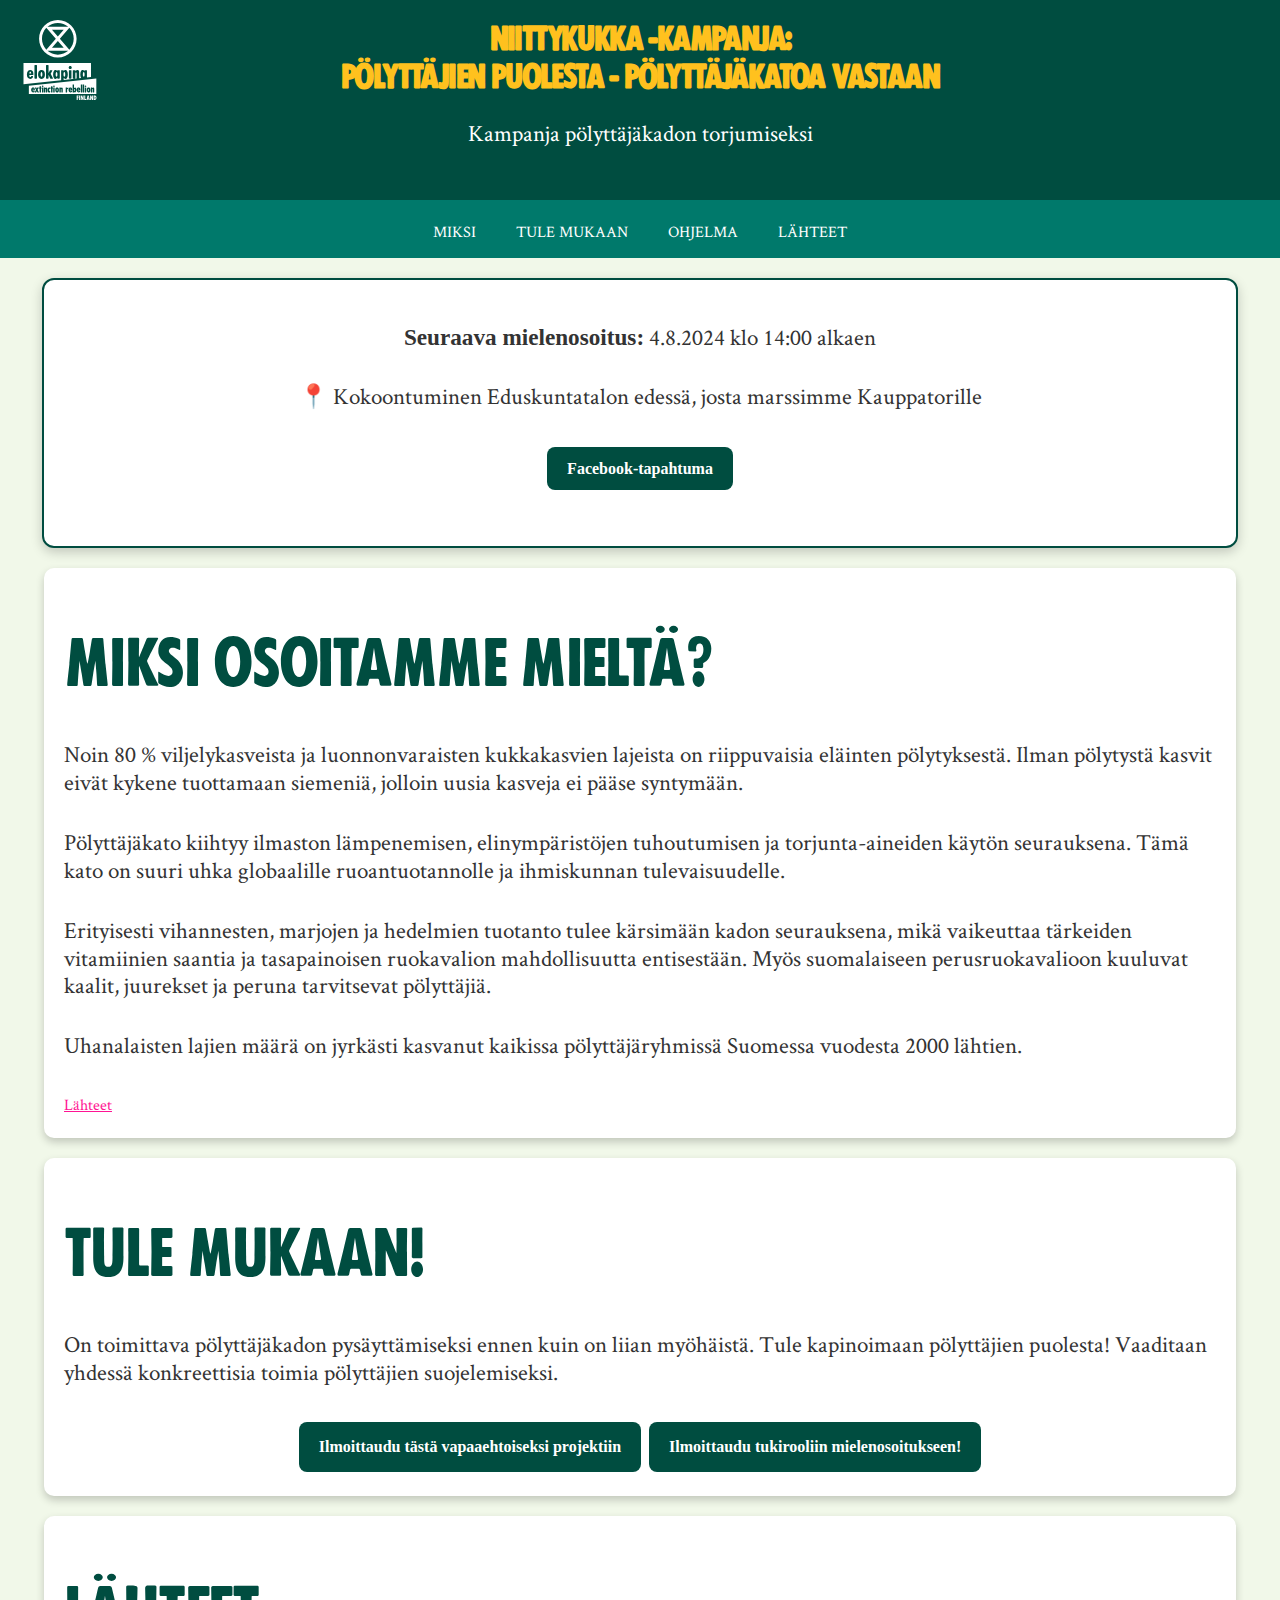
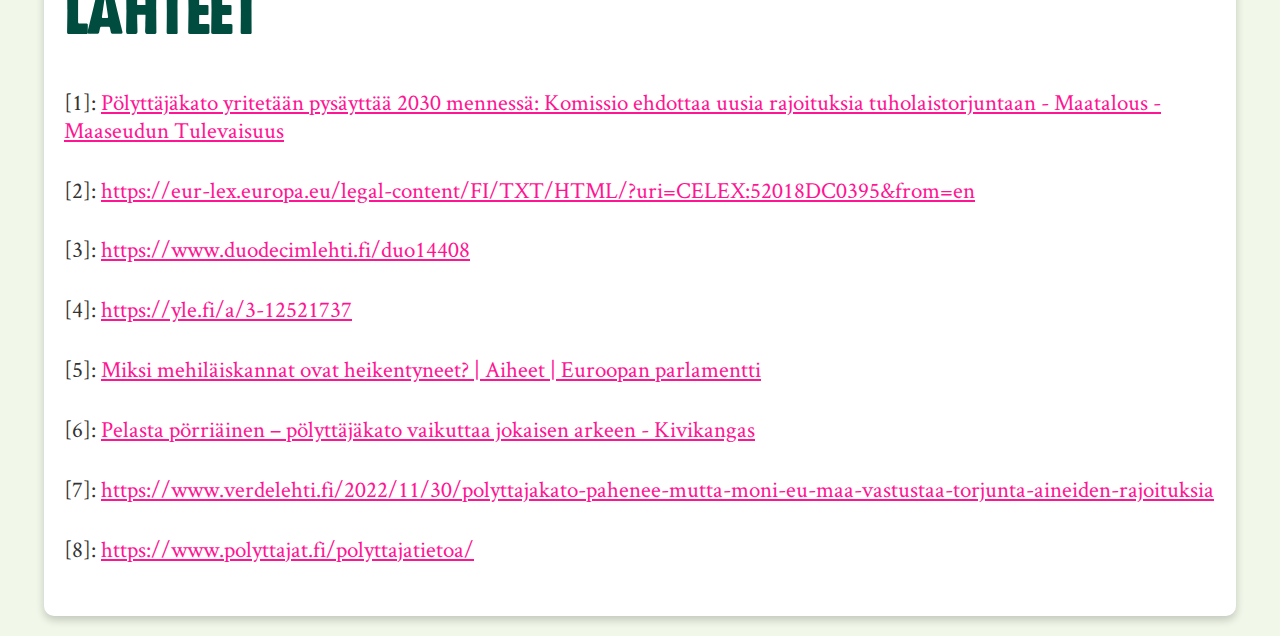
==== index.html @ 529b3253 "fixed stuff" ====
<!DOCTYPE html>
<html lang="fi">

<head>
    <meta charset="UTF-8">
    <meta name="viewport" content="width=device-width, initial-scale=1.0">
    <title>Pölyttäjien puolesta!</title>
    <link rel="stylesheet" href="static/css/xr_fi.css">
    <link rel="stylesheet" href="static/css/styles.css">
    <link rel="stylesheet" href="static/css/index.css">
</head>

<body>
    <header>
        <h1 class="title">Niittykukka -kampanja: <br>Pölyttäjien puolesta - Pölyttäjäkatoa vastaan</h1>
        <p>Kampanja pölyttäjäkadon torjumiseksi</p>
        <img src="logo.svg" alt="Elokapina Logo" style="max-width: 150px; margin-top: 10px;">
    </header>

    <nav id="main-nav">
        <button class="mobile-menu-button" aria-label="Open menu">VALIKKO</button>
        <div class="nav-links">
            <a href="#miksi">Miksi</a>
            <a href="#tule-mukaan">Tule mukaan</a>
            <a href="program.html">Ohjelma</a>
            <!--<a href="events.html">Tulevat tapahtumat</a>-->
            <a href="#lähteet">Lähteet</a>
        </div>
    </nav>

    <div class="info-box">
        <p><strong>Seuraava mielenosoitus:</strong> 4.8.2024 klo 14:00 alkaen</p>
        <p><strong>📍</strong> Kokoontuminen Eduskuntatalon edessä, josta marssimme Kauppatorille</p>
        <p><a href="https://www.facebook.com/events/1026913088777507/" class="button"
                target="_blank">Facebook-tapahtuma</a></p>
    </div>


    <div class="container" id="miksi">
        <h1>Miksi osoitamme mieltä?</h1>
        <p>Noin 80 % viljelykasveista ja luonnonvaraisten kukkakasvien lajeista on riippuvaisia eläinten pölytyksestä.
            Ilman pölytystä kasvit eivät kykene tuottamaan siemeniä, jolloin uusia kasveja ei pääse syntymään.

        </p>
        <p>Pölyttäjäkato kiihtyy ilmaston lämpenemisen, elinympäristöjen tuhoutumisen ja torjunta-aineiden käytön
            seurauksena. Tämä kato on suuri uhka globaalille ruoantuotannolle ja ihmiskunnan tulevaisuudelle.

        </p>
        <p>Erityisesti vihannesten, marjojen ja hedelmien tuotanto tulee kärsimään kadon seurauksena, mikä vaikeuttaa
            tärkeiden vitamiinien saantia ja tasapainoisen ruokavalion mahdollisuutta entisestään. <bold>Myös suomalaiseen
            perusruokavalioon kuuluvat kaalit, juurekset ja peruna tarvitsevat pölyttäjiä.</bold>
        </p>
        <p>Uhanalaisten lajien määrä on jyrkästi kasvanut kaikissa pölyttäjäryhmissä Suomessa vuodesta 2000 lähtien.        </p>
        <a href="#lähteet">Lähteet</a>
        <!--<div class="cta">
            <p>On toimittava pölyttäjäkadon pysäyttämiseksi ennen kuin on liian myöhäistä. Tule kapinoimaan pölyttäjien
                puolesta! Vaaditaan yhdessä konkreettisia toimia pölyttäjien suojelemiseksi.</p>
        </div>-->
    </div>

    <div class="container" id="tule-mukaan">
        <h1>Tule mukaan!</h1>
        <p>On toimittava pölyttäjäkadon pysäyttämiseksi ennen kuin on liian myöhäistä. Tule kapinoimaan pölyttäjien puolesta! Vaaditaan yhdessä konkreettisia toimia pölyttäjien suojelemiseksi.</p>
        <div class="button-container">
            <a href="https://cryptpad.fr/form/#/2/form/view/T2LfsuYgv-rFDtEoONYAJqMlZ+TbiD-S0On0rpoR5kQ/" class="button"
                target="_blank">Ilmoittaudu tästä vapaaehtoiseksi projektiin</a>
            <a href="https://cryptpad.fr/form/#/2/form/view/xm3dBlzlwMWshB7IDu69U4LKX34ivSQHao00Y707oK0/" class="button"
                target="_blank">Ilmoittaudu tukirooliin mielenosoitukseen!</a>
        </div>
    </div>

    <div class="container" id="lähteet">
        <h1>Lähteet</h1>
        <div class="sources">
            <p>[1]: <a href="https://www.maaseuduntulevaisuus.fi/maatalous/60350714-9802-481c-be0f-94666becd2fb"
                    target="_blank">Pölyttäjäkato yritetään pysäyttää 2030 mennessä: Komissio ehdottaa uusia rajoituksia
                    tuholaistorjuntaan - Maatalous - Maaseudun Tulevaisuus</a></p>
            <p>[2]: <a href="https://eur-lex.europa.eu/legal-content/FI/TXT/HTML/?uri=CELEX:52018DC0395&from=en"
                    target="_blank">https://eur-lex.europa.eu/legal-content/FI/TXT/HTML/?uri=CELEX:52018DC0395&from=en</a>
            </p>
            <p>[3]: <a href="https://www.duodecimlehti.fi/duo14408"
                    target="_blank">https://www.duodecimlehti.fi/duo14408</a></p>
            <p>[4]: <a href="https://yle.fi/a/3-12521737" target="_blank">https://yle.fi/a/3-12521737</a></p>
            <p>[5]: <a
                    href="https://www.europarl.europa.eu/topics/fi/article/20191129STO67758/miksi-mehilaiskannat-ovat-heikentyneet"
                    target="_blank">Miksi mehiläiskannat ovat heikentyneet? | Aiheet | Euroopan parlamentti</a></p>
            <p>[6]: <a href="https://www.kivikangas.fi/pelasta-porriainen--polyttajakato-vaikuttaa-jokaisen-arkeen"
                    target="_blank">Pelasta pörriäinen – pölyttäjäkato vaikuttaa jokaisen arkeen - Kivikangas</a></p>
            <p>[7]: <a
                    href="https://www.verdelehti.fi/2022/11/30/polyttajakato-pahenee-mutta-moni-eu-maa-vastustaa-torjunta-aineiden-rajoituksia"
                    target="_blank">https://www.verdelehti.fi/2022/11/30/polyttajakato-pahenee-mutta-moni-eu-maa-vastustaa-torjunta-aineiden-rajoituksia</a>
            </p>
            <p>[8]: <a href="https://www.polyttajat.fi/polyttajatietoa/" target="_blank">https://www.polyttajat.fi/polyttajatietoa/</a></p>
        </div>
    </div>



    <script>
        document.addEventListener('DOMContentLoaded', function () {
            const menuButton = document.querySelector('.mobile-menu-button');
            const navLinks = document.querySelector('.nav-links');

            menuButton.addEventListener('click', function () {
                navLinks.classList.toggle('open');
            });
        });
    </script>

</body>

</html>
---- static/css/xr_fi.css ----
@charset "UTF-8";
@font-face {
  font-family: "jiangkrik-regular";
  src: url("/assets/fonts/JIANGKRIK/JIANGKRIK.woff") format("woff"),
    url("/assets/fonts/JIANGKRIK/JIANGKRIK.otf") format("opentype");
  font-weight: normal;
  font-style: normal;
  font-display: swap;
}
@font-face {
  font-family: "FucXedLatin";
  src: url("/assets/fonts/FucXedLatin/FUCXEDCAPSLatin-Regular.woff")
      format("woff"),
    url("/assets/fonts/FucXedLatin/FUCXEDCAPSLatin-Regular.otf") format("otf");
  font-weight: normal;
  font-style: normal;
  font-display: swap;
}
@font-face {
  font-family: "Crimson Text";
  src: url("/assets/fonts/Crimson/CrimsonText-Regular.woff") format("woff"),
    url("/assets/fonts/Crimson/CrimsonText-Regular.otf") format("otf");
  font-display: swap;
}
@font-face {
  font-family: "Crimson Text";
  src: url("/assets/fonts/Crimson/Crimson-Semibold.woff") format("woff"),
    url("/assets/fonts/Crimson/Crimson-Semibold.otf") format("otf");
  font-weight: bold;
  font-display: swap;
}
@font-face {
  font-family: "Crimson Bold";
  src: url("/assets/fonts/Crimson/CrimsonText-Bold.woff") format("woff"),
    url("/assets/fonts/Crimson/CrimsonText-Bold.otf") format("otf");
  font-display: swap;
}
body {
  font-family: "Crimson Text", serif;
  overflow-x: hidden;
  line-height: 1em;
  webkit-tap-highlight-color: #caff11;
}
@media screen and (max-width: 575px) {
  body {
    margin-top: 100px;
  }
}

.text-muted {
  color: #888888;
}

.text-primary {
  color: #caff11;
}

ul,
ol,
p {
  font-size: 1.45rem;
  line-height: 1.2;
  margin-bottom: 2rem;
}

.tiny {
  font-size: 1.1rem;
}

@media screen and (max-width: 575px) {
  body > a,
  p,
  h1,
  h2,
  h3,
  h4 {
    /* These are technically the same, but use both */
    overflow-wrap: break-word;
    word-wrap: break-word;
    -ms-word-break: break-all;
    /* This is the dangerous one in WebKit, as it breaks things wherever */
    word-break: break-all;
    /* Instead use this non-standard one: */
    word-break: break-word;
    /* Adds a hyphen where the word breaks, if supported (No Blink) */
    -ms-hyphens: auto;
    -moz-hyphens: auto;
    -webkit-hyphens: auto;
    hyphens: auto;
  }
}

p.large {
  font-size: 1.35rem;
}

p.huge {
  font-size: 2em;
  letter-spacing: -0.06rem;
  line-height: 0.85;
  margin-bottom: 2.5rem;
}

a,
a:hover,
a:focus,
a:active,
a.active {
  outline: none;
}

a {
  color: #ff1493;
}

a:hover,
a:focus,
a:active,
a.active {
  color: #e00079;
}

h1,
h2,
h3,
h4,
h5,
h6 {
  line-height: 1.05;
  font-family: "FucXedLatin", sans-serif;
  text-transform: uppercase;
  font-weight: normal;
}
h1 a,
h2 a,
h3 a,
h4 a,
h5 a,
h6 a {
  color: #111;
}

h1,
h2 {
  letter-spacing: -0.1rem;
}

h1 {
  font-size: 4em;
}

h2 {
  font-size: 3.3em;
}

h3 {
  font-size: 3em;
}

h4 {
  font-size: 2.5em;
}

h5 {
  font-size: 1.5em;
}

h6 {
  font-size: 1em;
}

@media screen and (max-width: 767px) {
  h1 {
    font-size: 3.5em;
  }

  h2 {
    font-size: 2.5em;
  }

  h3 {
    font-size: 2em;
  }

  h4 {
    font-size: 1.5em;
  }

  h5 {
    font-size: 1.2em;
  }

  h6 {
    font-size: 1em;
  }
}
@media screen and (max-width: 575px) {
  h1 {
    font-size: 3em;
  }

  h2 {
    font-size: 2.5em;
  }

  h3 {
    font-size: 2em;
  }

  h4 {
    font-size: 1.5em;
  }

  h5 {
    font-size: 1.2em;
  }

  h6 {
    font-size: 1em;
  }
}
.text-darken {
  text-shadow: 0px 0px 0px rgba(0, 0, 0, 0.5);
}
.text-darken:hover {
  text-shadow: 0px 0px 0px rgba(0, 0, 0, 0.9);
}

.small-space {
  font-size: 20%;
  font-family: "Crimson Text", serif;
}

.text-lowercase {
  font-family: "Crimson Text", serif;
  font-family: "Crimson Text", serif !important;
}

.fucx {
  font-family: "FucXedLatin", sans-serif;
  text-transform: uppercase;
  font-weight: normal;
  font-size: 25px;
  letter-spacing: -0.04em;
  color: #caff11;
}

.fucx :before {
  letter-spacing: -0.04rem;
}

.title-link {
  font-family: "FucXedLatin", serif;
  font-size: 3rem;
  color: black;
  padding-top: 1rem;
  letter-spacing: -0.04em;
  line-height: 1;
  margin-bottom: 0rem;
  margin-top: 1rem;
}
.title-link:hover {
  color: #ff1493;
  text-decoration: none;
}
@media (max-width: 480px) {
  .title-link {
    font-size: 2.3rem;
  }
}

blockquote {
  margin: 1rem 0rem;
  padding: 0.5rem 2.5rem 0.5rem 2.5rem;
  border-left: 0.2rem solid rgba(0, 0, 0, 0.1);
  opacity: 0.8;
}
blockquote p {
  margin-top: 8px;
  margin-bottom: 8px;
}

.footnotes p {
  font-size: 0.9em;
}

.img-centered {
  margin: 0 auto;
}

.bg-angry {
  background-color: #c80082 !important;
}

.bg-black {
  background-color: #111 !important;
}

.bg-light-gray {
  background-color: white !important;
}

.bg-darkest-gray {
  background-color: #333333 !important;
}

.bg-pink {
  background-color: #cf6297 !important;
}

.bg-lemon {
  background-color: #f4f07a !important;
}

.bg-purple {
  background-color: #985c9b !important;
}

.bg-orange {
  background-color: #ffc11e !important;
}

.bg-yellow {
  background-color: #ffc11e !important;
}

.bg-fin-yellow {
  background-color: #fcc300 !important;
}

.bg-green-nature {
  background-color: #e94b00 !important;
}

.bg-green-moss {
  background-color: #bed276 !important;
}

.bg-green-may {
  background-color: #43a047 !important;
}

.bg-blue-baby {
  background-color: #75d0f1 !important;
}

.bg-blue-lazuli {
  background-color: #3860aa !important;
}

.bg-red {
  background-color: #dc4f00 !important;
}

.bg-red {
  background-color: #dc4f00 !important;
}

.bg-rebellion-green {
  background-color: #caff11 !important;
}

.bg-rebellion-pink {
  background-color: #ff1493 !important;
}

.bg-pink-opaque {
  background-color: #cf629745 !important;
}

.bg-lemon-opaque {
  background-color: #f4f07a45 !important;
}

.bg-purple-opaque {
  background-color: #985c9b45 !important;
}

.bg-orange-opaque {
  background-color: #ffc11e45 !important;
}

.bg-yellow-opaque {
  background-color: #ffc11e45 !important;
}

.bg-green-moss-opaque {
  background-color: #bed27645 !important;
}

.bg-green-may-opaque {
  background-color: #43a04745 !important;
}

.bg-blue-baby-opaque {
  background-color: #75d0f145 !important;
}

.bg-blue-lazuli-opaque {
  background-color: #3860aa45 !important;
}

.bg-red-opaque {
  background-color: #dc4f0045 !important;
}

.underline-angry {
  box-shadow: inset 0 0px 0 white, inset 0 -2px 0 black;
}

.underline-angry {
  box-shadow: inset 0 0px 0 white, inset 0 -2px 0 #c80082 !important;
}

.underline-black {
  box-shadow: inset 0 0px 0 white, inset 0 -2px 0 #111 !important;
}

.underline-light-gray {
  box-shadow: inset 0 0px 0 white, inset 0 -2px 0 white !important;
}

.underline-darkest-gray {
  box-shadow: inset 0 0px 0 white, inset 0 -2px 0 #333333 !important;
}

.underline-pink {
  box-shadow: inset 0 0px 0 white, inset 0 -2px 0 #cf6297 !important;
}

.underline-lemon {
  box-shadow: inset 0 0px 0 white, inset 0 -2px 0 #f4f07a !important;
}

.underline-purple {
  box-shadow: inset 0 0px 0 white, inset 0 -2px 0 #985c9b !important;
}

.underline-orange {
  box-shadow: inset 0 0px 0 white, inset 0 -2px 0 #ffc11e !important;
}

.underline-yellow {
  box-shadow: inset 0 0px 0 white, inset 0 -2px 0 #ffc11e !important;
}

.underline-fin-yellow {
  box-shadow: inset 0 0px 0 white, inset 0 -2px 0 #fcc300 !important;
}

.underline-green-moss {
  box-shadow: inset 0 0px 0 white, inset 0 -2px 0 #bed276 !important;
}

.underline-green-may {
  box-shadow: inset 0 0px 0 white, inset 0 -2px 0 #43a047 !important;
}

.underline-blue-baby {
  box-shadow: inset 0 0px 0 white, inset 0 -2px 0 #75d0f1 !important;
}

.underline-blue-lazuli {
  box-shadow: inset 0 0px 0 white, inset 0 -2px 0 #3860aa !important;
}

.underline-red {
  box-shadow: inset 0 0px 0 white, inset 0 -2px 0 #dc4f00 !important;
}

.hover-angry:hover {
  color: #c80082 !important;
}

.hover-black:hover {
  color: #111 !important;
}

.hover-light-gray:hover {
  color: white !important;
}

.hover-darkest-gray:hover {
  color: #333333 !important;
}

.hover-pink:hover {
  color: #cf6297 !important;
}

.hover-lemon:hover {
  color: #f4f07a !important;
}

.hover-purple:hover {
  color: #985c9b !important;
}

.hover-orange:hover {
  color: #ffc11e !important;
}

.hover-yellow:hover {
  color: #ffc11e !important;
}

.hover-fin-yellow:hover {
  color: #fcc300 !important;
}

.hover-green-moss:hover {
  color: #bed276 !important;
}

.hover-green-may:hover {
  color: #43a047 !important;
}

.hover-blue-baby:hover {
  color: #75d0f1 !important;
}

.hover-blue-lazuli:hover {
  color: #3860aa !important;
}

.hover-red:hover {
  color: #dc4f00 !important;
}

.bg-black-lingrad {
  background: linear-gradient(
    105deg,
    #111111 0%,
    #111111 15%,
    rgba(17, 17, 17, 0.25) 45%,
    rgba(17, 17, 17, 0) 55%
  );
}

.bg-angry-lingrad {
  background: linear-gradient(
    105deg,
    #111111 0%,
    rgba(17, 17, 17, 0.5) 15%,
    rgba(200, 0, 130, 0.7) 45%,
    #c80082 90%
  );
}

.bg-pink-lingrad {
  background: linear-gradient(
    105deg,
    rgba(207, 98, 151, 0) 0%,
    rgba(207, 98, 151, 0) 15%,
    rgba(207, 98, 151, 0.2) 45%,
    #cf6297 90%
  );
}

.bg-lemon-lingrad {
  background: linear-gradient(
    105deg,
    rgba(244, 240, 122, 0) 0%,
    rgba(244, 240, 122, 0) 15%,
    rgba(244, 240, 122, 0.2) 45%,
    #f4f07a 90%
  );
}

.bg-purple-lingrad {
  background: linear-gradient(
    105deg,
    rgba(152, 92, 155, 0) 0%,
    rgba(152, 92, 155, 0) 15%,
    rgba(152, 92, 155, 0.2) 45%,
    #985c9b 90%
  );
}

.bg-orange-lingrad {
  background: linear-gradient(
    105deg,
    rgba(255, 193, 30, 0) 0%,
    rgba(255, 193, 30, 0) 15%,
    rgba(255, 193, 30, 0.2) 45%,
    #ffc11e 90%
  );
}

.bg-yellow-lingrad {
  background: linear-gradient(
    105deg,
    rgba(255, 193, 30, 0) 0%,
    rgba(255, 193, 30, 0) 15%,
    rgba(255, 193, 30, 0.2) 25%,
    #ffc11e 90%
  );
}

.bg-fin-yellow-lingrad {
  background: linear-gradient(
    105deg,
    rgba(252, 195, 0, 0) 0%,
    rgba(252, 195, 0, 0) 15%,
    rgba(252, 195, 0, 0.2) 45%,
    #fcc300 90%
  );
}

.bg-green-moss-lingrad {
  background: linear-gradient(
    105deg,
    rgba(190, 210, 118, 0) 0%,
    rgba(190, 210, 118, 0) 15%,
    rgba(190, 210, 118, 0.2) 45%,
    #bed276 90%
  );
}

.bg-green-may-lingrad {
  background: linear-gradient(
    105deg,
    rgba(67, 160, 71, 0) 0%,
    rgba(67, 160, 71, 0) 15%,
    rgba(67, 160, 71, 0.2) 45%,
    #43a047 90%
  );
}

.bg-blue-baby-lingrad {
  background: linear-gradient(
    105deg,
    rgba(117, 208, 241, 0) 0%,
    rgba(117, 208, 241, 0) 15%,
    rgba(117, 208, 241, 0.2) 45%,
    #75d0f1 90%
  );
}

.bg-blue-lazuli-lingrad {
  background: linear-gradient(
    105deg,
    rgba(56, 96, 170, 0) 0%,
    rgba(56, 96, 170, 0) 15%,
    rgba(56, 96, 170, 0.2) 45%,
    #3860aa 90%
  );
}

.bg-red-lingrad {
  background: linear-gradient(
    105deg,
    rgba(220, 79, 0, 0) 0%,
    rgba(220, 79, 0, 0) 15%,
    rgba(220, 79, 0, 0.2) 45%,
    #dc4f00 90%
  );
}

@media screen and (max-width: 575px) {
  .bg-mb-simple {
    background: linear-gradient(
      105deg,
      rgba(17, 17, 17, 0) 0%,
      rgba(17, 17, 17, 0) 15%,
      rgba(17, 17, 17, 0) 45%,
      rgba(17, 17, 17, 0) 55%
    );
  }
}

.fg-white {
  color: #ffffff !important;
}

.fg-angry {
  color: #c80082 !important;
}

.fg-black {
  color: #111 !important;
}

.fg-light-gray {
  color: white !important;
}

.fg-darkest-gray {
  color: #333333 !important;
}

.fg-pink {
  color: #cf6297 !important;
}

.fg-lemon {
  color: #f4f07a !important;
}

.fg-purple {
  color: #985c9b !important;
}

.fg-orange {
  color: #ffc11e !important;
}

.fg-yellow {
  color: #ffc11e !important;
}

.fg-fin-yellow {
  color: #fcc300 !important;
}

.fg-green-nature {
  color: #195555 !important;
}

.fg-green-moss {
  color: #bed276 !important;
}

.fg-green-may {
  color: #43a047 !important;
}

.fg-blue-baby {
  color: #75d0f1 !important;
}

.fg-blue-lazuli {
  color: #3860aa !important;
}

.fg-red {
  color: #dc4f00 !important;
}

.fg-red-nature {
  color: #e94b00 !important;
}

.fg-rebellion-green {
  color: #caff11 !important;
}

.fg-rebellion-pink {
  color: #ff1493 !important;
}

.fg-white-opaque {
  color: rgba(255, 255, 255, 0.6) !important;
}

.fg-angry-opaque {
  color: rgba(200, 0, 130, 0.6) !important;
}

.fg-black-opaque {
  color: rgba(17, 17, 17, 0.6) !important;
}

.fg-pink-opaque {
  color: rgba(207, 98, 151, 0.6) !important;
}

.fg-lemon-opaque {
  color: rgba(244, 240, 122, 0.6) !important;
}

.fg-purple-opaque {
  color: rgba(152, 92, 155, 0.6) !important;
}

.fg-orange-opaque {
  color: rgba(255, 193, 30, 0.6) !important;
}

.fg-yellow-opaque {
  color: rgba(255, 193, 30, 0.6) !important;
}

.fg-fin-yellow-opaque {
  color: rgba(252, 195, 0, 0.6) !important;
}

.fg-green-moss-opaque {
  color: rgba(190, 210, 118, 0.6) !important;
}

.fg-green-may-opaque {
  color: rgba(67, 160, 71, 0.6) !important;
}

.fg-blue-baby-opaque {
  color: rgba(117, 208, 241, 0.6) !important;
}

.fg-blue-lazuli-opaque {
  color: rgba(56, 96, 170, 0.6) !important;
}

.fg-red-opaque {
  color: rgba(220, 79, 0, 0.6) !important;
}

.fill-white {
  fill: #ffffff !important;
}

.fill-angry {
  fill: #c80082 !important;
}

.fill-black {
  fill: #111 !important;
}

.fill-light-gray {
  fill: white !important;
}

.fill-darkest-gray {
  fill: #333333 !important;
}

.fill-pink {
  fill: #cf6297 !important;
}

.fill-lemon {
  fill: #f4f07a !important;
}

.fill-purple {
  fill: #985c9b !important;
}

.fill-orange {
  fill: #ffc11e !important;
}

.fill-yellow {
  fill: #ffc11e !important;
}

.fill-fin-yellow {
  fill: #fcc300 !important;
}

.fill-green-moss {
  fill: #bed276 !important;
}

.fill-green-may {
  fill: #43a047 !important;
}

.fill-blue-baby {
  fill: #75d0f1 !important;
}

.fill-blue-lazuli {
  fill: #3860aa !important;
}

.fill-red {
  fill: #dc4f00 !important;
}

.border-black {
  border-color: #111 !important;
}

.border-light-gray {
  border-color: white !important;
}

.border-darkest-gray {
  border-color: #333333 !important;
}

.border-pink {
  border-color: #cf6297 !important;
}

.border-angry {
  border-color: #c80082 !important;
}

.border-lemon {
  border-color: #f4f07a !important;
}

.border-purple {
  border-color: #985c9b !important;
}

.border-orange {
  border-color: #ffc11e !important;
}

.border-yellow {
  border-color: #ffc11e !important;
}

.border-green-moss {
  border-color: #bed276 !important;
}

.border-green-may {
  border-color: #43a047 !important;
}

.border-blue-baby {
  border-color: #75d0f1 !important;
}

.border-blue-lazuli {
  border-color: #3860aa !important;
}

.border-red {
  border-color: #dc4f00 !important;
}

.border-red-nature {
  border-color: #e94b00 !important;
}

.border-rebellion-pink {
  border-color: #ff1493 !important;
}

.border-rebellion-green {
  border-color: #caff11 !important;
}

.border-1 {
  border-width: 0.3rem !important;
  border-style: solid !important;
}

.border-2 {
  border-width: 0.5rem !important;
  border-style: solid !important;
}

.border-3 {
  border-width: 0.7rem !important;
  border-style: solid !important;
}

.border-4 {
  border-width: 1rem !important;
  border-style: solid !important;
}

.text-black {
  color: #111 !important;
}

.text-white {
  color: #ffffff !important;
  fill: #ffffff !important;
}
.text-white path {
  fill: #ffffff !important;
}

.text-light-gray {
  color: white !important;
}

.text-darkest-gray {
  color: #333333 !important;
}

.text-dark-gray {
  color: #444444 !important;
}

.text-pink {
  color: #cf6297 !important;
}

.text-lemon {
  color: #f4f07a !important;
}

.text-purple {
  color: #985c9b !important;
}

.text-orange {
  color: #ffc11e !important;
}

.text-yellow {
  color: #ffc11e !important;
}

.text-green-moss {
  color: #bed276 !important;
}

.text-green-may {
  color: #43a047 !important;
}

.text-blue-baby {
  color: #75d0f1 !important;
}

.text-blue-lazuli {
  color: #3860aa !important;
}

.text-red {
  color: #dc4f00 !important;
}

.text-rebellion-pink {
  color: #ff1493 !important;
}

.text-rebellion-green {
  color: #caff11 !important;
}

.wide60,
.text-highlight {
  width: 50vw;
  max-width: 900px;
  margin: auto;
  text-align: center;
  margin-bottom: 3rem;
}
@media (max-width: 1000px) {
  .wide60,
  .text-highlight {
    width: 70vw;
  }
}

.text-highlight {
  font-size: 2.3em;
  letter-spacing: -0.1rem;
  line-height: 0.9;
  width: intrinsic;
  /* Safari/WebKit uses a non-standard name */
  width: -moz-fit-content;
  /* Firefox/Gecko */
  width: fit-content;
  /* Chrome */
  font-weight: 800;
}
@media (min-width: 2160px) {
  .text-highlight {
    font-size: 2.5em !important;
    width: unset;
  }
}

.wide100 {
  width: 100%;
  max-width: 990px;
  margin: auto;
}

.btn-primary {
  color: white;
  background-color: #caff11;
  border-color: #caff11;
  font-family: "FucXedLatin", sans-serif;
  text-transform: uppercase;
  font-weight: 700;
  border-radius: 0px;
}
.btn-primary .badge {
  color: #caff11;
  background-color: white;
}
.btn-primary:hover {
  color: #caff11;
  background-color: white;
  border-color: #caff11;
}
.btn-primary:hover .badge {
  color: white;
  background-color: #caff11;
}

.btn-outline-primary {
  color: white;
  background-color: #caff11;
  border-color: #caff11;
  font-family: "FucXedLatin", sans-serif;
  text-transform: uppercase;
  font-weight: 700;
  border-radius: 0px;
}
.btn-outline-primary .badge {
  color: #caff11;
  background-color: white;
}
.btn-outline-primary:hover {
  color: #caff11;
  background-color: white;
  border-color: #caff11;
}
.btn-outline-primary:hover .badge {
  color: white;
  background-color: #caff11;
}

.btn-secondary {
  color: white;
  background-color: #333333;
  border-color: #333333;
  font-family: "FucXedLatin", sans-serif;
  text-transform: uppercase;
  font-weight: 700;
  border-radius: 0px;
}
.btn-secondary .badge {
  color: #333333;
  background-color: white;
}

.badge-primary {
  color: white;
  background-color: #caff11;
  border-color: #caff11;
  font-family: "FucXedLatin", sans-serif;
  text-transform: uppercase;
  font-weight: 700;
  border-radius: 0px;
}
.badge-primary .badge {
  color: #caff11;
  background-color: white;
}

.badge-secondary {
  color: white;
  background-color: #333333;
  border-color: #333333;
  font-family: "FucXedLatin", sans-serif;
  text-transform: uppercase;
  font-weight: 700;
  border-radius: 0px;
}
.badge-secondary .badge {
  color: #333333;
  background-color: white;
}

.btn {
  border-radius: 0;
  font-family: "FucXedLatin", sans-serif;
  text-transform: uppercase;
}

.btn-xl {
  font-family: "FucXedLatin", sans-serif;
  text-transform: uppercase;
  font-weight: 700;
  border-radius: 0px;
  font-size: 18px;
  padding: 20px 40px;
  border-radius: 0;
  transition: all 0.05s ease-in-out;
}

.btn-group-sm > .btn,
.btn-sm {
  padding: 0.25rem 0.5rem 0.15rem;
  font-size: 0.875rem;
  line-height: 1.5;
  font-weight: normal;
  border-radius: 0;
}

ol.big-numbers-list {
  position: relative;
  margin-top: 25px;
  margin-bottom: 2rem;
  margin-left: auto;
  margin-right: auto;
  counter-reset: li;
  list-style: none;
  list-style-position: inside;
  text-align: left;
  padding-left: 5.5rem;
}
ol.big-numbers-list li {
  margin-bottom: 1.5rem;
  border-top: 1px solid #dddddd;
  border-left: 1px solid #dddddd;
  border-radius: 4px;
  padding-top: 1rem;
  padding-left: 1.3rem;
  text-align: left;
}
ol.big-numbers-list li p {
  font-size: 1.5rem;
  text-align: left;
  margin-top: 0.2rem;
}
ol.big-numbers-list li .fucx {
  font-size: 3.5rem;
  color: black;
  padding-top: 1rem;
  letter-spacing: -0.04em;
  line-height: 1;
  margin-bottom: 0rem;
  margin-top: 1rem;
}
ol.big-numbers-list li .fucx:hover {
  color: #ff1493;
}
@media (max-width: 480px) {
  ol.big-numbers-list li .fucx {
    font-size: 2.3rem;
  }
}
ol.big-numbers-list li:before {
  content: counter(li);
  counter-increment: li;
  font-family: "FucXedLatin", sans-serif;
  text-transform: uppercase;
  color: black;
  font-size: 10rem;
  line-height: 0.8;
  text-align: center;
  text-transform: uppercase;
  position: absolute;
  left: -0.2rem;
  width: 5rem;
  padding-top: 0.5rem;
  letter-spacing: -0.8rem;
}
@media (max-width: 575px) {
  ol.big-numbers-list li:before {
    font-size: 7rem;
    width: 2.5rem;
  }
}
@media (max-width: 575px) {
  ol.big-numbers-list {
    padding-left: 4rem;
  }
}

img.culture-regeneratrice-img {
  float: left;
  margin: 0 15px 0 0;
}

div.action-photo-grid {
  margin-left: auto;
  margin-right: auto;
}
div.action-photo-grid > a {
  display: block;
}
div.action-photo-grid .photo-grid a {
  display: block;
}
@media screen and (max-width: 870px) {
  div.action-photo-grid .photo-grid {
    -ms-flex-wrap: wrap !important;
    flex-wrap: wrap !important;
  }
  div.action-photo-grid .photo-grid div {
    width: 100%;
  }
}
div.action-photo-grid .btn-prev {
  position: absolute;
  left: 0;
  display: block;
  height: 100%;
  width: 50%;
  top: 0;
  text-align: left;
}
div.action-photo-grid .btn-next {
  position: absolute;
  right: 0;
  display: block;
  height: 100%;
  width: 50%;
  top: 0;
  text-align: right;
}

.stretched-link:after {
  position: absolute;
  top: 0;
  right: 0;
  bottom: 0;
  left: 0;
  z-index: 1;
  pointer-events: auto;
  content: "";
  background-color: rgba(0, 0, 0, 0);
}

section h1,
section.events h1,
section h2,
section.events h2 {
  letter-spacing: -0.04rem;
}
section h1.section-heading,
section h2.section-heading {
  margin-top: 0;
  margin-bottom: 35px;
}
section h3.section-subheading {
  font-family: "Crimson Text", serif;
  text-transform: none;
  letter-spacing: -0.04rem;
  font-style: italic;
  font-weight: 400;
  margin-bottom: 50px;
}
@media screen and (max-width: 767px) {
  section h3.section-subheading {
    margin-bottom: 35px;
  }
}
section h4,
section.events h4 {
  letter-spacing: -0.04rem;
}

.btn:focus,
.btn:active,
.btn.active,
.btn:active:focus {
  outline: none;
}

.form-group {
  margin-bottom: 0;
}
.form-group label {
  cursor: pointer;
  padding: 2px;
  font-family: "Crimson Text", serif;
  font-weight: 100;
  color: #111;
}
.form-group select {
  border-radius: 0px;
  color: #111;
  background-color: transparent;
  font-weight: bold;
  font-family: "Crimson Text", serif;
  height: 52px;
}
.form-group option {
  border: 0;
  color: #111;
  background-color: transparent;
  font-weight: bold;
}
.form-group textarea,
.form-group input {
  border-radius: 0px;
  background-color: transparent;
  font-family: "Crimson Text", serif;
  color: #111;
}
.form-group input.form-control {
  height: auto;
}

.form-control:focus {
  border-color: #caff11;
  box-shadow: none;
}

.form-message {
  color: #111;
  padding-left: 19px;
  margin-bottom: 25px;
}

::-webkit-input-placeholder {
  font-family: "Crimson Text", serif;
  color: white;
}

:-moz-placeholder {
  font-family: "Crimson Text", serif;
  color: white;
}

::-moz-placeholder {
  font-family: "Crimson Text", serif;
  color: white;
}

:-ms-input-placeholder {
  font-family: "Crimson Text", serif;
  color: white;
}

.text-danger {
  color: #ff1493;
}

.top-edit-links {
  position: fixed;
  top: 80px;
  right: 0;
  z-index: 999999999;
}

::-moz-selection {
  text-shadow: none;
  background: #caff11;
}

::selection {
  text-shadow: none;
  background: #caff11;
}

img::selection {
  background: transparent;
}

img::-moz-selection {
  background: transparent;
}

.blog-icon {
  display: inline-block;
  width: 40px;
  margin: 10px;
}

.large {
  font-size: 2.2rem;
}

.opacity-1 {
  opacity: 0.2;
}

.opacity-2 {
  opacity: 0.4;
}

.opacity-3 {
  opacity: 0.6;
}

.opacity-4 {
  opacity: 0.8;
}

.opacity-6 {
  opacity: 1;
}

.within-link:before {
  content: "";
  z-index: -10;
  display: block;
  position: relative;
  height: 100px;
  margin-top: -100px;
}
@media screen and (max-width: 575px) {
  .within-link:before {
    height: 150px;
    margin-top: -150px;
  }
}

@media (min-width: 767px) {
  .responsive-padding {
    padding-left: 10vw;
    padding-right: 10vw;
  }
}
@media (min-width: 1800px) {
  .responsive-padding {
    padding-left: 15vw;
    padding-right: 15vw;
  }
}

@media (max-width: 767px) {
  .mbmt-4 {
    margin-top: 2rem !important;
  }
}

@media (max-width: 767px) {
  .mbps-2 {
    padding-left: 1rem !important;
    padding-right: 1rem !important;
  }
}

.news-header-category {
  font-size: 1.5rem;
  font-weight: 400;
  font-family: "FucXedLatin";
}

.header-image svg {
  width: 100%;
}

header.home-header {
  background-color: #111;
  background-size: cover;
  text-align: center;
  color: white;
  position: relative;
  display: flex;
  justify-content: center;
  align-items: center;
}
header.home-header .intro-text {
  color: white;
}
header.home-header .intro-text .intro-lead-in {
  font-family: "FucXedLatin", sans-serif;
  text-transform: uppercase;
  font-size: 22px;
  line-height: 22px;
  margin-bottom: 25px;
}
header.home-header .intro-text .intro-heading {
  font-family: "FucXedLatin", sans-serif;
  text-transform: uppercase;
  font-size: 50px;
  line-height: 50px;
  margin-bottom: 25px;
}
header.home-header .home-header-video-cover {
  background-size: cover;
  background-color: #caff11;
  background-repeat: no-repeat;
  background-position: top center;
  display: flex;
  flex-flow: column;
  justify-content: center;
  align-items: center;
  left: 0;
  top: 0;
  right: 0;
  bottom: 0;
  animation-duration: 2s;
}
header.home-header .home-header-video-cover button {
  background: none;
  border: none;
}
@media screen and (max-width: 575px) {
  header.home-header .home-header-video-cover {
    height: 40vh;
    max-height: 1500px !important;
    background-size: cover;
    position: relative !important;
  }
}
header.home-header #hero-video-play-icon {
  position: absolute;
  max-width: 900px;
  top: 2rem;
  display: inline;
  background-blend-mode: overlay;
  text-align: left;
  padding: 0.6rem;
  animation-duration: 2s;
  opacity: 0.9;
}
@media screen and (max-width: 767px) {
  header.home-header #hero-video-play-icon {
    box-shadow: 0 0 0.2rem 0.1rem rgba(0, 0, 0, 0.06);
    background-color: rgba(0, 0, 0, 0.8);
    height: 100px;
    border-radius: 80px;
    position: relative;
    width: intrinsic;
    /* Safari/WebKit uses a non-standard name */
    width: -moz-fit-content;
    /* Firefox/Gecko */
    width: fit-content;
    /* Chrome */
    top: 0.5rem;
    font-size: 1rem;
  }
}
header.home-header #hero-video-play-icon svg {
  margin: 1rem;
  opacity: 0.9;
  margin-right: -1 rem;
  margin-top: -1.35rem;
  width: 50px;
  height: 55px;
}
@media screen and (max-width: 767px) {
  header.home-header #hero-video-play-icon svg {
    opacity: 1;
    margin-top: 0.8rem;
    margin-left: 1.2rem;
  }
}
header.home-header #hero-video-play-icon svg polygon:hover {
  fill: #ff1493 !important;
}
@media screen and (max-width: 767px) {
  header.home-header #hero-video-play-icon svg polygon {
    opacity: 1;
    fill: white !important;
  }
}
header.home-header #hero-video-play-icon h5 {
  line-height: 1;
  margin-bottom: 0.1rem;
}
header.home-header .watch-text {
  color: black;
  opacity: 0.9;
  display: inline-block;
  margin: 1rem;
  margin-left: 0;
  padding: 0.5rem 2rem 0.5rem 1rem;
  border-left: 1px solid rgba(0, 0, 0, 0.5);
}
header.home-header .watch-text:hover {
  color: #ff1493;
}
@media screen and (max-width: 767px) {
  header.home-header .watch-text {
    display: none;
    width: 60vw;
  }
}
header.home-header #home-header-video-frame {
  height: 100%;
  width: 100%;
  max-width: 100%;
  min-width: 85%;
  padding: 0;
}
@media (min-width: 1400px) {
  header.home-header #home-header-video-frame {
    height: 80%;
    width: auto;
  }
}
header.home-header .flex-embed-cover {
  padding-bottom: 45%;
}

#home-kollaasi {
  padding: 0;
  width: 100%;
}

.home-subtitle {
  font-size: 4em;
  padding-top: 1rem;
}

section.home-intro-section {
  min-height: 50vh;
}
@-webkit-keyframes filter-animation {
  0% {
    filter: opacity(0) blur(10px);
  }
  60% {
    filter: opacity(0.8) blur(0.1px);
  }
  100% {
    filter: opacity(0) blur(10px);
  }
}
section.home-intro-section h2 {
  margin-top: 1em;
  line-height: 1;
}
@media only screen and (min-width: 1800px) {
  section.home-intro-section .intro-title {
    background-color: rgba(255, 255, 255, 0.5);
    hyphens: none;
  }
}
@media only screen and (max-width: 1200px) {
  section.home-intro-section {
    /* For desktop: */
  }
  section.home-intro-section .wide60,
  section.home-intro-section .text-highlight {
    width: 95%;
  }
  section.home-intro-section .intro-title {
    margin-top: 2.2em;
    text-align: center;
    font-size: 3em;
  }
}
@media only screen and (max-width: 767px) {
  section.home-intro-section .intro-title {
    margin: 0.7em auto;
    text-align: center !important;
    font-size: 3em;
    line-height: 1;
    hyphens: manual;
  }
}

section.home-revendications ol {
  max-width: 840px;
  margin-left: auto !important;
  margin-right: auto !important;
  margin-top: 25px;
  counter-reset: li;
  list-style: none;
}
section.home-revendications ol li {
  font-size: 2.3rem;
  padding: 10px;
}
section.home-revendications ol li:before {
  content: counter(li);
  counter-increment: li;
  font-family: "FucXedLatin", sans-serif;
  text-transform: uppercase;
  font-size: 50px;
  line-height: 1;
  margin-left: -45px;
  position: absolute;
  text-align: center;
  text-transform: uppercase;
  width: 30px;
  margin-top: 4px;
}

section#join-the-rebellion {
  color: white;
}
section#join-the-rebellion h2 {
  color: white;
}

section.home-row-5 {
  background-color: #43a047;
  color: white;
}

.home-category-boxes .card-header {
  height: 205px;
}
.home-category-boxes .card-header img {
  max-height: 71%;
}

.home-news {
  margin-left: auto !important;
  margin-right: auto !important;
  width: 100% !important;
  overflow-y: hidden;
  overflow-x: auto;
  margin-bottom: 2rem;
}
.home-news .card-excerpt p {
  white-space: unset;
  max-width: 300px;
}
.home-news #news-list {
  width: 80%;
  padding: 1rem;
  border-top: 1px solid rgba(0, 0, 0, 0.1);
  margin-left: auto !important;
  margin-right: auto !important;
}
@media screen and (max-width: 1600px) {
  .home-news #news-list {
    width: unset;
  }
}
.home-news #read-more-news {
  text-align: center;
  width: 20%;
  min-width: 230px;
}
@media screen and (max-width: 575px) {
  .home-news #read-more-news {
    width: 85%;
  }
}

article.post h1,
article.post h2,
article.post h3 {
  line-height: 0.99;
  letter-spacing: -0.16rem;
}
@media screen and (max-width: 575px) {
  article.post h1,
  article.post h2,
  article.post h3 {
    margin-top: 3rem;
    letter-spacing: -0.08rem !important;
    line-height: 1.1;
  }
}
article.post h2,
article.post h3 {
  font-size: 2em;
  letter-spacing: -0.08rem;
}
article.post figcaption {
  opacity: 1;
  color: #fff;
  margin-top: -1.8rem;
  margin-bottom: 1rem;
}
article.post .social-buttons {
  margin-bottom: 0rem;
  padding-bottom: 0.3rem;
  display: inline;
}

.post-header {
  margin-top: 150px;
}

.post-container {
  margin-top: 125px;
  margin-bottom: 10rem;
}
@media screen and (max-width: 767px) {
  .post-container {
    margin-top: 70px;
  }
}

.post-title {
  font-size: 4.7rem;
}
@media screen and (max-width: 767px) {
  .post-title {
    font-size: 3rem;
  }
}
@media screen and (max-width: 575px) {
  .post-title {
    font-size: 2.4rem;
    letter-spacing: -0.08rem !important;
    line-height: 1.05;
  }
}

.categories {
  font-size: 1.8rem;
  margin-bottom: 0.5rem;
  opacity: 0.8;
}
@media screen and (max-width: 575px) {
  .categories {
    font-size: 1.4rem;
  }
}

.icon--twitter,
.icon--facebook {
  width: 30px;
}
.icon--twitter svg,
.icon--twitter path,
.icon--facebook svg,
.icon--facebook path {
  fill: #43a047;
}

.icon--telegram {
  fill: #43a047;
}

.social-button-container {
  border-bottom: 1px solid rgba(17, 17, 17, 0.15);
  margin-top: 0;
  border-radius: 2px;
  padding: 0.3rem 0.7rem;
  margin-bottom: 1rem;
  position: relative;
  background-blend-mode: overlay;
}

.share-text {
  padding-bottom: 1.3rem;
  padding-right: 2.5rem;
  color: black !important;
  font-family: "FucXedLatin", sans-serif;
  text-transform: uppercase;
}

li.list-inline-item {
  width: 30px;
  margin: 0;
  padding: 0;
  opacity: 0.9;
}

a.list-inline-link {
  height: fit-content;
}

img.post-title-image-centered {
  width: 110%;
  margin-left: -5%;
  margin-right: -5%;
  margin-bottom: 0rem !important;
  box-shadow: rgba(60, 64, 67, 0.3) 0px 1px 2px 0px,
    rgba(60, 64, 67, 0.15) 0px 2px 6px 2px;
}
@media screen and (max-width: 575px) {
  img.post-title-image-centered {
    max-width: unset;
    margin-bottom: 0rem;
    position: relative;
    width: 120%;
    margin-left: -10%;
    margin-right: -10%;
  }
}

.post-image-centered {
  width: 80%;
  margin-left: 10%;
  margin-right: 10%;
  margin-bottom: 0.2rem;
  box-shadow: rgba(60, 64, 67, 0.3) 0px 1px 2px 0px,
    rgba(60, 64, 67, 0.15) 0px 2px 6px 2px;
}

.post-image-centered-full {
  width: 100%;
  margin-bottom: 0.2rem;
  box-shadow: rgba(60, 64, 67, 0.3) 0px 1px 2px 0px,
    rgba(60, 64, 67, 0.15) 0px 2px 6px 2px;
}

.post-content {
  max-width: 60vw;
}
@media screen and (max-width: 575px) {
  .post-content {
    max-width: unset;
  }
}
.post-content p {
  letter-spacing: -0.01rem;
}

p.post-meta {
  background-color: #111;
  color: #fff;
  padding-top: 0.3rem;
  padding-left: 0.5rem;
  margin-bottom: 0.3rem;
  opacity: 0.8;
  font-family: "Crimson Text", serif;
  position: relative;
  font-weight: 800;
  opacity: 0.9;
  text-align: right;
  text-transform: none;
  text-align: right;
  box-shadow: rgba(60, 64, 67, 0.3) 0px 1px 2px 0px,
    rgba(60, 64, 67, 0.15) 0px 2px 6px 2px;
}
@media screen and (max-width: 575px) {
  p.post-meta {
    text-align: center !important;
    top: unset;
    margin-top: 0.5rem;
  }
}

article.event header {
  margin-bottom: 50px;
}
article.event header .event-date,
article.event header .event-venue {
  font-family: "FucXedLatin", sans-serif;
  text-transform: uppercase;
  font-weight: normal;
  display: block;
  font-size: 30px;
}
@media screen and (max-width: 1024px) {
  article.event header .event-date,
  article.event header .event-venue {
    font-size: 20px;
  }
}
@media screen and (max-width: 767px) {
  article.event header .event-date,
  article.event header .event-venue {
    font-size: 20px;
  }
}

.xr-color-box .card .card-title {
  font-size: 1.5625em;
  font-weight: bold;
}
.xr-color-box .card .card-title a {
  color: #000;
}
.xr-color-box .card .card-date {
  font-family: "Crimson Text", serif;
  font-weight: normal;
  display: block;
  font-size: 0.95em;
}
.xr-color-box .card .card-venue {
  font-family: "FucXedLatin", sans-serif;
  text-transform: uppercase;
  font-weight: normal;
  display: block;
  font-size: 0.95em;
}

article.action header {
  margin-bottom: 50px;
}
article.action header .action-venue,
article.action header .action-date {
  font-family: "FucXedLatin", sans-serif;
  text-transform: uppercase;
  font-weight: normal;
  display: block;
  font-size: 2vw;
}
@media screen and (max-width: 1024px) {
  article.action header .action-venue,
  article.action header .action-date {
    font-size: 3vw;
  }
}
@media screen and (max-width: 767px) {
  article.action header .action-venue,
  article.action header .action-date {
    font-size: 4vw;
  }
}
@media screen and (max-width: 575px) {
  article.action header .action-venue,
  article.action header .action-date {
    font-size: 6vw;
  }
}

article.event div.categories a,
article.action div.categories a,
article.post div.categories a {
  font-family: "FucXedLatin", sans-serif;
  text-transform: uppercase;
}
article.event ol.big-numbers-list,
article.action ol.big-numbers-list,
article.post ol.big-numbers-list {
  padding-left: 50px;
}

.img-left {
  float: left;
  margin-right: 15px;
  margin-top: 10px;
  max-width: 200px;
}
@media screen and (max-width: 575px) {
  .img-left {
    float: none;
    width: 100%;
    max-width: 100%;
  }
}

article.page-center h2,
article.page-center h3,
article.page-center h4 {
  text-align: center;
  margin-top: 50px;
  margin-bottom: 50px;
}
article.page-center ul {
  list-style: none;
}
article.page-center ul,
article.page-center ol {
  margin-left: auto !important;
  margin-right: auto !important;
  text-align: center;
  padding: 0;
}
article.page-center ul li,
article.page-center ol li {
  margin-bottom: 10px;
}
article.page-center ol.big-numbers-list {
  padding-left: 50px;
}
article.page-center p {
  text-align: center;
}
article.page-center blockquote {
  text-align: center;
  border-top: 0px solid #444444;
  border-bottom: 1px solid #f2f2f2;
  border-right: 0px solid #444444;
  background-color: white;
}
article.page-center blockquote p {
  margin-top: 8px;
  margin-bottom: 8px;
}

article.page .page-content,
article.page-index .page-content {
  margin-top: 1.8rem;
  margin-bottom: 10rem;
  padding: 0.2rem 1.4rem 0.2rem 1.4rem;
  border-left: 1px solid rgba(0, 0, 0, 0.1);
  position: relative;
}
@media (max-width: 575px) {
  article.page .page-content,
  article.page-index .page-content {
    max-width: 95vw;
    border-left: none;
    padding-left: 0.4rem;
    padding-right: 0.4rem;
  }
}
article.page .container-top,
article.page-index .container-top {
  width: intrinsic;
  /* Safari/WebKit uses a non-standard name */
  width: -moz-fit-content;
  /* Firefox/Gecko */
  width: fit-content;
  /* Chrome */
  max-width: 990px;
  min-width: 40vw;
}
@media (max-width: 575px) {
  article.page .container-top,
  article.page-index .container-top {
    border-left: unset;
    padding-left: 0;
    padding-right: 0;
    min-width: unset;
  }
}

.vertical-center {
  margin: 0;
  position: absolute;
  top: 50%;
  -ms-transform: translateY(-50%);
  transform: translateY(-50%);
}

.page-top-square {
  margin-top: 1rem;
  padding: 0;
  margin-bottom: -1rem;
  margin-top: -1rem;
  border-radius: 0.1rem;
  height: 0.8rem;
  width: 5rem;
  color: rgba(255, 255, 255, 0.8);
  font-size: 0.6rem;
}

.page-header {
  background-repeat: no-repeat;
  background-size: cover;
  text-align: left;
  height: 73vh;
  z-index: 9;
}
@media screen and (max-width: 767px) {
  .page-header {
    max-height: unset;
    height: 90vh;
  }
}
@media screen and (min-width: 767px) and (max-width: 1200px) {
  .page-header {
    height: 80vh;
  }
}
.page-header img {
  width: 100%;
  max-width: 100%;
  margin-bottom: 50px;
}

.rborder {
  border-right: 1px solid rgba(255, 255, 255, 0.8);
}

.minus-ml-2 {
  margin-left: -2rem;
}

.subtitle {
  padding-top: 4vh;
  padding-bottom: 3vh;
  padding-left: 2rem;
  margin-left: 0.6rem;
  opacity: 0.95;
  line-height: 1.1;
  font-size: 1.4rem;
  border-left: 0.5rem solid rgba(255, 255, 255, 0.95);
}
@media (max-width: 767px) {
  .subtitle {
    position: relative !important;
    margin-top: 2.5rem !important;
    text-align: center;
    font-size: 1.4rem;
    margin: 0.2rem 0rem 2rem 2rem;
    font-weight: bold;
    border: unset;
  }
}
@media (min-width: 1800px) {
  .subtitle {
    font-size: 1.6rem;
  }
}
@media (min-width: 2160px) {
  .subtitle {
    font-size: 1.6rem;
  }
}

.vertical-center {
  position: absolute;
  top: 50%;
  right: 3rem;
  -ms-transform: translateY(-50%);
  transform: translateY(-50%);
}
@media (max-width: 767px) {
  .vertical-center {
    padding-right: 0.7rem;
    left: 0;
    width: 100%;
    padding: 1rem;
  }
}

h1.page-heading {
  font-weight: bold;
  padding: 1.2rem 1.2rem 0.5rem 0.7rem;
  margin: 0 -0.5rem 0 5rem;
  text-align: right;
  line-height: 0.98;
  letter-spacing: -0.15rem;
  background-blend-mode: overlay;
  overflow: hidden;
  font-weight: 400;
  text-shadow: 0 0 15px rgba(0, 0, 0, 0.5);
}
@media (min-width: 1200px) {
  h1.page-heading {
    margin-left: 5vw;
    font-size: 3.8rem;
  }
}
@media (min-width: 1800px) {
  h1.page-heading {
    margin-left: 10vw;
    font-size: 4.8rem;
  }
}
@media (min-width: 2160px) {
  h1.page-heading {
    font-size: 6rem;
  }
}
@media (max-width: 767px) {
  h1.page-heading {
    text-align: center;
    margin: 1rem 0rem;
    padding-top: 0.5rem;
  }
}
@media (max-width: 767px) {
  h1.page-heading {
    padding-right: 0.7rem;
  }
}
@media (max-width: 575px) {
  h1.page-heading {
    padding-top: 3.7rem;
    left: 0;
    width: 100%;
    padding: 1rem;
  }
}

h1.page-heading-light {
  color: white;
}

.mt-15vh {
  margin-top: 15vh;
}

.mt-20vh {
  margin-top: 20vh;
}

.mt-30vh {
  margin-top: 30vh;
}

.mt-50vh {
  margin-top: 50vh;
}

.affiches-list ul {
  display: flex;
  flex-wrap: wrap;
  align-self: stretch;
  margin: 0;
  height: auto;
  list-style: none;
}
.affiches-list ul > li {
  margin: 0 5px 0 0;
}
.affiches-list ul > li > img {
  margin: 0;
  height: auto;
  width: 100%;
  max-width: 100%;
  display: block;
}

.img-centered {
  text-align: center;
  margin-bottom: 10px;
}

.anchor-position {
  padding-top: 3rem;
  padding-bottom: 3rem;
}

#note-1 {
  padding-top: 6rem;
  margin-bottom: -6rem;
}

#note-2 {
  padding-top: 6rem;
  margin-bottom: -6rem;
}

#note-3 {
  padding-top: 6rem;
  margin-bottom: -6rem;
}

article.page-index .page-content {
  width: 130%;
  margin-left: -15%;
  margin-right: -15%;
}
@media screen and (max-width: 1200px) {
  article.page-index .page-content {
    width: 100%;
    margin-left: 0;
    margin-right: 0;
  }
}

table {
  line-height: 1.8;
  border-collapse: collapse;
}
table th {
  padding-top: 0.5rem;
  padding-bottom: 0.1rem;
  padding-left: 0.5rem;
  padding-right: 0.5rem;
  border-top: 1px solid rgba(0, 0, 0, 0.1);
}
table a {
  font-weight: normal;
}

details > summary {
  border: none;
  cursor: pointer;
  padding-bottom: 0.5rem;
}
details > summary p {
  text-decoration-line: underline;
}

details summary > * {
  display: inline;
}

.details-title {
  text-align: center !important;
  font-size: 2rem;
  opacity: 90%;
  padding-bottom: 0.5rem;
}
.details-title:hover {
  text-decoration: none;
  opacity: 100%;
}
@media screen and (max-width: 1200px) {
  .details-title {
    font-size: 1rem;
  }
}

#branches-list {
  min-width: 60vw;
  margin: 1rem auto;
}
@media screen and (min-width: 767px) {
  #branches-list {
    max-width: 80vw;
  }
}
@media screen and (min-width: 2160px) {
  #branches-list {
    max-width: 1800px;
  }
}
#branches-list .card .card-title a {
  padding: 0.1em;
}
@media screen and (min-width: 768px) {
  #branches-list .xr-color-box {
    padding-left: 0;
  }
  #branches-list .xr-color-box:hover {
    filter: saturate(150%);
  }
}
@media screen and (min-width: 1180px) and (max-width: 1400px) {
  #branches-list .xr-color-box {
    flex: 0 0 33%;
    max-width: 33%;
  }
}
#branches-list .card-data {
  height: 8em;
  min-width: 60%;
  margin-top: 0;
  margin-left: 0;
  margin-bottom: 0;
  padding-left: 1.3rem;
  border-right: 1px inset rgba(0, 0, 0, 0.075);
}
@media screen and (max-width: 768px) {
  #branches-list .card-data {
    min-width: 30%;
  }
}
#branches-list .card-body {
  height: 9rem;
  overflow: hidden;
  position: relative;
  color: #444444;
  box-shadow: 0px -2px 4px 0.2375rem rgba(0, 0, 0, 0.1);
}
#branches-list .card-body a {
  color: #111;
}
@media screen and (min-width: 768px) {
  #branches-list .card-body {
    justify-content: space-around;
  }
}
#branches-list .branch-title {
  position: relative;
  font-size: 180%;
  font-weight: 900;
  margin-bottom: 0rem;
}
#branches-list .branch-image-container {
  display: block;
  background-size: cover;
  background-repeat: no-repeat;
  background-position: top center;
  width: 100%;
  height: 15rem;
}
#branches-list .card-logo {
  display: block;
  height: 6rem;
  width: auto;
  margin: auto auto 1rem auto;
}
#branches-list .flag-background {
  position: absolute;
  height: 75vw;
  top: 0;
  bottom: 0;
  left: 0;
  right: 0;
  opacity: 0;
  transform: scale(1);
  transition: all 1s;
}
#branches-list .card-body:hover .flag-background {
  opacity: 1;
  transform: scale(1.1);
}
#branches-list .card-links ul {
  margin: 0;
  padding: 0;
}
#branches-list .card-links ul li {
  width: 30px;
  height: 30px;
}
#branches-list .card-links ul li a {
  color: #111;
  display: block;
  width: 30px;
  height: 30px;
  background-color: transparent;
  padding: 2px;
  transition: all 1s;
}
#branches-list .card-links ul li a span {
  display: block;
  width: 30px;
  height: 30px;
}
#branches-list .card-links ul li a svg {
  width: 26px;
  height: 26px;
  vertical-align: baseline;
}
#branches-list .card-links ul li a svg path {
  fill: #333333;
}
#branches-list .card-body:hover .social-buttons li a {
  transition: all 1s;
}
#branches-list .card-body:hover .social-buttons li a svg path {
  fill: #333333;
}
#branches-list .card-button {
  text-align: right;
}

a.card-email {
  margin-top: 0rem;
  font-size: 90%;
  opacity: 0.7;
}
a.card-email:hover {
  text-decoration: none;
}

.branch-heading {
  padding-top: 35vh;
  padding-bottom: 5vh;
  margin-bottom: 30px;
  background-color: #111;
  text-align: center;
}
.branch-heading h1 {
  color: white;
}
.branch-heading ul.social-buttons.list-inline {
  margin: 0;
  padding: 0;
}
.branch-heading ul.social-buttons.list-inline li {
  position: relative;
  top: 100px;
  animation: slide-up 1.5s 1s cubic-bezier(0.25, 0.65, 0.04, 1.43) forwards;
}
.branch-heading ul.social-buttons.list-inline li:nth-child(1) {
  animation-delay: 100ms;
}
.branch-heading ul.social-buttons.list-inline li:nth-child(2) {
  animation-delay: 200ms;
}
.branch-heading ul.social-buttons.list-inline li:nth-child(3) {
  animation-delay: 300ms;
}
.branch-heading ul.social-buttons.list-inline li:nth-child(4) {
  animation-delay: 400ms;
}
.branch-heading ul.social-buttons.list-inline li:nth-child(5) {
  animation-delay: 500ms;
}
.branch-heading ul.social-buttons.list-inline li:nth-child(6) {
  animation-delay: 600ms;
}
.branch-heading ul.social-buttons.list-inline li:nth-child(7) {
  animation-delay: 700ms;
}
.branch-heading ul.social-buttons.list-inline li:nth-child(8) {
  animation-delay: 800ms;
}
.branch-heading ul.social-buttons.list-inline li:nth-child(9) {
  animation-delay: 900ms;
}
.branch-heading ul.social-buttons.list-inline li:nth-child(10) {
  animation-delay: 1000ms;
}
@keyframes slide-up {
  from {
    top: 100px;
  }
  to {
    top: 0;
  }
}
.branch-heading ul.social-buttons.list-inline li a {
  transition: all 1s;
}
.branch-heading ul.social-buttons.list-inline li a:hover svg path {
  transition: all 0.3s;
  fill: #75d0f1;
}
.branch-heading ul.social-buttons.list-inline li a svg {
  width: 60px;
  height: 60px;
  vertical-align: baseline;
}
.branch-heading ul.social-buttons.list-inline li a svg path {
  transition: all 1s;
  fill: #111;
}

#branches-list:after {
  content: "";
  display: block;
  position: fixed;
  background-image: url(/assets/img/wood-blocks/tree.png);
  background-size: 40%;
  background-repeat: no-repeat;
  background-position: center center;
  top: 0;
  left: 0;
  width: 100%;
  margin: auto;
  height: 100%;
  opacity: 0.07;
  mix-blend-mode: overlay;
  z-index: -1;
}

.form-container {
  margin-top: 2em;
  margin-bottom: 2em;
}

.signup-thumbnail-contact {
  color: rgba(255, 255, 255, 0.8);
  font-size: 1.1rem;
}

.signup-container {
  position: relative;
  right: 0;
  left: 0;
  margin-right: auto;
  margin-left: auto;
  overflow: hidden;
  display: flex;
  width: 60rem;
  height: auto;
  background-size: cover;
  border-radius: 0.1875rem;
  border: 1px;
  box-shadow: 0px 0.1875rem 0.4375rem rgba(0, 0, 0, 0.25);
  background-color: #fafafa;
}

.group-selectors {
  padding: 0.3em 0;
  width: 100%;
  border-color: #aaa;
  border-radius: 2px;
}

#local-group-selector {
  padding: 0.15em 0.3em 0 1em;
  min-width: 400px;
  width: 97%;
  max-width: 100%;
  margin: 0.3em;
  border: 1px solid #ccc;
  border-radius: 3px;
}

::placeholder {
  color: #666;
  opacity: 0.8;
}

.join-title {
  text-align: left;
  font-size: 4.6rem;
  line-height: 1.05;
}

.join-subtitle {
  text-align: left;
  font-family: "Crimson Text", serif !important;
}

.join-message-area {
  padding: 0.3em;
  border: 1px solid #ccc;
  border-radius: 3px;
  width: 100%;
}

#cf_region {
  border: 0;
  width: 100%;
  padding-left: 0.4em;
  padding-right: 0.4em;
}

#region-container {
  display: block;
  width: 100%;
  min-width: 350px;
  max-width: 95%;
  margin: 0.3em;
  border: solid 1px;
}

#join-message-container {
  padding: 0.4em 0.4em;
}

.container-child {
  height: 100%;
}

.group-selectors {
  display: inline-flex;
  width: 100%;
}

.full-image {
  padding: 0.3rem 0;
}

div.names-container {
  display: inline-flex;
  width: 100%;
}

.form-name {
  display: inline-flex;
  background-color: transparent;
  padding: 0.7rem 0 0.4rem 0.5rem;
  margin-bottom: 0.3rem;
  border-top: 0;
  border-right: 0;
  border-left: 0;
  border-bottom: 1px solid;
  border-radius: 0;
  border-color: #aaa;
}

.form-name:focus {
  border-color: #111;
}

.signup-overlay {
  z-index: 0;
  position: absolute;
  top: 0;
  left: 0;
  width: 100%;
  height: 100%;
  /*  background-color: rgba(0,0,0,.76); */
  background: rgba(0, 0, 0, 0.78);
  background: -moz-linear-gradient(
    top,
    rgba(0, 0, 0, 0.78) 0%,
    rgba(0, 0, 0, 0.92) 100%
  );
  background: -webkit-gradient(
    left top,
    left bottom,
    color-stop(0%, rgba(0, 0, 0, 0.78)),
    color-stop(100%, rgba(0, 0, 0, 0.92))
  );
  background: -webkit-linear-gradient(
    top,
    rgba(0, 0, 0, 0.78) 0%,
    rgba(0, 0, 0, 0.92) 100%
  );
  background: -o-linear-gradient(
    top,
    rgba(0, 0, 0, 0.78) 0%,
    rgba(0, 0, 0, 0.92) 100%
  );
  background: -ms-linear-gradient(
    top,
    rgba(0, 0, 0, 0.78) 0%,
    rgba(0, 0, 0, 0.92) 100%
  );
  background: linear-gradient(
    to bottom,
    rgba(0, 0, 0, 0.78) 0%,
    rgba(0, 0, 0, 0.92) 100%
  );
  filter: progid:DXImageTransform.Microsoft.gradient( startColorstr='#000000', endColorstr='#000000', GradientType=0 );
}

.f-title-text {
  color: rgba(255, 255, 255, 0.86);
}

.signup-thumbnail {
  color: #fff;
  height: 650px;
  position: relative;
  padding: 0 2.7rem;
  display: flex;
  flex-wrap: wrap;
  align-items: center;
  background: url(/assets/img/join-form/join.jpg);
  background-repeat: no-repeat;
  background-position: top center;
  background-size: cover;
  z-index: 0;
}

.thumbnail-logo,
.thumbnail-content {
  padding-top: 4em;
  padding-bottom: 3em;
  z-index: 1;
}

.thumbnail-links {
  position: relative;
  z-index: 1;
}

.thumbnail-logo {
  align-self: flex-start;
}

.logo-shape {
  fill: #fff;
}

.logo-text {
  display: inline-block;
  font-size: 0.8rem;
  font-weight: 700;
  vertical-align: bottom;
}

.thumbnail-content {
  align-self: center;
}

.thumbnail-links {
  align-self: flex-end;
  width: 100%;
}

.thumbnail-links a {
  font-size: 1rem;
  color: #fff;
}

.thumbnail-links a:focus,
.thumbnail-links a:hover {
  color: rgba(255, 255, 255, 0.5);
}

.signup-form {
  padding: 1.8rem 2.5rem;
  background: #fafafa;
}
@media screen and (max-width: 575px) {
  .signup-form {
    padding: 1.8rem 1rem;
    margin-left: 0;
    margin-right: 0;
  }
}

.form-group {
  margin: 0.3rem 0.2rem;
  display: block;
  width: 100%;
}
.form-group label {
  font-weight: 800;
  font-size: 1.15rem;
}

.select {
  height: 2em;
}

.form-control {
  background-color: transparent;
  padding: 0.7rem 0 0.4rem 0.5rem;
  margin-bottom: 0.3rem;
  width: 95%;
  border-top: 0;
  border-right: 0;
  border-left: 0;
  border-radius: 0;
  border-color: #aaa;
}

.form-control:focus {
  border-color: #111;
}

.submit-group {
  margin-top: 1rem;
}

[type="radio"] {
  color: #111;
}

[type="checkbox"] {
  margin: 0.4em 0.2em;
}

[type="text"] {
  color: #111;
}

[type="password"] {
  color: #111;
}

.btn--form {
  margin-right: 0.3rem;
  padding: 0.75rem 2.2rem 0.75rem 2.7rem;
  font-size: 1.25rem;
  font-weight: 400;
  color: #fff;
  background: #111;
  border: none;
  border-radius: 2.1875rem;
  box-shadow: 0px 0px 0.27rem 0.05rem rgba(44, 58, 70, 0.5);
}

.btn--form:focus,
.btn--form:hover {
  background: #ff1493;
}

.signup-link {
  font-weight: 400;
  text-decoration: underline;
  color: #999;
}

.signup-link:focus,
.signup-link:hover {
  color: #787878;
}

@media only screen and (max-width: 958px) {
  .signup-container {
    flex-direction: column;
    width: 558px;
    height: auto;
    padding: 0;
  }

  .join-title {
    font-size: 3.6rem;
    text-align: center;
  }

  .join-subtitle {
    text-align: center;
  }

  div.signup-thumbnail {
    height: auto;
  }

  .btn--form {
    width: 100%;
  }
}
@media only screen and (max-width: 568px) {
  /* For legacy mobile phones: */
  .container-child {
    height: 100%;
  }

  .thumbnail-content {
    padding-top: 3em;
    padding-bottom: 1.5em;
  }

  div.signup-container {
    padding: 0 0.25rem;
    width: auto;
    margin: 2rem 0;
    /* height: 3450px; */
  }

  div.container-child {
    width: auto;
  }

  div.signup-thumbnail {
    height: auto;
  }

  div.signup-form {
    height: auto;
  }

  button {
    width: 100%;
  }

  div.header-banner {
    height: 460px;
    max-height: none;
    min-height: 300px;
    background-size: cover;
  }
}
@media only screen and (max-width: 480px) {
  div.names-container {
    display: block;
    width: 100%;
  }

  .join-message-area {
    padding: 0.3em;
    width: 100%;
    max-width: 380px;
  }

  #local-group-selector {
    max-width: 100%;
    width: 100%;
    font-size-adjust: -4px;
    min-width: unset;
  }
}
@media only screen and (max-width: 480px) {
  .join-us-join-form {
    min-width: 200px;
  }
}

.btn {
  font-family: "FucXedLatin", sans-serif;
  letter-spacing: 0px;
  font-size: 1.7rem;
  box-shadow: 0 4px 6px -1px rgba(0, 0, 0, 0.1),
    0 2px 4px -1px rgba(0, 0, 0, 0.06);
  margin: 0.5rem 0.5rem 0.2rem 0.2rem;
  min-width: 300px;
}
@media (max-width: 450px) {
  .btn {
    min-width: unset;
  }
}

.btn-decorate-text {
  font-family: "FucXedLatin", sans-serif;
  width: 68%;
  color: white;
  letter-spacing: -0.04;
  padding: 1.2rem 1.5rem 1rem 1.5rem;
  border-top: 1.4px solid rgba(202, 255, 17, 0.9);
  border-left: 1.4px solid rgba(202, 255, 17, 0.9);
  border-radius: 5px 0px 0px 0px;
  margin: 0.5rem 0.5rem 0.05rem 0.2rem;
  opacity: 0.5;
}

.btn-inverted {
  width: 30%;
  font-size: 3rem;
  padding: 0.4rem 1.4rem 0.35rem 1.4rem;
  color: #fff;
}

.btn-inverted:hover {
  background-color: #000;
  color: #fff;
}

.btn-group {
  margin: 0.5rem auto;
  display: inline-flex;
  justify-content: center;
}

.btn,
.btn-primary,
.btn-secondary,
.button {
  text-align: center;
}
@media screen and (max-width: 575px) {
  .btn,
  .btn-primary,
  .btn-secondary,
  .button {
    width: 98%;
    margin-left: 0;
    margin-right: 0;
  }
}

.btn-secondary {
  background-color: transparent;
  border-radius: 1px solid rgba(0, 0, 0, 0.2);
  padding: 0.5rem 1rem 0.4rem 1rem;
  color: black;
  opacity: 0.95;
}
.btn-secondary:hover {
  opacity: 1;
  border-radius: 1px solid rgba(0, 0, 0, 0.5);
  background-color: #111;
}

.buttonified-link {
  border: 1px solid rgba(0, 0, 0, 0.3);
  border-radius: 0.33rem;
  font-family: "FucXedLatin", sans-serif;
  padding: 0.2rem 0.5rem;
  font-size: 1.15rem;
}

.parallax {
  /* Create the parallax scrolling effect */
  background-attachment: fixed;
  background-position: center;
  background-repeat: no-repeat;
  background-size: cover;
}
@media screen and (max-width: 767px) {
  .parallax {
    background-attachment: unset;
  }
}

img.fixed-img {
  content: "";
  display: block;
  position: fixed;
  top: 30vh;
  right: 20vw;
  height: 1000px;
  max-height: 60vh;
  margin: auto !important;
  width: auto !important;
  box-shadow: unset !important;
  opacity: 0.05;
  mix-blend-mode: soft-light;
  z-index: -1;
}
@media screen and (max-width: 768px) {
  img.fixed-img {
    right: 10%;
    max-width: 80%;
    height: auto;
  }
}

.blockedborders {
  border-top: 10px solid rgba(17, 17, 17, 0.8);
  border-bottom: 10px solid rgba(17, 17, 17, 0.8);
}

.overlay {
  background: black;
  background: linear-gradient(
    105deg,
    rgba(0, 0, 0, 0.4009978992) 0%,
    rgba(0, 0, 0, 0.8009978992) 33%,
    rgba(0, 0, 0, 0.2629026611) 100%
  );
  mix-blend-mode: multiply;
  display: block;
  width: 100%;
  height: 100%;
  top: 0;
  left: 0;
  position: absolute;
  z-index: 8;
}

.page-fluid .page-header:before {
  background: none !important;
  height: 0;
}
.page-fluid h1 {
  letter-spacing: -0.1rem;
  line-height: 1;
}
.page-fluid .img-fluid {
  opacity: 0.4;
  background-blend-mode: soft-light;
  height: 50vh;
  margin-bottom: 10vh;
  width: auto;
}
@media screen and (max-width: 575px) {
  .page-fluid .img-fluid {
    height: auto;
    max-width: 100%;
  }
}

.page-header-container {
  width: 100%;
  top: 40%;
  position: absolute;
  text-shadow: 1px 1px #111;
}
@media screen and (min-width: 2160px) {
  .page-header-container {
    padding-left: 17vw;
  }
}
@media screen and (min-width: 1800px) {
  .page-header-container {
    top: 40%;
    width: 100%;
  }
}
@media screen and (min-width: 767px) {
  .page-header-container {
    padding-left: 22vw;
  }
}
@media (max-width: 575px) {
  .page-header-container {
    top: 40%;
  }
}

.post-image-preview-centered {
  min-width: 300px;
  width: 65%;
  margin: 1rem auto 1rem auto;
  display: block;
  box-shadow: rgba(60, 64, 67, 0.3) 0px 1px 2px 0px,
    rgba(60, 64, 67, 0.15) 0px 2px 6px 2px;
}

.title-clipped {
  text-align: center;
  color: #fff;
  display: flex;
  flex-direction: column;
  align-items: center;
  justify-content: center;
  height: 100vh;
  font-size: 10rem;
  letter-spacing: -0.5rem;
}

.main-title {
  background-image: url(https://media.giphy.com/media/26BROrSHlmyzzHf3i/giphy.gif);
  background-size: cover;
  color: transparent;
  -moz-background-clip: text;
  -webkit-background-clip: text;
  text-transform: uppercase;
  line-height: 0.95;
  margin: 10px 0;
}

.fadeIn {
  -webkit-animation-name: fadeIn;
  animation-name: fadeIn;
}

@keyframes fadeIn {
  0% {
    opacity: 0;
  }
  30% {
    opacity: 0.9;
  }
  100% {
    opacity: 1;
  }
}
.mail-icon {
  height: 15px;
  width: 15px;
  margin-left: 1rem;
  margin-top: -0.17rem;
  margin-right: 0.05rem;
  opacity: 0.5;
}

.fill-white {
  fill: #fff;
}

.title-link-icon {
  height: 3.4rem;
  margin: -2.6rem 0.2rem 0.4rem 0.2rem;
}

.mid-size {
  height: 2.8rem;
  margin-top: -1.95rem;
}

.fill-yellow {
  fill: #caff11;
}

/* .icon-obs {
    background-image: 
          url("data:image/svg+xml;utf8,<svg xmlns="http://www.w3.org/2000/svg" style="isolation:isolate" width="44" height="146">
          <defs>
            <clipPath id="a">
              <path d="M0 0h44v146H0z"/>
            </clipPath>
          </defs>
          <g clip-path="url(#a)">
            <path d="M33.069 97.704H9.718L1 50.178 2.267 1h40.787l-1.267 49.178-8.718 47.526zM40.397 145H2.391v-38.006h38.006V145z"/>
          </g>
        </svg>"); 
}
 */
.icon-calendar svg,
.icon-location svg {
  width: 20px;
  height: 20px;
}
.icon-calendar svg path,
.icon-location svg path {
  fill: #caff11;
}

.icon-event-time,
.icon-user-circle {
  display: inline;
  vertical-align: text-top;
}
.icon-event-time svg,
.icon-user-circle svg {
  width: 20px;
  height: 20px;
  fill: #ffffff;
  position: relative;
}

.icon-event-category {
  display: inline;
  vertical-align: text-top;
}
.icon-event-category svg {
  width: 16px;
  height: 16px;
  fill: #111;
  position: relative;
}

#cookie-notice {
  display: none;
  text-align: center;
  position: fixed;
  bottom: 0;
  padding: 0.5rem 2rem;
  width: 100%;
  background: rgba(17, 17, 17, 0.98);
  color: rgba(255, 255, 255, 0.8);
}
#cookie-notice a {
  display: inline-block;
  border: 1px solid rgba(255, 255, 255, 0.05);
  cursor: pointer;
  margin-right: 0.05rem;
  min-width: 130px;
  max-height: 45px;
  padding: 0.2rem 0.5rem;
}
#cookie-notice p {
  font-size: 1rem;
  margin-right: 1rem;
  margin-left: 3rem;
  margin-bottom: 0rem;
  max-width: 60%;
  text-align: left;
}

@media (max-width: 910px) {
  #cookie-notice p {
    display: block;
    width: 100%;
    margin-left: auto;
    margin-right: auto;
    max-width: 90%;
    padding-top: 3px;
    margin-bottom: 1rem;
  }

  #cookie-notice a {
    position: relative;
    bottom: 4px;
    width: 100%;
  }

  #consent-buttons-container {
    margin: 0.5rem auto;
    width: 100%;
    justify-content: space-evenly;
    align-content: center;
  }
}
@media (min-width: 1200px) {
  #cookie-notice p {
    margin-left: 10vw;
  }
}
@media (min-width: 2160px) {
  #cookie-notice p {
    margin-left: 20vw;
  }
}
#toc {
  display: table;
  margin-bottom: 1rem;
  padding: 1rem;
  padding-right: 3.5rem;
  width: 100%;
  font-size: 2rem;
  font-weight: bolder;
}
#toc:focus {
  outline: none;
}
#toc details {
  display: inline;
}
#toc summary:focus {
  outline: none;
  border: none;
}
#toc ul {
  list-style: outside none none !important;
  border-left: 1px inset rgba(17, 17, 17, 0.1);
  border-bottom: 1px inset rgba(17, 17, 17, 0.1);
  margin-bottom: 0.75rem;
  padding-bottom: 0.5rem;
  margin-top: 0.5rem;
}
#toc ul a {
  font-family: "FucXedLatin", sans-serif;
  color: rgba(17, 17, 17, 0.8);
  font-size: 2rem;
}
#toc ul li ul {
  border-left: unset;
}
#toc ul li ul li a {
  font-family: "Crimson Text", serif;
  color: rgba(17, 17, 17, 0.8);
  font-size: 1.5rem;
}
#toc #toc-heading {
  font-size: 130%;
  display: inline-block;
  text-decoration: solid;
  padding-bottom: 2rem;
}

extinctiontalk-frame .frame {
  background-color: rgba(0, 0, 0, 0.95);
  background-blend-mode: overlay;
  width: 200%;
  text-align: center;
  margin: auto;
  margin-left: -50%;
  margin-right: -50%;
  margin-bottom: 4rem;
  margin-top: 0.35rem;
  padding-top: 0.25rem;
  padding-bottom: 0.1rem;
  border-radius: 3px;
  box-shadow: rgba(60, 64, 67, 0.3) 0px 1px 2px 0px,
    rgba(60, 64, 67, 0.15) 0px 2px 6px 2px;
  position: relative;
}
@media screen and (max-width: 950px) {
  extinctiontalk-frame .frame {
    background-color: transparent;
    width: 100%;
    padding: 0;
    margin: 0;
    margin-bottom: 0.2rem;
    height: 550px;
    box-shadow: unset;
    text-align: unset;
  }
}
@media screen and (max-width: 730px) {
  extinctiontalk-frame .frame {
    height: 430px;
  }
}
@media screen and (max-width: 550px) {
  extinctiontalk-frame .frame {
    height: 300px;
  }
}
@media screen and (max-width: 950px) {
  extinctiontalk-frame iframe {
    width: 110%;
    margin-left: -5%;
    margin-right: -5%;
  }
}

section.news,
section.events {
  margin-top: -1rem;
}
@media screen and (max-width: 1250px) {
  section.news,
  section.events {
    width: 100%;
    margin-left: unset;
    margin-right: unset;
  }
}
section.news .card-body,
section.events .card-body {
  box-shadow: rgba(17, 17, 26, 0.05) 0px 1px 0px,
    rgba(17, 17, 26, 0.1) 0px 0px 8px;
  min-height: 220px;
}
section.news p,
section.events p {
  width: 100%;
}
section.news .card-button,
section.events .card-button {
  display: inline;
  width: 33%;
}
section.news .xr-color-box,
section.events .xr-color-box {
  padding: 0.2rem;
  padding-top: 0;
  position: relative;
  margin-bottom: 0.3rem !important;
}
section.news .card-category,
section.events .card-category {
  height: fit-content;
  display: inline-block;
  width: intrinsic;
  /* Safari/WebKit uses a non-standard name */
  width: -moz-fit-content;
  /* Firefox/Gecko */
  width: fit-content;
  /* Chrome */
  text-align: right;
  margin-top: 16px;
  padding: 0.3rem 0.4rem 0.2rem 2rem;
  font-family: "FucXedLatin", sans-serif;
  opacity: 0.9;
  font-size: 1.3rem;
  color: #fff;
  line-height: 1;
}
section.news .card-date,
section.events .card-date {
  height: 28px;
  background-color: rgba(0, 0, 0, 0.8);
  background-blend-mode: overlay;
  right: 0.7rem;
  display: inline-block;
  margin-top: 16px;
  padding: 0.4rem 0.5rem 0.35rem 0.8rem;
  color: #fff;
  width: fit-content !important;
  font-size: 1.2rem !important;
  font-family: "FucXedLatin", sans-serif !important;
  text-align: left !important;
}
section.news .btn,
section.events .btn {
  min-width: unset;
  text-align: left;
  margin-left: 0;
  margin-right: auto;
  opacity: 0.9;
  border: 1px solid rgba(0, 0, 0, 0.5);
}
section.news .btn:hover,
section.events .btn:hover {
  opacity: 1;
  border: 1px solid black;
}
section.news .card-wb-img,
section.events .card-wb-img {
  position: absolute;
  mix-blend-mode: soft-light;
  opacity: 0.5;
  height: 210px;
  bottom: 3%;
  left: 2%;
  width: 280px;
  overflow: hidden;
  margin-right: 0.5rem;
  background-size: contain;
  background-position: center;
  background-repeat: no-repeat;
}
section.news a.event-link,
section.events a.event-link {
  z-index: 1;
}
section.news .title-link-icon,
section.events .title-link-icon {
  display: inline;
}
section.news .title-link-icon svg,
section.events .title-link-icon svg {
  height: 100px;
}
section.news .card-title,
section.events .card-title {
  width: 80%;
  height: 200px;
  display: table-cell;
  padding: 0.6rem;
  padding-left: 1.2rem;
  text-align: left;
  vertical-align: middle;
}
section.news .card-title h3,
section.events .card-title h3 {
  font-size: 1.7rem;
  line-height: 1;
  margin-top: 0;
}
section.news .card-title .card-title-link,
section.events .card-title .card-title-link {
  padding-left: 1rem;
  line-height: 0.95;
  color: #fff;
  font-weight: 400;
}
section.news .card-title .card-title-link:hover,
section.events .card-title .card-title-link:hover {
  text-decoration: none;
}
section.news .card-row,
section.events .card-row {
  display: inline-flex;
}
section.news .card-excerpt p,
section.events .card-excerpt p {
  font-size: 1.1rem;
  letter-spacing: -0.04;
  height: 150px;
  overflow: hidden;
  text-overflow: ellipsis;
  margin-top: 0.5rem;
  margin-bottom: 1rem;
}
section.news .card-image-box,
section.events .card-image-box {
  position: relative;
  background-position: center;
  background-repeat: no-repeat;
  background-size: cover;
  overflow: hidden;
  height: 330px;
  box-shadow: rgba(17, 17, 26, 0.05) 0px 1px 0px,
    rgba(17, 17, 26, 0.1) 0px 0px 8px;
}
section.news .card-img-top,
section.events .card-img-top {
  width: auto;
}

section.showcase {
  text-decoration-color: #c80082;
}
section.showcase body {
  overflow-x: hidden;
}
section.showcase ul {
  list-style-type: none;
  width: 100%;
  padding-left: 0;
  overflow: hidden;
}
section.showcase ul li {
  position: relative;
}
section.showcase ul li .btn {
  min-width: 340px;
  opacity: 0.95;
  align-self: center;
  width: unset !important;
  font-family: "FucXedLatin", sans-serif;
  line-height: 2.3rem;
  margin: 0.25rem 0 0.25rem 0.25rem;
  padding: 0.5rem 0.7rem 0.5rem 1rem;
  text-transform: uppercase;
  text-decoration: none;
  color: #fff;
  box-shadow: 0 4px 6px -1px rgba(0, 0, 0, 0.1),
    0 2px 4px -1px rgba(0, 0, 0, 0.06);
}
@media screen and (min-width: 1200px) {
  section.showcase ul li .btn {
    font-size: 1.5rem;
    line-height: 2.3rem;
  }
}
@media screen and (max-width: 575px) {
  section.showcase ul li .btn {
    min-width: 85%;
  }
}
section.showcase ul li .btn:hover {
  color: #ffffff;
  border-color: white;
  opacity: 1;
}
section.showcase ul li .btn::after {
  content: " ›";
}
section.showcase ul li:hover h3.decorate-yellow {
  color: white;
  background-blend-mode: overlay;
  background-color: #ffc11e;
  text-decoration: none;
  transition: 0.2s ease-in-out;
}
section.showcase ul li:hover h3.decorate-angry {
  color: white;
  background-blend-mode: overlay;
  background-color: #c80082;
  text-decoration: none;
  transition: 0.2s ease-in-out;
}
section.showcase ul li .overlay {
  background: black;
  background: linear-gradient(
    105deg,
    rgba(0, 0, 0, 0.3600997899) 0%,
    rgba(0, 0, 0, 0.8509978992) 66%,
    rgba(0, 0, 0, 0.6090266106) 100%
  );
  mix-blend-mode: multiply;
  display: block;
  width: 100%;
  height: 100%;
  top: 0;
  left: 0;
  position: absolute;
  z-index: -9;
}
section.showcase ul li .info {
  position: relative;
  min-height: 500px;
  width: 100%;
  color: #fff;
  display: block;
  text-align: center;
  padding: 3rem 0;
  box-sizing: border-box;
  transition: min-height 0.35s ease-in-out;
}
@media screen and (max-width: 767px) {
  section.showcase ul li .info {
    min-height: 500px;
  }
  section.showcase ul li .info .vertical-center {
    margin: 0;
    position: relative;
    top: unset;
  }
  section.showcase ul li .info .right50 .left50 {
    left: unset;
    right: unset;
    text-align: center !important;
    margin-left: 1rem !important;
    margin-right: 1rem !important;
  }
}
section.showcase ul li .info h3 {
  text-align: right;
  opacity: 1;
  text-shadow: 0px 1px 2px rgba(0, 0, 0, 0.2);
  padding: 0.35rem 0.6rem 0.2rem 0.3rem;
  line-height: 1.1;
  font-size: 5rem;
  letter-spacing: -0.12rem;
  margin-left: 12vw;
  margin-top: 2rem;
  margin-bottom: 2rem;
  text-decoration: underline;
}
@media screen and (max-width: 1700px) {
  section.showcase ul li .info h3 {
    font-size: 3.2rem;
  }
}
@media screen and (max-width: 1200px) {
  section.showcase ul li .info h3 {
    font-size: 2.6rem;
  }
}
@media screen and (max-width: 767px) {
  section.showcase ul li .info h3 {
    text-align: center;
    padding: 1rem 0.5rem 0.8rem 0.5rem;
    margin: 1rem;
    line-height: 1.2;
    font-size: 3rem;
    letter-spacing: -0.05rem;
    text-decoration-thickness: 0.4rem !important;
  }
}
section.showcase ul li .info .decorate-yellow {
  text-decoration-color: #ffc11e !important;
  transition: 0.1s ease-in-out;
  text-decoration-thickness: 0.5rem;
}
section.showcase ul li .info .decorate-angry {
  text-decoration-color: #c80082 !important;
  transition: 0.1s ease-in-out;
  text-decoration-thickness: 0.5rem;
}
section.showcase ul li .info p {
  font-size: 1rem;
}
section.showcase ul li .info p.subtitle {
  font-family: "Crimson Text", serif;
  font-size: 1.5rem;
  font-weight: bold;
  padding: 0.5rem 1rem 0.5rem 1.5rem;
  margin: 1rem;
  vertical-align: middle;
  text-shadow: 1px 1px #111;
  text-align: left;
  border: unset;
}
@media screen and (max-width: 1200px) {
  section.showcase ul li .info p.subtitle {
    font-size: 1.1rem;
    padding: 1rem;
    margin-bottom: 0.5rem;
  }
}
@media screen and (max-width: 767px) {
  section.showcase ul li .info p.subtitle {
    font-size: 1.3rem;
    padding: 1rem 2rem;
    margin-top: 0rem !important;
  }
}
section.showcase ul li .info .vertical-center {
  margin: 0;
  position: absolute;
  top: 50%;
  -ms-transform: translateY(-50%);
  transform: translateY(-50%);
}
section.showcase ul li .info .right50 {
  left: unset;
  right: 54vw;
}
@media screen and (max-width: 767px) {
  section.showcase ul li .info .right50 {
    right: unset;
    position: relative;
    width: 100%;
    top: 15%;
    margin: 0 auto;
  }
}
section.showcase ul li .info .left50 {
  right: unset;
  left: 45vw;
}
@media screen and (max-width: 767px) {
  section.showcase ul li .info .left50 {
    position: relative;
    left: unset;
    margin: -20% auto 1rem auto;
  }
}
@media screen and (max-width: 575px) {
  section.showcase ul li .info .left50 {
    margin: -25% auto 1rem auto;
  }
}
section.showcase ul li .info .btn-container {
  width: 100%;
  margin: 1rem 0rem;
  align-content: flex-start;
  justify-content: flex-start;
}
section.showcase ul li .info .description {
  display: none;
}
section.showcase ul li .bg-img img {
  position: absolute;
  min-width: 100%;
  height: auto;
  top: 0px;
  min-width: 100%;
  margin-left: auto;
  margin-right: auto;
  min-height: 100%;
  overflow: hidden;
  z-index: -10;
}
@media screen and (max-width: 575px) {
  section.showcase ul li .bg-img img {
    max-width: unset;
    width: auto;
    height: 100%;
    left: -50%;
  }
}
section.showcase ul li .info {
  display: flex;
  left: unset !important;
  right: unset !important;
}

footer {
  padding: 1.6em 0 0 0;
  text-align: center;
  background-color: #111;
  color: white;
}
@media screen and (min-width: 767px) {
  footer {
    text-align: left !important;
    padding-top: 2.5em;
  }
}
footer .copyright-notice-container {
  margin: 2rem 0 0rem 0;
  padding-top: 3rem;
  padding-bottom: 1rem;
  color: #ffffff;
  opacity: 0.7;
  line-height: 1.2;
  background-color: black;
  text-decoration: none;
  text-align: justify;
}
footer .copyright-notice-container a {
  text-decoration: none;
  color: #ffffff;
}
footer .hover-text-opacity5:hover {
  opacity: 1;
}
footer ul.footer-menu {
  list-style: none;
  padding: 0;
}
footer ul.footer-menu li {
  list-style: none;
  line-height: 1.1em;
  font-size: 0.74em;
  padding: 0 1.5em;
}
footer ul.footer-menu li:hover {
  color: #ffffff;
  text-decoration: none;
}
@media screen and (max-width: 767px) {
  footer ul.footer-menu li {
    font-size: 1.2rem !important;
    margin-bottom: 0.2rem !important;
  }
}

footer ul.social-buttons {
  margin-bottom: 0;
  margin-top: 0.7rem;
  height: 1.5rem;
}
footer ul.social-buttons li a {
  display: block;
  background-color: transparent;
  padding: 0px;
  border-radius: 5px;
  font-size: 18px;
  line-height: 26px;
  color: white;
  outline: none;
  -webkit-transition: all 0.3s;
  -moz-transition: all 0.3s;
  transition: all 0.3s;
}
@media screen and (max-width: 575px) {
  footer ul.social-buttons li a {
    font-size: 12px;
    line-height: 20px;
  }
}
footer ul.social-buttons li a:hover,
footer ul.social-buttons li a:focus,
footer ul.social-buttons li a:active {
  background-color: white;
}
footer ul.social-buttons li a:hover path,
footer ul.social-buttons li a:focus path,
footer ul.social-buttons li a:active path {
  fill: #111;
}
footer ul.social-buttons li a svg {
  width: 22px;
  height: 22px;
}
@media (min-width: 1200px) {
  footer ul.social-buttons li a svg {
    width: 28px;
    height: 28px;
  }
}
@media (max-width: 767px) {
  footer ul.social-buttons li a svg {
    width: 28px;
    height: 28px;
  }
}
footer ul.social-buttons li a svg path {
  fill: #888888;
}

section.events {
  margin-top: -1rem;
}
@media screen and (max-width: 1250px) {
  section.events {
    width: 100%;
    margin-left: unset;
    margin-right: unset;
  }
}
section.events .category-buttons-container {
  width: 105%;
  margin-left: -2.5%;
  margin-right: -2.5%;
  margin-top: -20px;
  margin-bottom: 1rem;
}
section.events .category-buttons-container .btn {
  text-align: center;
  font-size: 1.2rem;
}
section.events .event-description {
  padding-top: 1.2rem;
  font-size: 1.2rem;
  font-weight: 800;
}
section.events .card-body {
  box-shadow: rgba(17, 17, 26, 0.05) 0px 1px 0px,
    rgba(17, 17, 26, 0.1) 0px 0px 8px;
  min-height: 220px;
}
section.events .card-button {
  display: block;
  position: absolute;
  right: 10px;
  bottom: 10px;
  width: 33%;
  padding: 0.5rem 1rem;
}
section.events .xr-color-box {
  padding: 0.2rem;
  padding-top: 0;
  position: relative;
  margin-bottom: 0.3rem !important;
}
section.events .card-category {
  height: fit-content;
  display: inline-block;
  width: intrinsic;
  /* Safari/WebKit uses a non-standard name */
  width: -moz-fit-content;
  /* Firefox/Gecko */
  width: fit-content;
  /* Chrome */
  /* Chrome */
  /* Chrome */
  /* Chrome */
  /* Chrome */
  text-align: right;
  margin-top: 16px;
  padding: 0.3rem 0.4rem 0.2rem 2rem;
  font-family: "FucXedLatin", sans-serif;
  opacity: 0.9;
  font-size: 1.3rem;
  color: #fff;
  line-height: 1;
}
section.events .card-date {
  height: 28px;
  background-color: rgba(0, 0, 0, 0.8);
  background-blend-mode: overlay;
  right: 0.7rem;
  display: inline-block;
  margin-top: 16px;
  padding: 0.4rem 0.5rem 0.35rem 0.8rem;
  color: #fff;
  width: fit-content !important;
  font-size: 1.2rem !important;
  font-family: "FucXedLatin", sans-serif !important;
  text-align: left !important;
}
section.events .card-additional-info {
  height: 28px;
  background-color: rgba(0, 0, 0, 0.8);
  background-blend-mode: overlay;
  right: 0.7rem;
  display: inline-block;
  margin-top: 16px;
  padding: 0.4rem 0.5rem 0.35rem 0.4rem;
  color: #fff;
  width: fit-content !important;
  font-size: 1rem !important;
  font-family: "Crimson Text", serif !important;
  text-align: left !important;
}
section.events .category-container {
  width: intrinsic;
  /* Safari/WebKit uses a non-standard name */
  width: -moz-fit-content;
  /* Firefox/Gecko */
  width: fit-content;
  /* Chrome */
  padding: 0.3rem 0.9rem 0.3rem 0.5rem;
  border-radius: 0.1rem;
  border: solid 1px rgba(0, 0, 0, 0.7);
  margin-top: 0.6rem;
}
section.events .category-container p {
  font-size: 1rem;
  font-family: "FucXedLatin";
  color: black;
}
section.events .btn {
  min-width: unset;
  text-align: left;
  margin-left: 0;
  margin-right: auto;
  flex: 33%;
  opacity: 0.9;
  border: 1px solid rgba(0, 0, 0, 0.5);
}
section.events .btn:hover {
  opacity: 1;
  border: 1px solid black;
}
section.events .card-wb-img {
  position: absolute;
  mix-blend-mode: soft-light;
  opacity: 0.5;
  height: 160px;
  bottom: 15%;
  left: 2%;
  width: 280px;
  overflow: hidden;
  margin-right: 0.5rem;
  background-size: contain;
  background-position: center;
  background-repeat: no-repeat;
}
section.events a.event-link {
  z-index: 1;
}
section.events .title-link-icon {
  display: inline;
}
section.events .title-link-icon svg {
  height: 100px;
}
section.events .card-title {
  width: 80%;
  display: table-cell;
  padding: 0.6rem;
  padding-left: 1.2rem;
  padding-top: -1rem;
  text-align: left;
  vertical-align: middle;
}
section.events .card-title h3 {
  font-size: 1.7rem;
  line-height: 1;
  margin-top: 0;
}
section.events .card-title .card-title-link {
  padding-left: 1rem;
  line-height: 0.95;
  color: #fff;
  font-weight: 400;
}
section.events .card-title .card-title-link:hover {
  text-decoration: none;
}
section.events .card-row {
  display: inline-flex;
}
section.events .card-excerpt p {
  width: 67%;
  font-size: 1.1rem;
  letter-spacing: -0.04;
  height: 150px;
  overflow: hidden;
  text-overflow: ellipsis;
  margin-bottom: 1rem;
}
section.events .card-image-box {
  position: relative;
  background-position: center;
  background-repeat: no-repeat;
  background-size: cover;
  overflow: hidden;
  box-shadow: rgba(17, 17, 26, 0.05) 0px 1px 0px,
    rgba(17, 17, 26, 0.1) 0px 0px 8px;
}
section.events .card-img-top {
  height: 260px;
  width: auto;
}

#campaign-buttons {
  background-color: #ffffff;
  align-items: center;
  text-align: center;
  padding-bottom: 1.5rem;
  margin-bottom: -2rem;
  margin-top: 1.5rem;
}
@media screen and (max-width: 767px) {
  #campaign-buttons {
    padding: 0.5rem 1rem;
  }
}

.navbar-custom.sps--blw .nav-scripture {
  color: rgba(255, 255, 255, 0.65);
  font-weight: normal;
  line-height: 0.9;
  -webkit-transition: top 0.5s, color 0.5s, background 0.5s, font-size 0.5s,
    background-color 0.5s, border-color 0.5s, padding 0.5s, fill 0.5s;
  -moz-transition: top 0.5s, color 0.5s, background 0.5s, font-size 0.5s,
    background-color 0.5s, border-color 0.5s, padding 0.5s, fill 0.5s;
  transition: top 0.5s, color 0.5s, background 0.5s, font-size 0.5s,
    background-color 0.5s, border-color 0.5s, padding 0.5s, fill 0.5s;
  font-size: 0.7rem;
}

.nav-social-buttons {
  display: none;
}
@media (min-width: 767px) {
  .nav-social-buttons {
    display: block;
    max-width: 20vw;
    margin-left: 1.8rem;
    margin-right: 0px;
    padding-bottom: 0.75rem;
  }
}

.navbar-custom.affix,
.navbar-custom.sps--blw {
  background-color: #caff11;
}

.navbar-custom.affix-top,
.navbar-custom.sps--abv {
  background-color: #caff11;
}

.navbar-custom {
  box-shadow: rgba(0, 0, 0, 0.05) 0px 1px 3px 0px,
    rgba(0, 0, 0, 0.03) 0px 1px 2px 0px;
  border-color: transparent;
  padding-top: 0.2rem;
  padding-bottom: 0.2rem;
  min-height: 75px;
}
.navbar-custom img.brand-logo {
  height: 56px;
}
@media (max-width: 568px) {
  .navbar-custom img.brand-logo {
    margin: 0.2rem auto 0.2rem auto;
    text-align: center;
  }
}
.navbar-custom .navbar-brand {
  margin-right: 2rem;
}
.navbar-custom .navbar-brand:hover,
.navbar-custom .navbar-brand:focus,
.navbar-custom .navbar-brand:active,
.navbar-custom .navbar-brand.active {
  color: #fcc300;
}
.navbar-custom .navbar-brand svg {
  height: 45px;
  margin-left: 0.5rem;
  -webkit-transition: top 0.5s, color 0.5s, background 0.5s, font-size 0.5s,
    background-color 0.5s, border-color 0.5s, padding 0.5s, fill 0.5s;
  -moz-transition: top 0.5s, color 0.5s, background 0.5s, font-size 0.5s,
    background-color 0.5s, border-color 0.5s, padding 0.5s, fill 0.5s;
  transition: top 0.5s, color 0.5s, background 0.5s, font-size 0.5s,
    background-color 0.5s, border-color 0.5s, padding 0.5s, fill 0.5s;
}
@media (max-width: 568px) {
  .navbar-custom .navbar-brand {
    margin: 0.2rem auto 0.2rem auto;
    width: 100%;
    justify-content: center;
    text-align: center;
  }
}
.navbar-custom .navbar-collapse {
  border-color: rgba(255, 255, 255, 0.98);
}
.navbar-custom .navbar-collapse.collapse {
  max-height: 60px;
}
.navbar-custom .navbar-collapse.collapse.show {
  max-height: calc(100vh - 200px);
  overflow: auto;
}
.navbar-custom .navbar-toggler {
  background-color: transparent;
  border-color: transparent;
  color: rgba(255, 255, 255, 0.9);
  font-family: "FucXedLatin", sans-serif;
  text-transform: uppercase;
  font-size: 1.7rem;
  margin-bottom: 0.2rem;
}
.navbar-custom .navbar-toggler:hover {
  color: white;
}
.navbar-custom .navbar-toggler:focus,
.navbar-custom .navbar-toggler .btn-menu:active:focus:target {
  background-color: rgba(255, 255, 255, 0);
  outline: transparent;
  border-radius: 0px;
  font-weight: bold;
}
.navbar-custom .nav li > a {
  font-family: "FucXedLatin", sans-serif;
  text-transform: uppercase;
  font-weight: bold;
  letter-spacing: 1px;
  color: white;
  font-size: 1em;
  padding: 0.45em 0.25em 0.25em 0.25em;
  transition: font-size 0.1s, padding 0.1s;
  cursor: pointer;
}
.navbar-custom .nav li > a.donate-menu-link:hover,
.navbar-custom .nav li > a.donate-menu-link:focus {
  color: #fff !important;
}
.navbar-custom .nav li .dropdown-menu {
  border: none;
  border-radius: 0;
  padding: 0;
  text-align: center;
  left: unset;
  right: 0;
}
.navbar-custom .nav li .dropdown-menu a.dropdown-item {
  font-family: "FucXedLatin", sans-serif;
  text-transform: uppercase;
  font-weight: normal;
  letter-spacing: 1px;
  color: #333333;
  font-size: 14px;
  padding: 30px 10px;
  text-align: center;
}
.navbar-custom .nav li .dropdown-menu a.dropdown-item:focus {
  color: black;
}
.navbar-custom .navbar-nav > .active > a {
  background-color: #111;
}

@media (min-width: 768px) {
  .navbar-custom {
    -webkit-transition: top 0.5s, color 0.5s, background 0.5s, font-size 0.5s,
      background-color 0.5s, border-color 0.5s, padding 0.5s, fill 0.5s;
    -moz-transition: top 0.5s, color 0.5s, background 0.5s, font-size 0.5s,
      background-color 0.5s, border-color 0.5s, padding 0.5s, fill 0.5s;
    transition: top 0.5s, color 0.5s, background 0.5s, font-size 0.5s,
      background-color 0.5s, border-color 0.5s, padding 0.5s, fill 0.5s;
    border: none;
  }
  .navbar-custom .navbar-brand {
    font-size: 1.5625em;
    transition: font-size 0.1s;
  }
  .navbar-custom .navbar-nav > .active > a {
    border-radius: 0px;
  }
  .navbar-custom .dropdown-menu {
    border: none;
    border-radius: 0;
    padding: 0;
    text-align: left;
  }
  .navbar-custom .dropdown-menu a.dropdown-item {
    font-family: "FucXedLatin", sans-serif;
    text-transform: uppercase;
    font-weight: normal;
    letter-spacing: 1px;
    font-size: 14px;
    padding: 10px;
    text-align: left;
  }
  .navbar-custom .nav li > a {
    font-family: "FucXedLatin", sans-serif;
    text-transform: uppercase;
    letter-spacing: 1px;
    font-size: 1.5625em;
    transition: font-size 0.1s;
  }
  .navbar-custom .nav li > a:focus {
    outline: none;
  }
}
@media (min-width: 768px) {
  .navbar-custom.sps--blw,
  .navbar-custom.sps--abv {
    box-shadow: rgba(0, 0, 0, 0.1) 0px 1px 3px 0px,
      rgba(0, 0, 0, 0.06) 0px 1px 2px 0px;
  }
  .navbar-custom.sps--blw img.brand-logo,
  .navbar-custom.sps--abv img.brand-logo {
    height: 56px;
  }
  .navbar-custom.sps--blw .nav li > a,
  .navbar-custom.sps--abv .nav li > a {
    font-family: "FucXedLatin", sans-serif;
    text-transform: uppercase;
    letter-spacing: 1px;
    color: #000;
    font-size: 1.35rem;
    padding: 1rem 1rem;
    transition: color 0.05s, background-color 0.05s, font-size 0.1s,
      padding 0.1s;
  }
  .navbar-custom.sps--blw .nav li > a:hover,
  .navbar-custom.sps--abv .nav li > a:hover {
    color: #ffffff;
  }
  .navbar-custom.sps--blw .nav li > a:focus,
  .navbar-custom.sps--abv .nav li > a:focus {
    color: #ffffff;
    background-color: #111;
  }
  .navbar-custom.sps--blw .nav li > a.nav-icon svg,
  .navbar-custom.sps--abv .nav li > a.nav-icon svg {
    width: 40px;
    height: 40px;
  }
  .navbar-custom.sps--blw .nav li > a.nav-icon svg circle,
  .navbar-custom.sps--blw .nav li > a.nav-icon svg path,
  .navbar-custom.sps--abv .nav li > a.nav-icon svg circle,
  .navbar-custom.sps--abv .nav li > a.nav-icon svg path {
    -webkit-transition: color 0.15s, background-color 0.15s, border-color 0.15s,
      fill 0.15s;
    -moz-transition: color 0.15s, background-color 0.15s, border-color 0.15s,
      fill 0.15s;
    transition: color 0.15, background-color 0.15s, border-color 0.15s,
      fill 0.15s;
    fill: white;
  }
  .navbar-custom.sps--blw .nav li > a.small,
  .navbar-custom.sps--abv .nav li > a.small {
    padding: 0.35em 0.25em 0.25em 0.25em;
  }
  .navbar-custom.sps--blw .nav li .dropdown-menu,
  .navbar-custom.sps--abv .nav li .dropdown-menu {
    border: none;
    border-radius: 0;
    padding: 0;
    text-align: left;
    min-width: unset;
    width: unset !important;
  }
  .navbar-custom.sps--blw .nav li .dropdown-menu a.dropdown-item,
  .navbar-custom.sps--abv .nav li .dropdown-menu a.dropdown-item {
    font-family: "FucXedLatin", sans-serif;
    text-transform: uppercase;
    font-weight: normal;
    letter-spacing: 1px;
    color: #333333;
    font-size: 14px;
    padding: 10px;
    text-align: left;
  }
  .navbar-custom.sps--blw .nav li .dropdown-menu a.dropdown-item:focus,
  .navbar-custom.sps--abv .nav li .dropdown-menu a.dropdown-item:focus {
    color: white;
  }

  .navbar-custom.affix,
  .navbar-custom.sps--blw {
    -webkit-transition: top 0.5s, color 0.5s, background 0.5s, font-size 0.5s,
      background-color 0.5s, border-color 0.5s, padding 0.5s, fill 0.5s;
    -moz-transition: top 0.5s, color 0.5s, background 0.5s, font-size 0.5s,
      background-color 0.5s, border-color 0.5s, padding 0.5s, fill 0.5s;
    transition: top 0.5s, color 0.5s, background 0.5s, font-size 0.5s,
      background-color 0.5s, border-color 0.5s, padding 0.5s, fill 0.5s;
    background-color: #333333;
  }
  .navbar-custom.affix .navbar-nav > .active > a,
  .navbar-custom.sps--blw .navbar-nav > .active > a {
    border-radius: 0;
  }
  .navbar-custom.affix .navbar-nav > .active > a:hover,
  .navbar-custom.affix .navbar-nav > .active > a:focus,
  .navbar-custom.sps--blw .navbar-nav > .active > a:hover,
  .navbar-custom.sps--blw .navbar-nav > .active > a:focus {
    color: white;
  }
  .navbar-custom.affix .navbar-toggler,
  .navbar-custom.sps--blw .navbar-toggler {
    color: white;
  }
  .navbar-custom.affix img.brand-logo,
  .navbar-custom.sps--blw img.brand-logo {
    height: 44px;
  }
  .navbar-custom.affix .nav li > a,
  .navbar-custom.sps--blw .nav li > a {
    -webkit-transition: top 0.5s, color 0.5s, background 0.5s, font-size 0.5s,
      background-color 0.5s, border-color 0.5s, padding 0.5s, fill 0.5s;
    -moz-transition: top 0.5s, color 0.5s, background 0.5s, font-size 0.5s,
      background-color 0.5s, border-color 0.5s, padding 0.5s, fill 0.5s;
    transition: top 0.5s, color 0.5s, background 0.5s, font-size 0.5s,
      background-color 0.5s, border-color 0.5s, padding 0.5s, fill 0.5s;
    color: white;
    font-size: 1.2rem;
  }
  .navbar-custom.affix .nav li > a.nav-icon svg circle,
  .navbar-custom.affix .nav li > a.nav-icon svg path,
  .navbar-custom.sps--blw .nav li > a.nav-icon svg circle,
  .navbar-custom.sps--blw .nav li > a.nav-icon svg path {
    fill: white;
  }
  .navbar-custom.affix .nav li > a.donate-menu-link,
  .navbar-custom.sps--blw .nav li > a.donate-menu-link {
    background-color: #111 !important;
    color: #ffffff !important;
    border-color: #111 !important;
    border-width: 0.45em 0 0.25em 0;
    border-style: solid;
    height: auto;
    padding: 0 0.25em 0 0.25em;
    -webkit-transition: color 0.15s, background-color 0.15s, border-color 0.15s,
      fill 0.15s;
    -moz-transition: color 0.15s, background-color 0.15s, border-color 0.15s,
      fill 0.15s;
    transition: color 0.15, background-color 0.15s, border-color 0.15s,
      fill 0.15s;
  }
  .navbar-custom.affix .nav li div.dropdown-menu a.dropdown-item,
  .navbar-custom.sps--blw .nav li div.dropdown-menu a.dropdown-item {
    background-color: black;
    -webkit-transition: top 0.5s, color 0.5s, background 0.5s, font-size 0.5s,
      background-color 0.5s, border-color 0.5s, padding 0.5s, fill 0.5s;
    -moz-transition: top 0.5s, color 0.5s, background 0.5s, font-size 0.5s,
      background-color 0.5s, border-color 0.5s, padding 0.5s, fill 0.5s;
    transition: top 0.5s, color 0.5s, background 0.5s, font-size 0.5s,
      background-color 0.5s, border-color 0.5s, padding 0.5s, fill 0.5s;
  }
  .navbar-custom.affix .nav li div.dropdown-menu a.dropdown-item:focus,
  .navbar-custom.sps--blw .nav li div.dropdown-menu a.dropdown-item:focus {
    color: white;
    background-color: #acdd00;
  }

  .navbar-custom.affix-top,
  .navbar-custom.sps--abv {
    background-color: #caff11;
  }
  .navbar-custom.affix-top .nav-link,
  .navbar-custom.sps--abv .nav-link {
    background-blend-mode: overlay;
  }
  .navbar-custom.affix-top .nav-link .list-inline-item,
  .navbar-custom.sps--abv .nav-link .list-inline-item {
    margin-right: 0;
    margin-left: 0;
  }
  .navbar-custom.affix-top .nav-link:hover,
  .navbar-custom.sps--abv .nav-link:hover {
    background-color: black;
  }
  .navbar-custom.affix-top .navbar-brand,
  .navbar-custom.sps--abv .navbar-brand {
    padding: calc(0.1em + 5px);
  }
  .navbar-custom.affix-top .navbar-brand svg:hover path,
  .navbar-custom.sps--abv .navbar-brand svg:hover path {
    fill: #fff;
  }
  .navbar-custom.affix-top .navbar-brand svg path,
  .navbar-custom.sps--abv .navbar-brand svg path {
    border: 0px solid red;
    -webkit-transition: top 0.5s, color 0.5s, background 0.5s, font-size 0.5s,
      background-color 0.5s, border-color 0.5s, padding 0.5s, fill 0.5s;
    -moz-transition: top 0.5s, color 0.5s, background 0.5s, font-size 0.5s,
      background-color 0.5s, border-color 0.5s, padding 0.5s, fill 0.5s;
    transition: top 0.5s, color 0.5s, background 0.5s, font-size 0.5s,
      background-color 0.5s, border-color 0.5s, padding 0.5s, fill 0.5s;
  }
  .navbar-custom.affix-top .navbar-nav > .active > a:hover li > a,
  .navbar-custom.affix-top .nav li > a,
  .navbar-custom.sps--abv .navbar-nav > .active > a:hover li > a,
  .navbar-custom.sps--abv .nav li > a {
    color: white;
  }
  .navbar-custom.affix-top
    .navbar-nav
    > .active
    > a:hover
    li
    > a.donate-menu-link,
  .navbar-custom.affix-top .nav li > a.donate-menu-link,
  .navbar-custom.sps--abv
    .navbar-nav
    > .active
    > a:hover
    li
    > a.donate-menu-link,
  .navbar-custom.sps--abv .nav li > a.donate-menu-link {
    background-color: #111 !important;
    border-color: #caff11 !important;
    border-width: 0.45em 0 0.25em 0;
    border-style: solid;
    height: auto;
    padding: 0 0.25em 0 0.25em;
    -webkit-transition: color 0.15s, background-color 0.15s, border-color 0.15s,
      fill 0.15s;
    -moz-transition: color 0.15s, background-color 0.15s, border-color 0.15s,
      fill 0.15s;
    transition: color 0.15, background-color 0.15s, border-color 0.15s,
      fill 0.15s;
  }
  .navbar-custom.affix-top
    .navbar-nav
    > .active
    > a:hover
    li
    .dropdown-menu
    a.dropdown-item:focus,
  .navbar-custom.affix-top .nav li .dropdown-menu a.dropdown-item:focus,
  .navbar-custom.sps--abv
    .navbar-nav
    > .active
    > a:hover
    li
    .dropdown-menu
    a.dropdown-item:focus,
  .navbar-custom.sps--abv .nav li .dropdown-menu a.dropdown-item:focus {
    color: white;
  }
}
#main-nav ul.nav li.dropdown:hover > div.dropdown-menu {
  display: block;
}

#main-nav .dropdown-menu {
  margin-top: 0px;
}

#main-nav {
  padding-left: 2rem;
  padding-right: 2rem;
}
@media (min-width: 767px) {
  #main-nav {
    padding-left: 3vw;
    padding-right: 3vw;
  }
}
@media (min-width: 1800px) {
  #main-nav {
    padding-left: 8vw;
    padding-right: 8vw;
  }
}
#main-nav ul.social-buttons {
  margin-bottom: 0.3rem;
  margin-left: 2rem;
}
@media screen and (max-width: 1400px) {
  #main-nav ul.social-buttons {
    display: none;
  }
}
#main-nav ul.social-buttons li {
  padding: 0;
  margin: 0;
}
#main-nav ul.social-buttons li a {
  display: block;
  background-color: transparent;
  padding-left: 0.15rem;
  padding-right: 0.15rem;
  line-height: 35px;
  border-radius: 0;
  outline: none;
  -webkit-transition: none;
  -moz-transition: none;
  transition: none;
}
#main-nav ul.social-buttons li a circle,
#main-nav ul.social-buttons li a path {
  fill: rgba(255, 255, 255, 0.8);
}
#main-nav ul.social-buttons li a:hover,
#main-nav ul.social-buttons li a:focus,
#main-nav ul.social-buttons li a:active {
  background-color: transparent;
  border: none;
  -webkit-transition: color 0.15s, background-color 0.15s, border-color 0.15s,
    fill 0.15s;
  -moz-transition: color 0.15s, background-color 0.15s, border-color 0.15s,
    fill 0.15s;
  transition: color 0.15, background-color 0.15s, border-color 0.15s, fill 0.15s;
}
#main-nav ul.social-buttons li a:hover circle,
#main-nav ul.social-buttons li a:hover path,
#main-nav ul.social-buttons li a:focus circle,
#main-nav ul.social-buttons li a:focus path,
#main-nav ul.social-buttons li a:active circle,
#main-nav ul.social-buttons li a:active path {
  fill: #ffffff;
}
#main-nav ul.social-buttons li a svg {
  -webkit-transition: color 0.15s, background-color 0.15s, border-color 0.15s,
    fill 0.15s;
  -moz-transition: color 0.15s, background-color 0.15s, border-color 0.15s,
    fill 0.15s;
  transition: color 0.15, background-color 0.15s, border-color 0.15s, fill 0.15s;
  width: 22px;
  height: 22px;
}
#main-nav ul.social-buttons li a svg circle,
#main-nav ul.social-buttons li a svg path {
  -webkit-transition: color 0.15s, background-color 0.15s, border-color 0.15s,
    fill 0.15s;
  -moz-transition: color 0.15s, background-color 0.15s, border-color 0.15s,
    fill 0.15s;
  transition: color 0.15, background-color 0.15s, border-color 0.15s, fill 0.15s;
  fill: rgba(255, 255, 255, 0.8);
}
#main-nav ul.social-buttons li a svg circle:hover,
#main-nav ul.social-buttons li a svg path:hover {
  fill: #ffffff;
}
#main-nav.sps--blw ul.social-buttons li a {
  background-color: transparent;
}
#main-nav.sps--blw ul.social-buttons li a svg,
#main-nav.sps--blw ul.social-buttons li a circle,
#main-nav.sps--blw ul.social-buttons li a path {
  -webkit-transition: color 0.15s, background-color 0.15s, border-color 0.15s,
    fill 0.15s;
  -moz-transition: color 0.15s, background-color 0.15s, border-color 0.15s,
    fill 0.15s;
  transition: color 0.15, background-color 0.15s, border-color 0.15s, fill 0.15s;
  fill: rgba(255, 255, 255, 0.8);
}
#main-nav.sps--blw ul.social-buttons li a:hover,
#main-nav.sps--blw ul.social-buttons li a:focus,
#main-nav.sps--blw ul.social-buttons li a:active {
  background-color: transparent;
  border: none;
  -webkit-transition: color 0.15s, background-color 0.15s, border-color 0.15s,
    fill 0.15s;
  -moz-transition: color 0.15s, background-color 0.15s, border-color 0.15s,
    fill 0.15s;
  transition: color 0.15, background-color 0.15s, border-color 0.15s, fill 0.15s;
}
#main-nav.sps--blw ul.social-buttons li a:hover circle,
#main-nav.sps--blw ul.social-buttons li a:hover path,
#main-nav.sps--blw ul.social-buttons li a:focus circle,
#main-nav.sps--blw ul.social-buttons li a:focus path,
#main-nav.sps--blw ul.social-buttons li a:active circle,
#main-nav.sps--blw ul.social-buttons li a:active path {
  -webkit-transition: color 0.15s, background-color 0.15s, border-color 0.15s,
    fill 0.15s;
  -moz-transition: color 0.15s, background-color 0.15s, border-color 0.15s,
    fill 0.15s;
  transition: color 0.15, background-color 0.15s, border-color 0.15s, fill 0.15s;
  fill: #ffffff;
}
#main-nav.sps--blw ul.social-buttons li a svg {
  -webkit-transition: top 0.5s, color 0.5s, background 0.5s, font-size 0.5s,
    background-color 0.5s, border-color 0.5s, padding 0.5s, fill 0.5s;
  -moz-transition: top 0.5s, color 0.5s, background 0.5s, font-size 0.5s,
    background-color 0.5s, border-color 0.5s, padding 0.5s, fill 0.5s;
  transition: top 0.5s, color 0.5s, background 0.5s, font-size 0.5s,
    background-color 0.5s, border-color 0.5s, padding 0.5s, fill 0.5s;
  width: 20px;
  height: 20px;
}
#main-nav.sps--blw ul.social-buttons li a svg circle,
#main-nav.sps--blw ul.social-buttons li a svg path {
  -webkit-transition: color 0.15s, background-color 0.15s, border-color 0.15s,
    fill 0.15s;
  -moz-transition: color 0.15s, background-color 0.15s, border-color 0.15s,
    fill 0.15s;
  transition: color 0.15, background-color 0.15s, border-color 0.15s, fill 0.15s;
  fill: white;
}


/* Section styling */
.home-intro-section {
    position: relative;
    background-color: #f4f4f4; /* Adjust if needed */
  }
  
  /* New info section styling */
  .more-info {
    background-color: #ffffff;
    padding: 20px;
    border-radius: 10px;
    box-shadow: 0px 4px 8px rgba(0, 0, 0, 0.1);
    margin-top: 20px;
  }
  
  .more-info h3 {
    color: #004d40;
    margin-top: 0;
  }
  
  .more-info p, .more-info ul {
    color: #333;
  }
  
  .more-info ul {
    list-style-type: disc;
    padding-left: 20px;
  }
  
  .more-info ul li {
    margin-bottom: 10px;
  }
  
  /* Bee icons in title */
  .bee-icon {
    width: 24px; /* Adjust size as needed */
    height: auto;
    vertical-align: middle;
    margin: 0 10px; /* Spacing around the bee icons */
  }
  
  /* Decorative bee images */
  .bee-decorations {
    text-align: center;
    margin-top: 20px;
  }
  
  .bee-decoration {
    width: 48px; /* Adjust size as needed */
    height: auto;
    margin: 10px;
    display: inline-block;
  }
  
  /* Optional media query for responsiveness */
  @media (max-width: 768px) {
    .bee-icon {
      width: 20px; /* Smaller size for mobile */
    }
  
    .bee-decoration {
      width: 36px; /* Smaller size for mobile */
    }
  }
---- static/css/styles.css ----
:root {
  --color-neon-green: #caff11;
  --color-purple: #986297;
  --color-pink: #ed9bc4;
  --color-yellow: #ffc11e;
  --color-teal: #195555;
  --color-white: #ffffff;
  --color-magenta: #c80082;
  --color-light-yellow: #f7ee6a;
  --color-blue: #3860aa;
  --color-black: #000000;
  --color-neon-pink: #ff1493;
  --color-dark-pink: #cf6297;
  --color-orange: #dc4f00;
  --color-light-green: #bed276;
  --color-sky-blue: #75d0f1;
}

@font-face {
  font-family: "FucXed";
  src: url("../fonts/FUCXEDCAPSLatin.otf") format("opentype");
  font-weight: normal;
  font-style: normal;
}

@font-face {
  font-family: "FucXedLatin";
  src: url("../fonts/FUCXEDCAPSLatin.otf") format("opentype");
  font-weight: normal;
  font-style: normal;
}

@font-face {
  font-family: "Crimson Text";
  src: url("CrimsonText-Regular.ttf") format("truetype");
  font-weight: normal;
  font-style: normal;
}

body {
  font-family: "Crimson Text", serif;
  background-color: #e0f7fa;
  margin: 0;
  padding: 0;
  color: #333;
  animation: fadeIn 2s ease-in-out;
}

@keyframes fadeIn {
  0% {
    opacity: 0;
  }
  100% {
    opacity: 1;
  }
}

header {
  background-color: #004d40;
  color: #ffffff;
  padding: 20px;
  text-align: center;
  position: relative;
  animation: slideDown 1s ease-in-out;
}

@keyframes slideDown {
  0% {
    transform: translateY(-100%);
  }
  100% {
    transform: translateY(0);
  }
}

header img {
  position: absolute;
  top: 10px;
  left: 10px;
  height: auto;
  width: 100px;
  max-height: 80px;
}

@keyframes rotateIn {
  0% {
    transform: rotate(-360deg);
  }
  100% {
    transform: rotate(0);
  }
}

h1,
h2,
h3 {
  font-family: "FucXed", sans-serif;
  text-transform: uppercase;
  color: #004d40;
  animation: fadeIn 2s ease-in-out;
}

nav {
  display: flex;
  justify-content: center;
  background-color: #00796b;
}

nav a {
  color: #ffffff;
  padding: 14px 20px;
  text-decoration: none;
  text-transform: uppercase;
  transition: background-color 0.3s ease;
}

nav a:hover {
  background-color: #004d40;
}

.container {
  padding: 20px;
  background-color: #ffffff;
  margin: 20px;
  border-radius: 10px;
  box-shadow: 0px 4px 8px rgba(0, 0, 0, 0.2);
  animation: fadeIn 2s ease-in-out;
}

.button {
  background-color: #004d40;
  border: none;
  color: #ffffff;
  padding: 15px 32px;
  text-align: center;
  text-decoration: none;
  display: inline-block;
  font-size: 1rem;
  margin: 4px 2px;
  cursor: pointer;
  border-radius: 5px;
  transition: background-color 0.3s ease, transform 0.3s ease;
}

.button:hover {
  background-color: #00251a;
  transform: scale(1.05);
}

.sources {
  font-size: 0.9em;
  color: #333;
}

.form-container {
  display: flex;
  flex-direction: column;
  gap: 10px;
}

input,
textarea {
  width: 100%;
  padding: 10px;
  border-radius: 5px;
  border: 1px solid #004d40;
  transition: border-color 0.3s ease;
}

input:focus,
textarea:focus {
  border-color: #00796b;
}

.footer {
  background-color: #004d40;
  color: #ffffff;
  text-align: center;
  padding: 20px;
}

.nav-links {
  display: flex;
  justify-content: center;
}

.nav-links a {
  color: #ffffff;
  padding: 14px 20px;
  text-decoration: none;
  text-transform: uppercase;
  transition: background-color 0.3s ease;
}

.nav-links a:hover {
  background-color: #004d40;
}

.mobile-menu-button {
  display: none;
}

@media (max-width: 768px) {
  header img {
    display: none;
  }

  .nav-links {
    display: none;
    flex-direction: column;
    background-color: #004d40;
    position: absolute;
    top: 60px; /* Adjust based on header height */
    right: 0;
    width: 100%;
    box-shadow: 0px 4px 8px rgba(0, 0, 0, 0.1);
    z-index: 1000; /* Ensure menu is on top */
  }

  .nav-links.open {
    display: flex;
  }

  .nav-links a {
    display: block;
    padding: 10px;
    text-align: center;
    background-color: #004d40;
    color: #ffffff;
    text-decoration: none;
  }

  .nav-links a:hover {
    background-color: #00251a;
  }

  .mobile-menu-button {
    display: block;
    background: none;
    border: none;
    font-size: 24px;
    cursor: pointer;
    color: #ffffff;
    padding-top: 7px;
  }
}

.title {
  color: var(--color-yellow);
}

.button {
  display: inline-block;
  padding: 10px 20px;
  background-color: #004d40;
  color: #ffffff;
  border: none;
  border-radius: 5px;
  text-decoration: none;
  font-weight: bold;
  text-align: center;
  max-width: 100%;
  box-sizing: border-box; /* Ensures padding is included in the width */
}

.button-container {
  width: 100%; /* Ensures the container takes full width */
  text-align: center; /* Center-aligns the button */
}

@media (max-width: 768px) {
  .button {
    padding: 10px; /* Adjust padding if needed for smaller screens */
  }
}
---- static/css/index.css ----
/* General Styles */
 body {
    line-height: 1.6;
    margin: 0;
    padding: 0;
    background-color: #f1f8e9;
    color: #333;
}

header {
    background-color: #004d40;
    color: #ffffff;
    padding: 20px;
    text-align: center;
    border-bottom: 5px solid #00796b;
}

.title {
    margin: 0;
    font-size: 2em;
    font-weight: 700;
    line-height: 1.2;
    text-transform: uppercase;
}

.info-box {
    background-color: #ffffff;
    border: 2px solid #004d40;
    padding: 20px;
    margin: 20px auto;
    max-width: 90%;
    border-radius: 12px;
    box-shadow: 0px 4px 12px rgba(0, 0, 0, 0.2);
    text-align: center;
    animation: fadeIn 1.5s ease-in-out;
}

.container {
    padding: 20px;
    max-width: 90%;
    margin: 20px auto;
}

.container h2,
.container h3 {
    color: #004d40;
    margin-bottom: 15px;
    font-family: 'Fucxed', sans-serif;
    font-size: 1.8em;
    text-transform: uppercase;
}

.container h3 {
    font-size: 1.6em;
}

.program-list {
    list-style: none;
    padding: 0;
}

.program-list li {
    background-color: #ffffff;
    border: 2px solid #004d40;
    margin-bottom: 15px;
    padding: 20px;
    border-radius: 12px;
    box-shadow: 0px 4px 12px rgba(0, 0, 0, 0.2);
    display: flex;
    justify-content: space-between;
    align-items: center;
    transition: background-color 0.3s;
}

.program-list li:hover {
    background-color: #e0f2f1;
}

.program-list li strong {
    color: #004d40;
    font-size: 1.2em;
}

.button {
    display: inline-block;
    padding: 12px 20px;
    background-color: #004d40;
    color: #ffffff;
    border: none;
    border-radius: 8px;
    text-decoration: none;
    font-weight: bold;
    text-align: center;
    max-width: 100%;
    box-sizing: border-box;
    transition: background-color 0.3s, transform 0.3s;
}

.button-container {
    width: 100%;
    text-align: center;
    margin-top: 20px;
}

.button:hover {
    background-color: #00332a;
    transform: scale(1.05);
}

.mobile-menu-button {
    display: none;
    /* Hidden by default */
}

/* Responsive Styles */
@media (max-width: 768px) {
    header {
        padding: 15px;
    }

    .title {
        font-size: 1.8em;
    }

    .info-box {
        padding: 15px;
    }

    .container {
        padding: 15px;
    }

    .container h2,
    .container h3 {
        font-size: 1.6em;
    }

    .container h3 {
        font-size: 1.4em;
    }

    .program-list li {
        padding: 15px;
    }

    .button {
        padding: 10px 15px;
        font-size: 0.9em;
    }

    .nav-links {
        display: none;
        flex-direction: column;
        align-items: center;
        margin: 0;
        position: absolute;
        top: 60px;
        right: 20px;
        background-color: #004d40;
        width: calc(100% - 40px);
        border-radius: 8px;
    }

    .nav-links.open {
        display: flex;
    }

    .nav-links a {
        color: #ffffff;
        padding: 15px;
        text-decoration: none;
        font-size: 1.2em;
        display: block;
    }

    .nav-links a:hover {
        background-color: #00796b;
    }

    .mobile-menu-button {
        display: inline-block;
        padding: 10px;
        background-color: #004d40;
        color: #ffffff;
        border: none;
        border-radius: 5px;
        font-weight: bold;
        cursor: pointer;
        margin: 10px;
    }
}

@keyframes fadeIn {
    from {
        opacity: 0;
        transform: translateY(20px);
    }

    to {
        opacity: 1;
        transform: translateY(0);
    }
}

h1,
h2,
h3,
h4,
h5 {
    font-family: 'Fucxed', sans-serif;
}

.cta {
background-color: var(--color-light-yellow);
border: 2px solid var(--color-yellow);
padding: 20px;
margin: 20px auto;
max-width: 90%;
border-radius: 12px;
box-shadow: 0px 4px 12px rgba(0, 0, 0, 0.2);
text-align: center;
animation: fadeIn 1.5s ease-in-out;
font-size: 1.2em;
color: var(--color-black);
}

.cta p {
margin: 0;
}
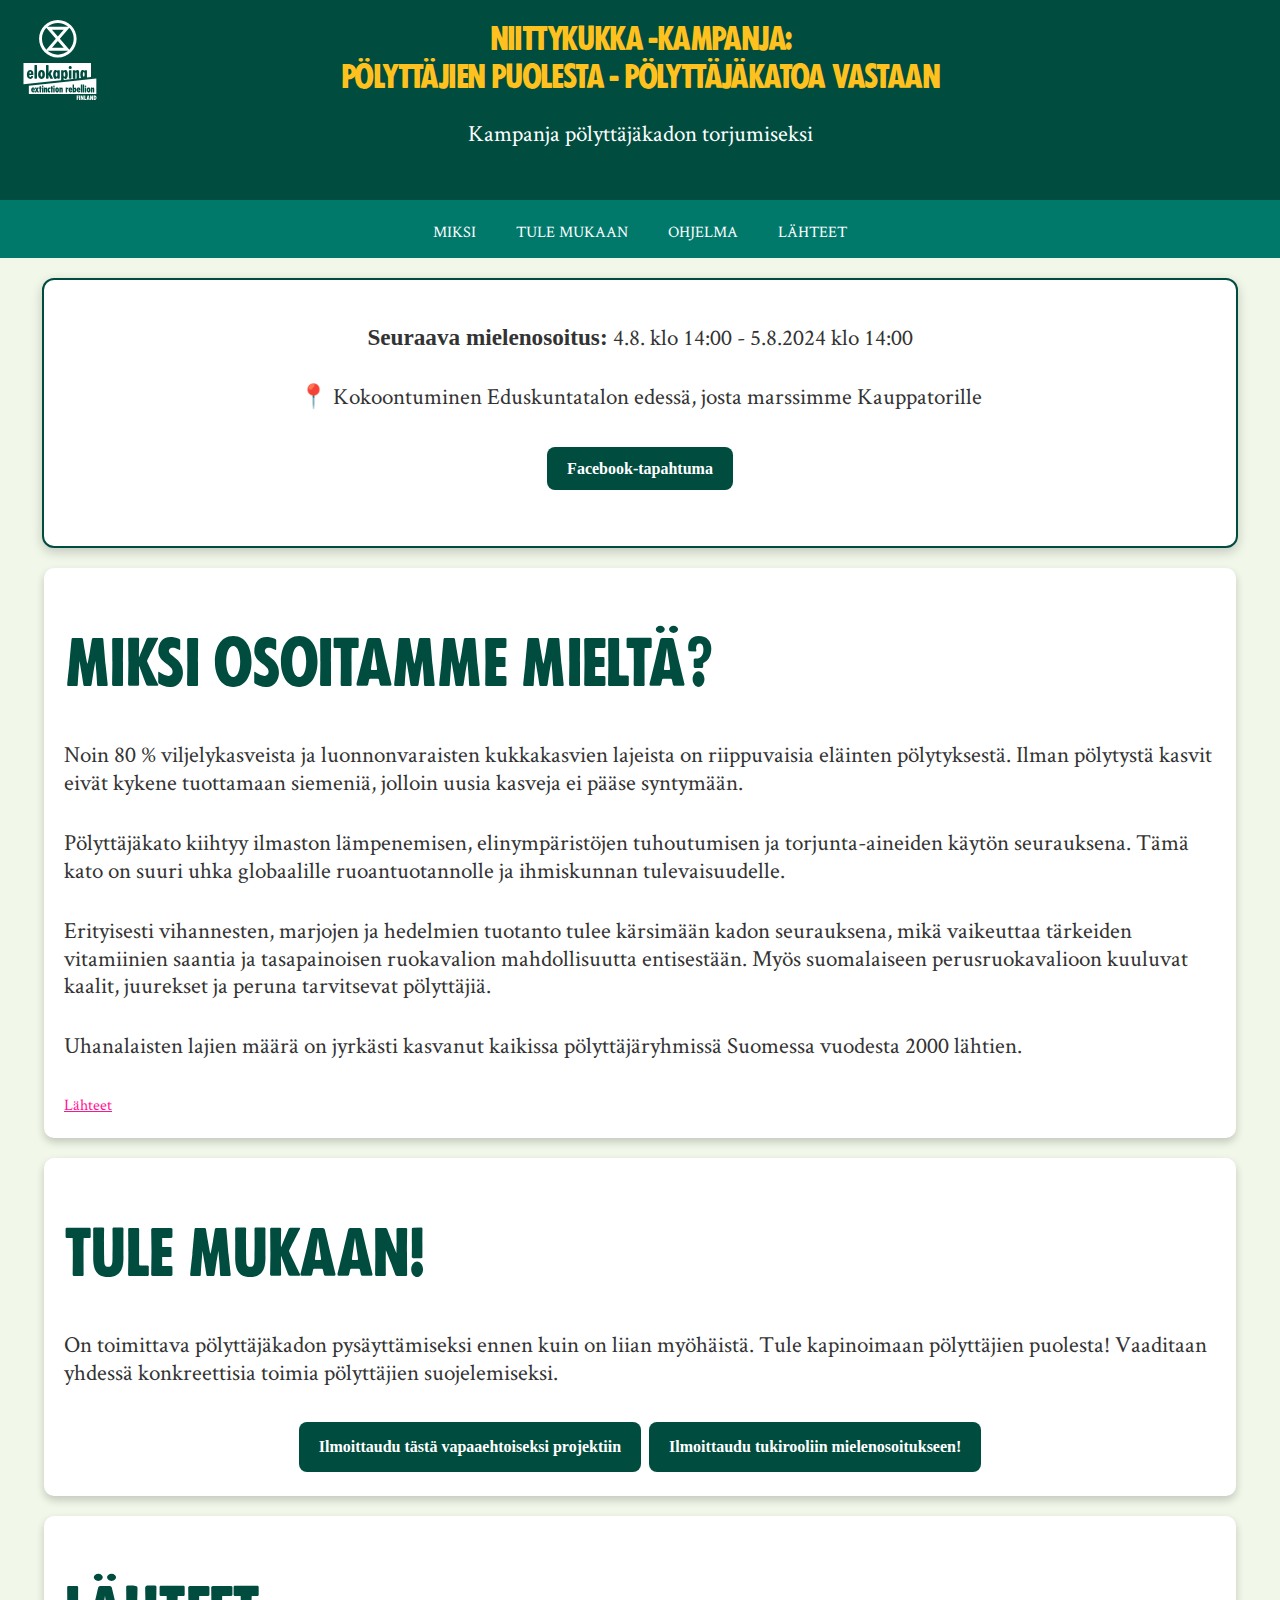
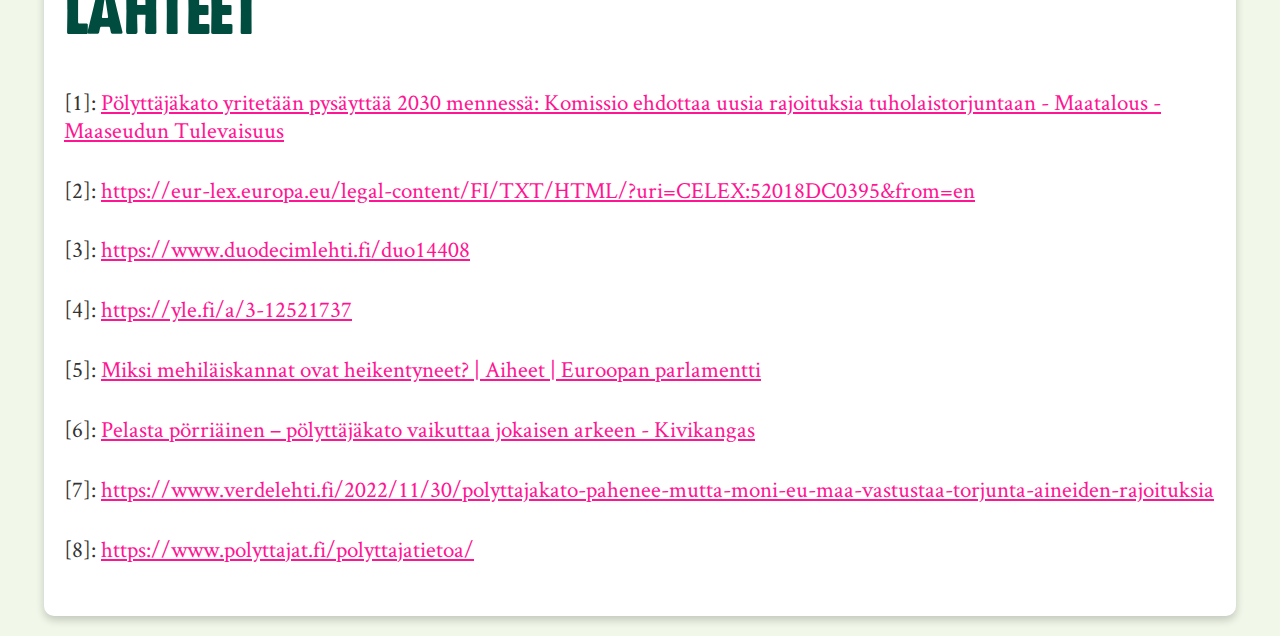
==== commit d7b60bc3: "add" ====
--- a/index.html
+++ b/index.html
@@ -29,7 +29,7 @@
     </nav>
 
     <div class="info-box">
-        <p><strong>Seuraava mielenosoitus:</strong> 4.8.2024 klo 14:00 alkaen</p>
+        <p><strong>Seuraava mielenosoitus:</strong> 4.8. klo 14:00 - 5.8.2024 klo 14:00</p>
         <p><strong>📍</strong> Kokoontuminen Eduskuntatalon edessä, josta marssimme Kauppatorille</p>
         <p><a href="https://www.facebook.com/events/1026913088777507/" class="button"
                 target="_blank">Facebook-tapahtuma</a></p>
--- a/static/css/index.css
+++ b/static/css/index.css
@@ -18,7 +18,6 @@
 .title {
     margin: 0;
     font-size: 2em;
-    font-weight: 700;
     line-height: 1.2;
     text-transform: uppercase;
 }
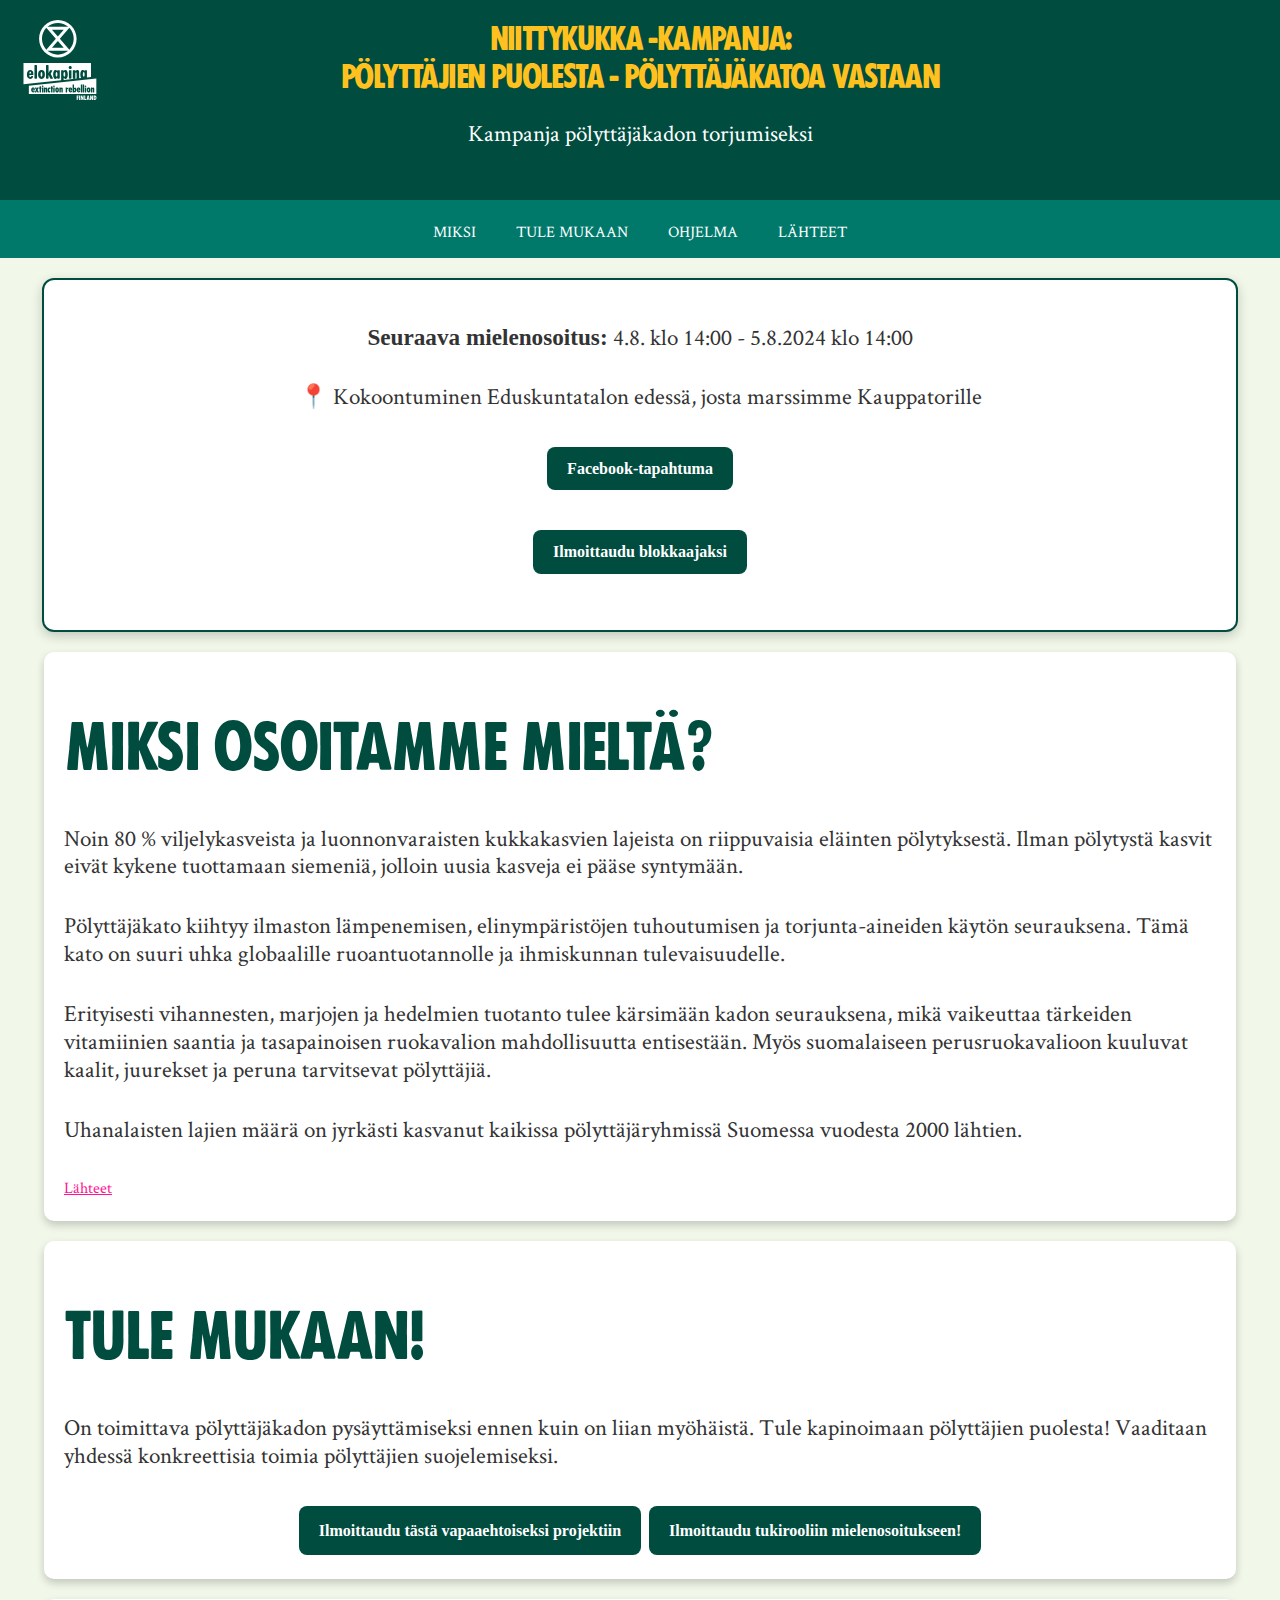
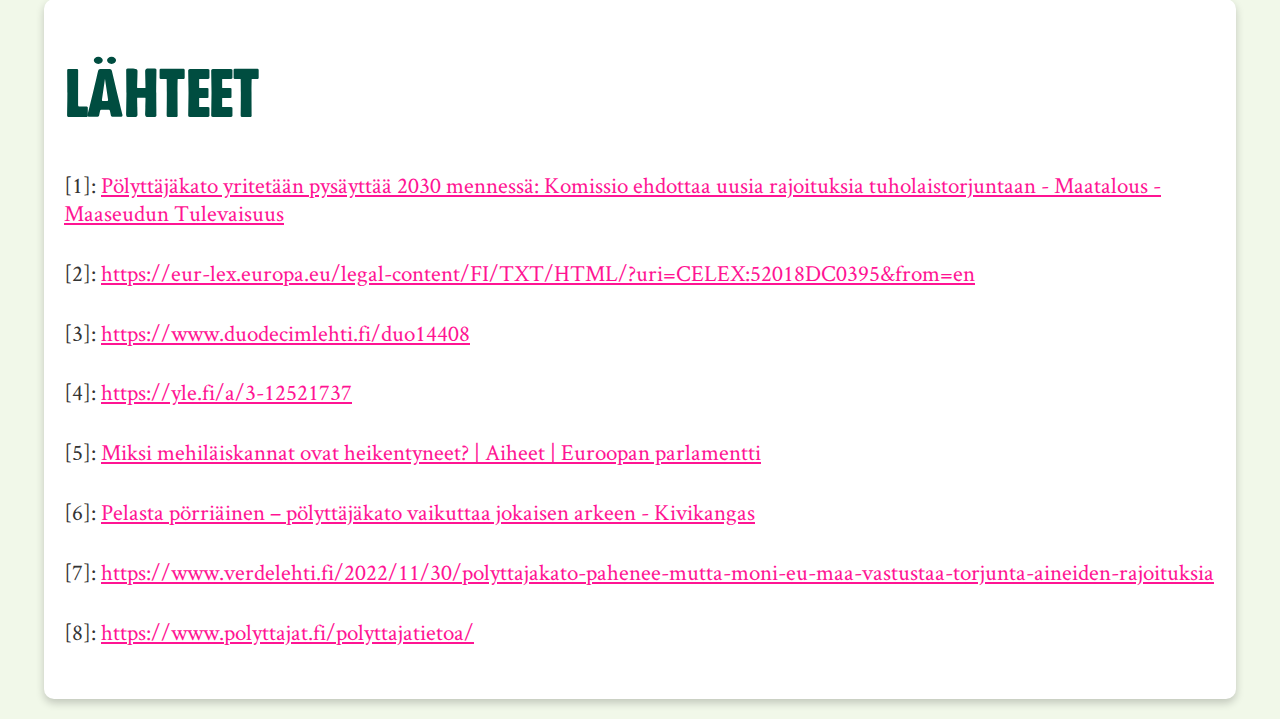
==== commit 12902cb3: "Added option to sign in as a blocker" ====
--- a/index.html
+++ b/index.html
@@ -33,6 +33,7 @@
         <p><strong>📍</strong> Kokoontuminen Eduskuntatalon edessä, josta marssimme Kauppatorille</p>
         <p><a href="https://www.facebook.com/events/1026913088777507/" class="button"
                 target="_blank">Facebook-tapahtuma</a></p>
+        <p><a href="https://cryptpad.fr/form/#/2/form/view/x5Kw7Bq8E5nfP6D7fyRqp0LIK7nvzpVjfQBaXEIkVug/" class="button" target="_blank">Ilmoittaudu blokkaajaksi</a></p>
     </div>
 
 
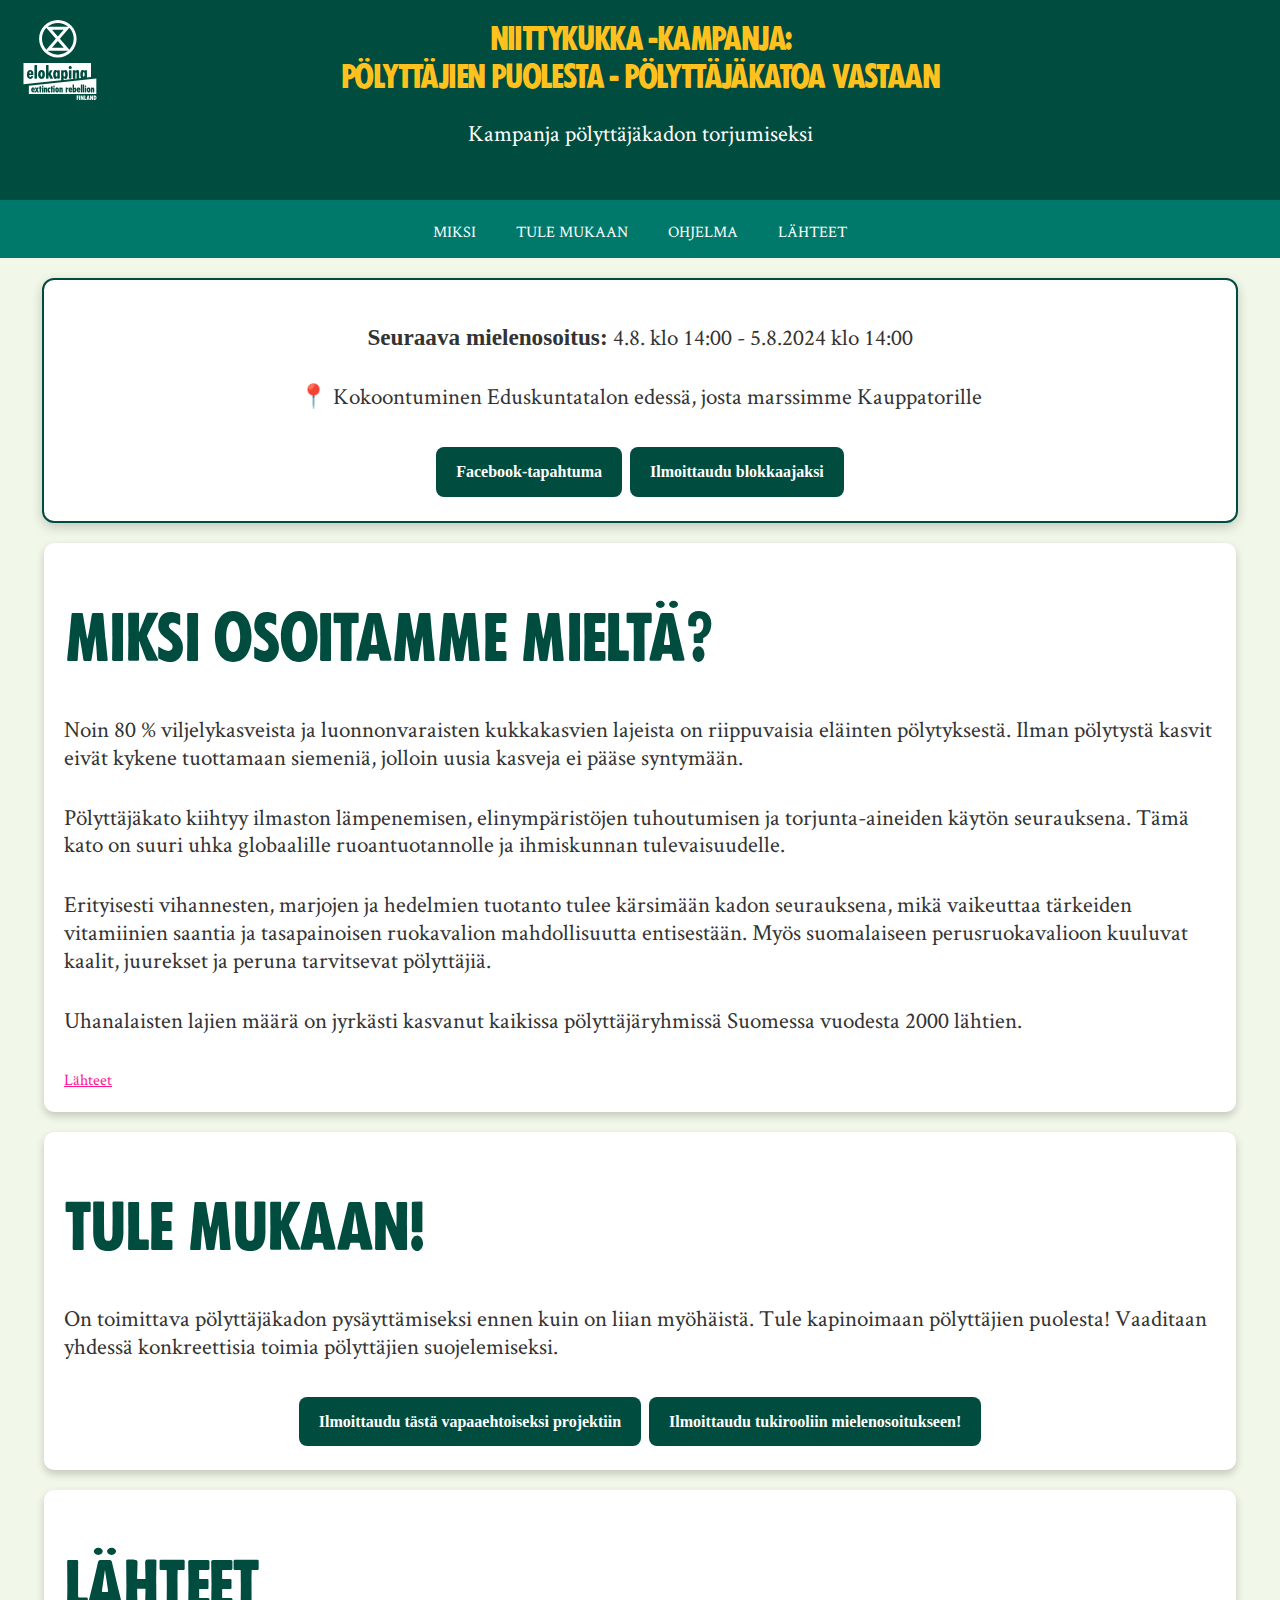
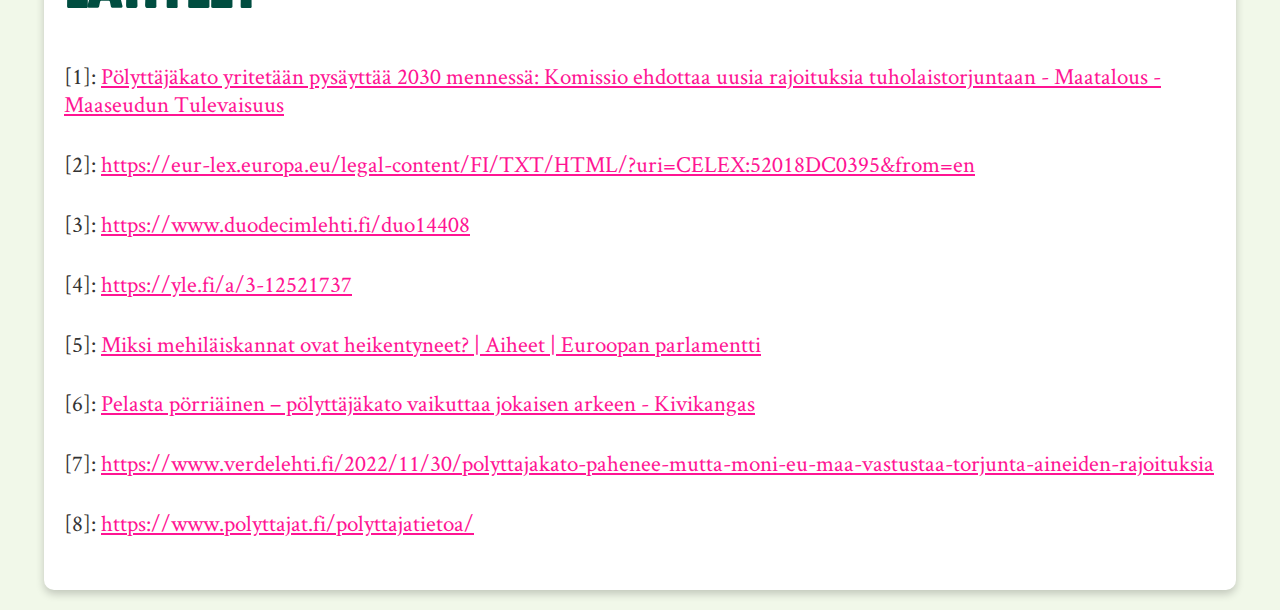
==== commit ad3b6baa: "added" ====
--- a/index.html
+++ b/index.html
@@ -31,9 +31,11 @@
     <div class="info-box">
         <p><strong>Seuraava mielenosoitus:</strong> 4.8. klo 14:00 - 5.8.2024 klo 14:00</p>
         <p><strong>📍</strong> Kokoontuminen Eduskuntatalon edessä, josta marssimme Kauppatorille</p>
-        <p><a href="https://www.facebook.com/events/1026913088777507/" class="button"
-                target="_blank">Facebook-tapahtuma</a></p>
-        <p><a href="https://cryptpad.fr/form/#/2/form/view/x5Kw7Bq8E5nfP6D7fyRqp0LIK7nvzpVjfQBaXEIkVug/" class="button" target="_blank">Ilmoittaudu blokkaajaksi</a></p>
+        <div class="button-container">
+        <a href="https://www.facebook.com/events/1026913088777507/" class="button"
+                target="_blank">Facebook-tapahtuma</a>
+        <a href="https://cryptpad.fr/form/#/2/form/view/x5Kw7Bq8E5nfP6D7fyRqp0LIK7nvzpVjfQBaXEIkVug/" class="button" target="_blank">Ilmoittaudu blokkaajaksi</a>
+        </div>
     </div>
 
 
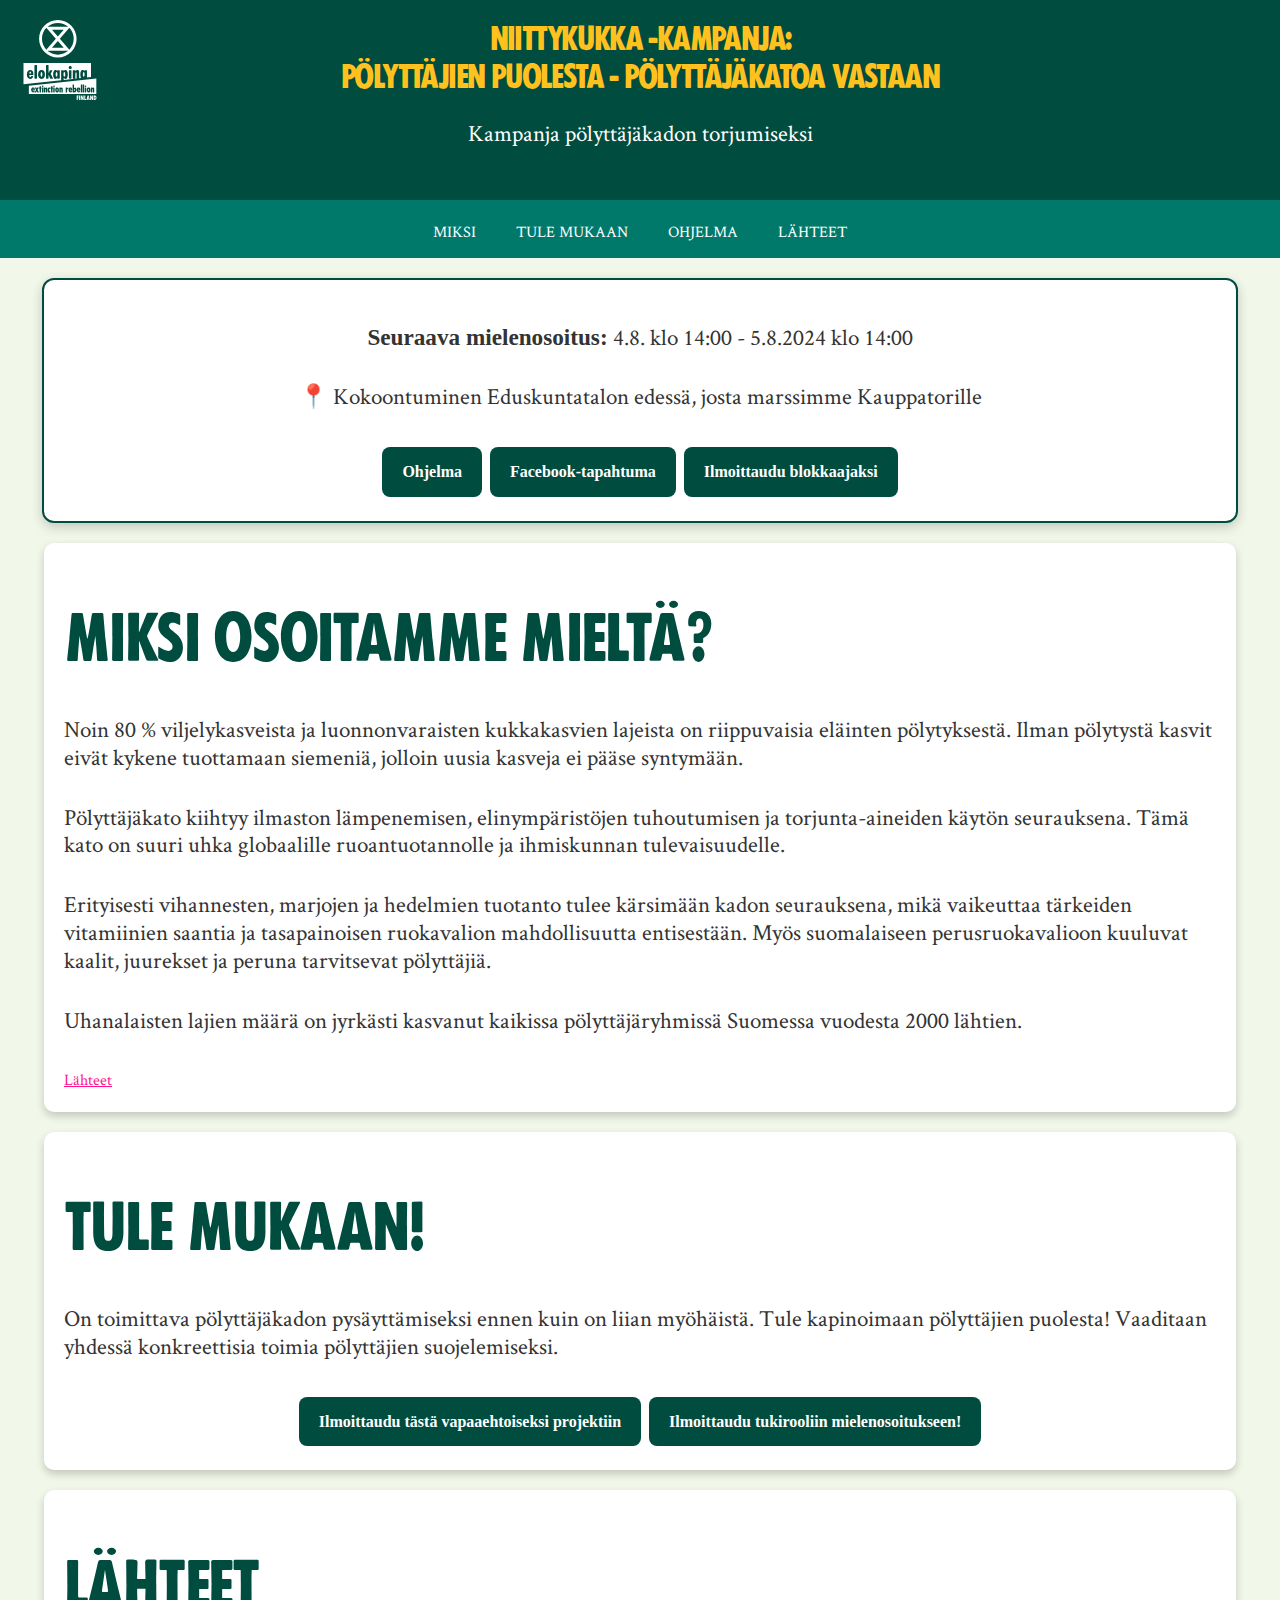
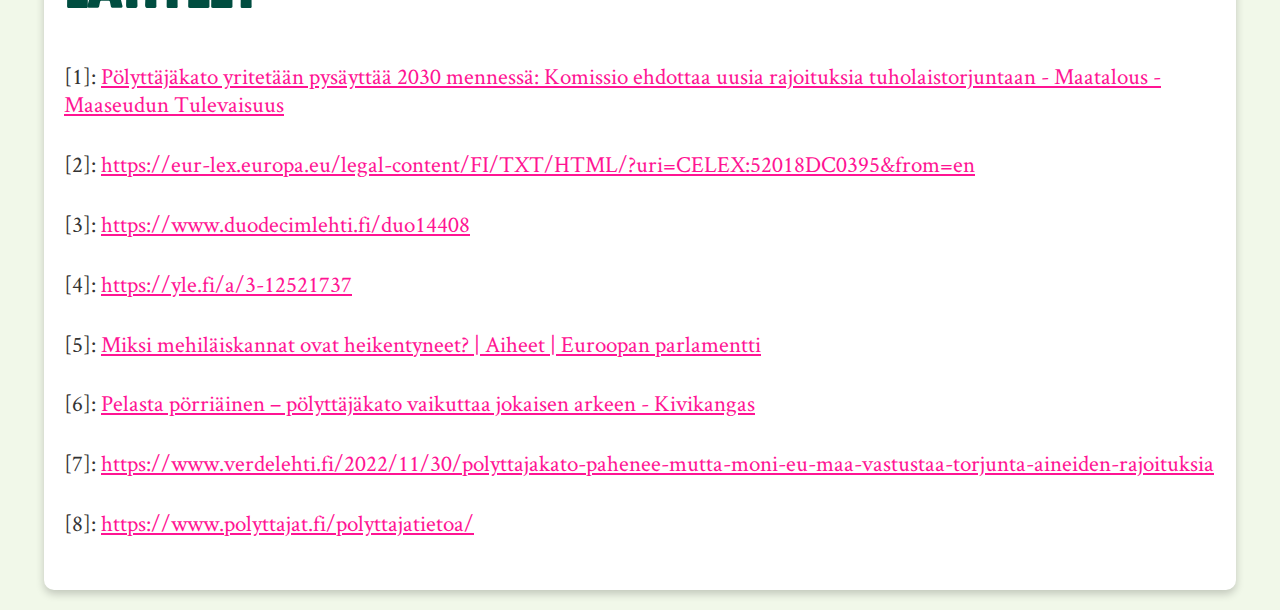
==== commit 3837387d: "added program button" ====
--- a/index.html
+++ b/index.html
@@ -32,9 +32,12 @@
         <p><strong>Seuraava mielenosoitus:</strong> 4.8. klo 14:00 - 5.8.2024 klo 14:00</p>
         <p><strong>📍</strong> Kokoontuminen Eduskuntatalon edessä, josta marssimme Kauppatorille</p>
         <div class="button-container">
-        <a href="https://www.facebook.com/events/1026913088777507/" class="button"
+            <a href="program.html" class="button" target="_blank">Ohjelma</a>
+            <a href="https://www.facebook.com/events/1026913088777507/" class="button"
                 target="_blank">Facebook-tapahtuma</a>
-        <a href="https://cryptpad.fr/form/#/2/form/view/x5Kw7Bq8E5nfP6D7fyRqp0LIK7nvzpVjfQBaXEIkVug/" class="button" target="_blank">Ilmoittaudu blokkaajaksi</a>
+            <a href="https://cryptpad.fr/form/#/2/form/view/x5Kw7Bq8E5nfP6D7fyRqp0LIK7nvzpVjfQBaXEIkVug/" class="button"
+                target="_blank">Ilmoittaudu blokkaajaksi</a>
+
         </div>
     </div>
 
@@ -50,10 +53,12 @@
 
         </p>
         <p>Erityisesti vihannesten, marjojen ja hedelmien tuotanto tulee kärsimään kadon seurauksena, mikä vaikeuttaa
-            tärkeiden vitamiinien saantia ja tasapainoisen ruokavalion mahdollisuutta entisestään. <bold>Myös suomalaiseen
-            perusruokavalioon kuuluvat kaalit, juurekset ja peruna tarvitsevat pölyttäjiä.</bold>
+            tärkeiden vitamiinien saantia ja tasapainoisen ruokavalion mahdollisuutta entisestään. <bold>Myös
+                suomalaiseen
+                perusruokavalioon kuuluvat kaalit, juurekset ja peruna tarvitsevat pölyttäjiä.</bold>
         </p>
-        <p>Uhanalaisten lajien määrä on jyrkästi kasvanut kaikissa pölyttäjäryhmissä Suomessa vuodesta 2000 lähtien.        </p>
+        <p>Uhanalaisten lajien määrä on jyrkästi kasvanut kaikissa pölyttäjäryhmissä Suomessa vuodesta 2000 lähtien.
+        </p>
         <a href="#lähteet">Lähteet</a>
         <!--<div class="cta">
             <p>On toimittava pölyttäjäkadon pysäyttämiseksi ennen kuin on liian myöhäistä. Tule kapinoimaan pölyttäjien
@@ -63,7 +68,8 @@
 
     <div class="container" id="tule-mukaan">
         <h1>Tule mukaan!</h1>
-        <p>On toimittava pölyttäjäkadon pysäyttämiseksi ennen kuin on liian myöhäistä. Tule kapinoimaan pölyttäjien puolesta! Vaaditaan yhdessä konkreettisia toimia pölyttäjien suojelemiseksi.</p>
+        <p>On toimittava pölyttäjäkadon pysäyttämiseksi ennen kuin on liian myöhäistä. Tule kapinoimaan pölyttäjien
+            puolesta! Vaaditaan yhdessä konkreettisia toimia pölyttäjien suojelemiseksi.</p>
         <div class="button-container">
             <a href="https://cryptpad.fr/form/#/2/form/view/T2LfsuYgv-rFDtEoONYAJqMlZ+TbiD-S0On0rpoR5kQ/" class="button"
                 target="_blank">Ilmoittaudu tästä vapaaehtoiseksi projektiin</a>
@@ -93,7 +99,8 @@
                     href="https://www.verdelehti.fi/2022/11/30/polyttajakato-pahenee-mutta-moni-eu-maa-vastustaa-torjunta-aineiden-rajoituksia"
                     target="_blank">https://www.verdelehti.fi/2022/11/30/polyttajakato-pahenee-mutta-moni-eu-maa-vastustaa-torjunta-aineiden-rajoituksia</a>
             </p>
-            <p>[8]: <a href="https://www.polyttajat.fi/polyttajatietoa/" target="_blank">https://www.polyttajat.fi/polyttajatietoa/</a></p>
+            <p>[8]: <a href="https://www.polyttajat.fi/polyttajatietoa/"
+                    target="_blank">https://www.polyttajat.fi/polyttajatietoa/</a></p>
         </div>
     </div>
 
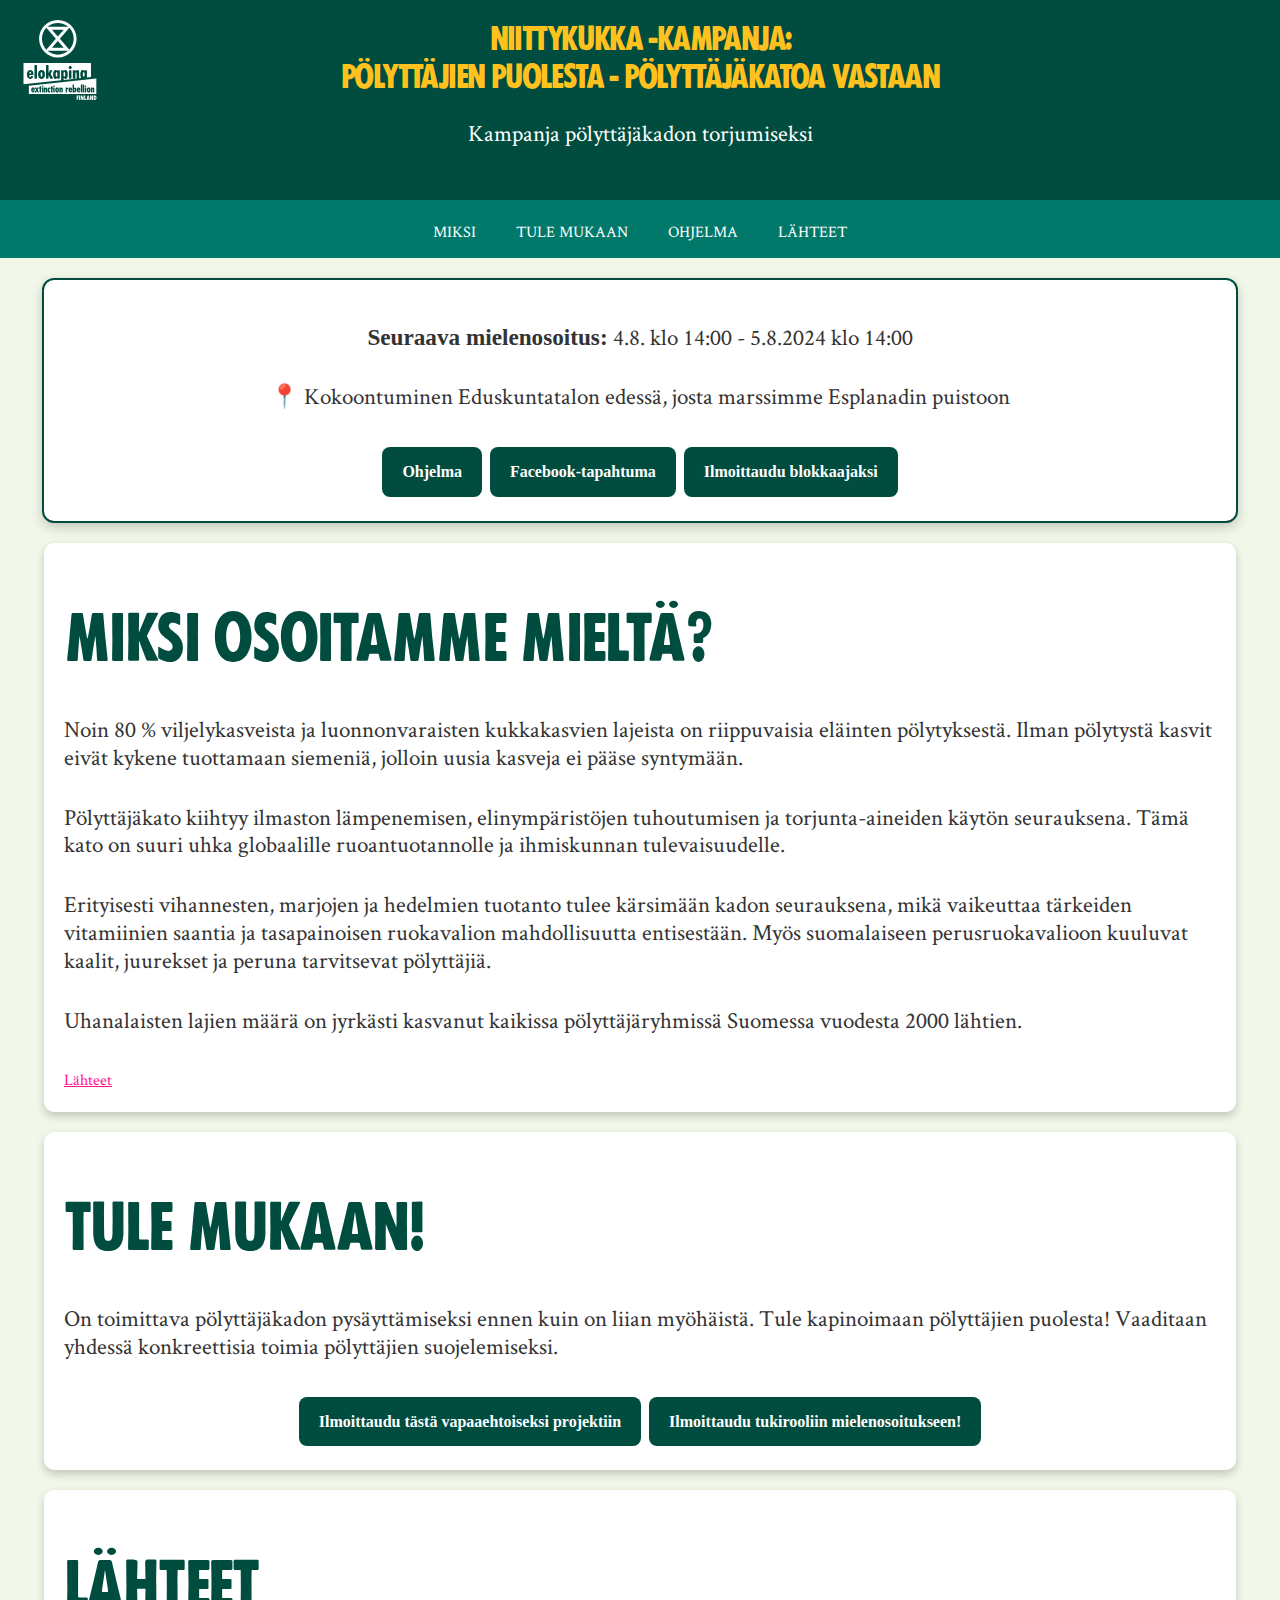
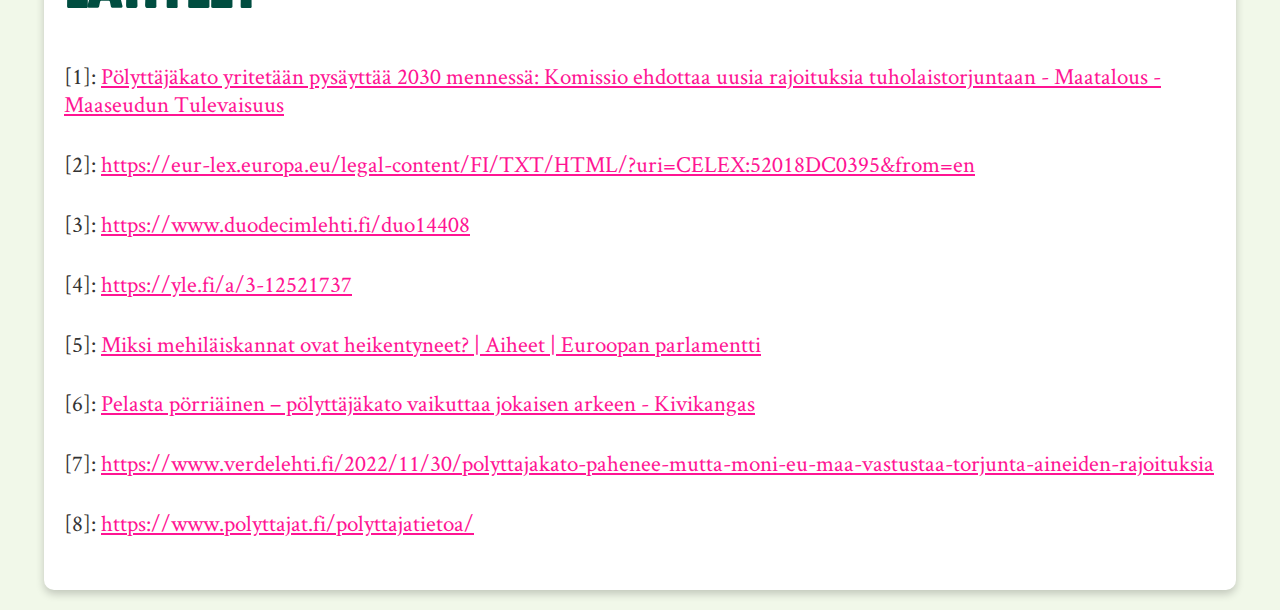
==== commit 34908920: "added stuff" ====
--- a/index.html
+++ b/index.html
@@ -30,7 +30,7 @@
 
     <div class="info-box">
         <p><strong>Seuraava mielenosoitus:</strong> 4.8. klo 14:00 - 5.8.2024 klo 14:00</p>
-        <p><strong>📍</strong> Kokoontuminen Eduskuntatalon edessä, josta marssimme Kauppatorille</p>
+        <p><strong>📍</strong> Kokoontuminen Eduskuntatalon edessä, josta marssimme Esplanadin puistoon</p>
         <div class="button-container">
             <a href="program.html" class="button" target="_blank">Ohjelma</a>
             <a href="https://www.facebook.com/events/1026913088777507/" class="button"
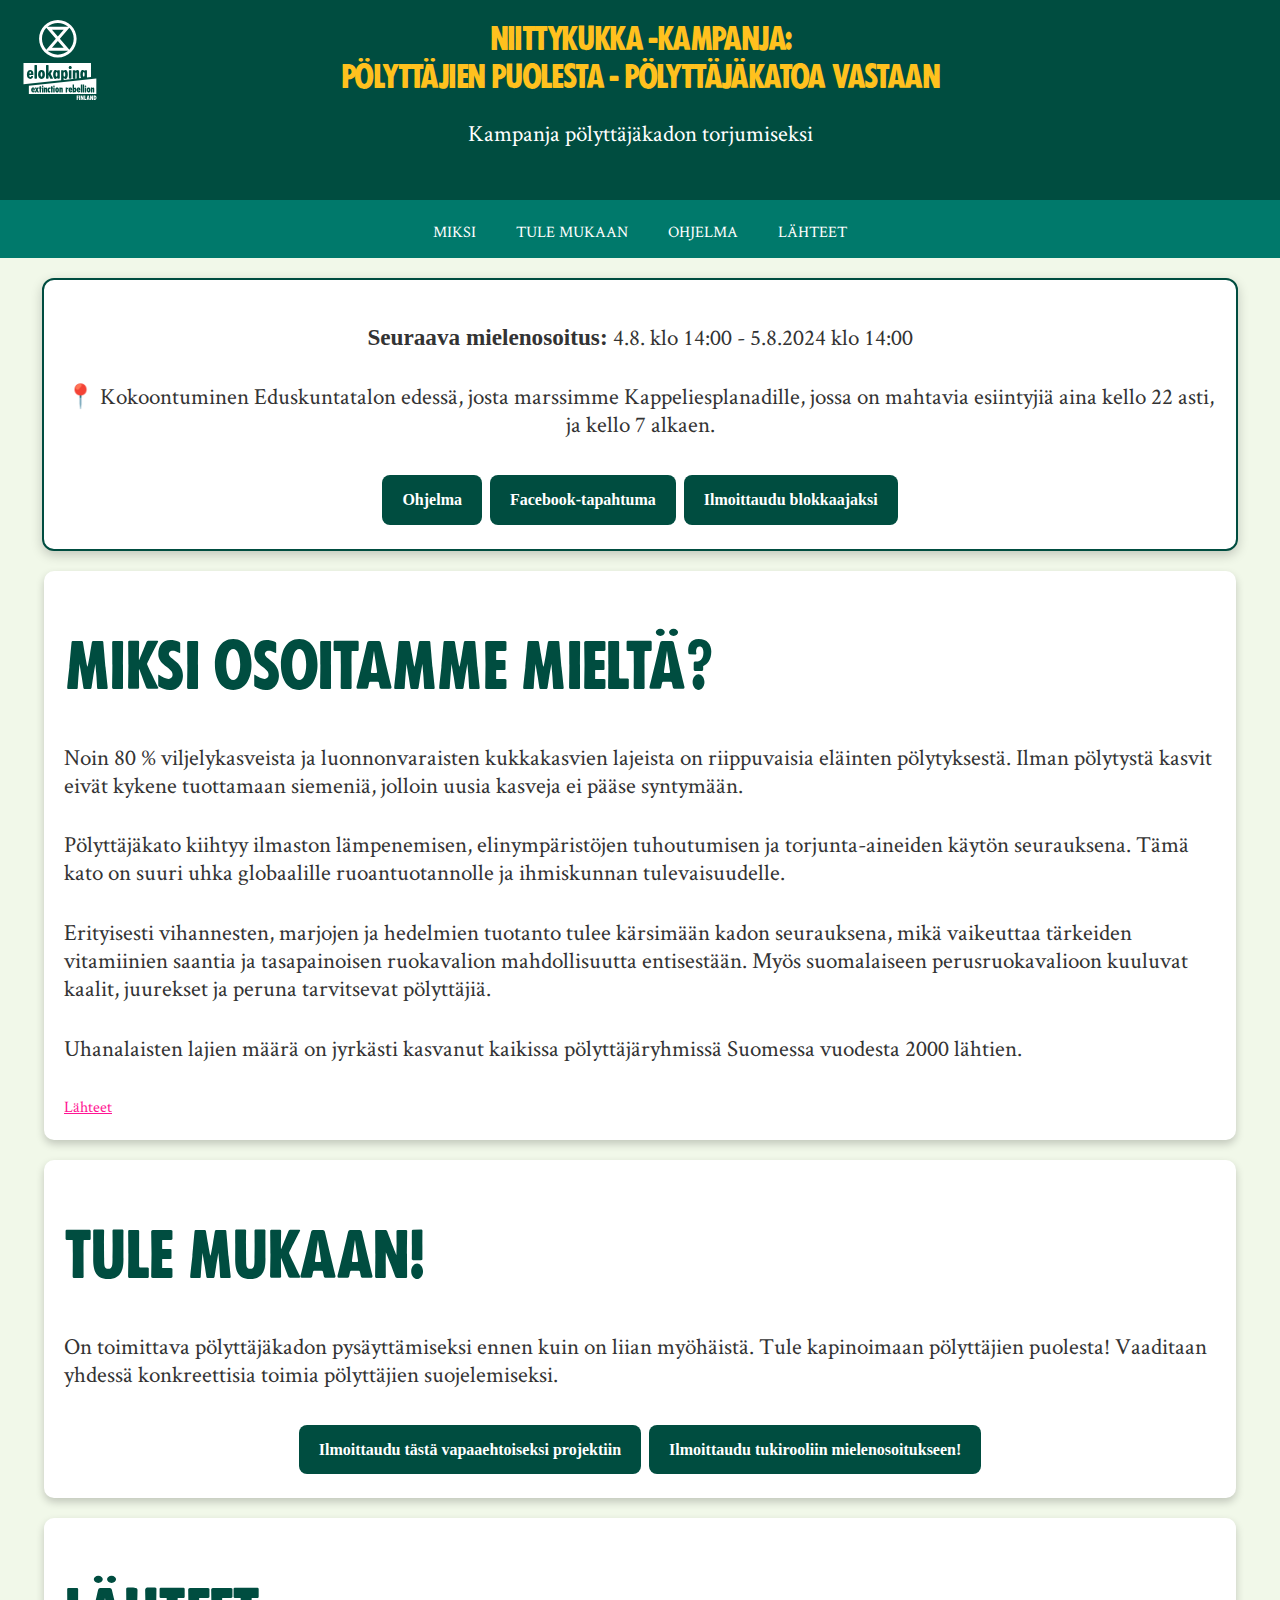
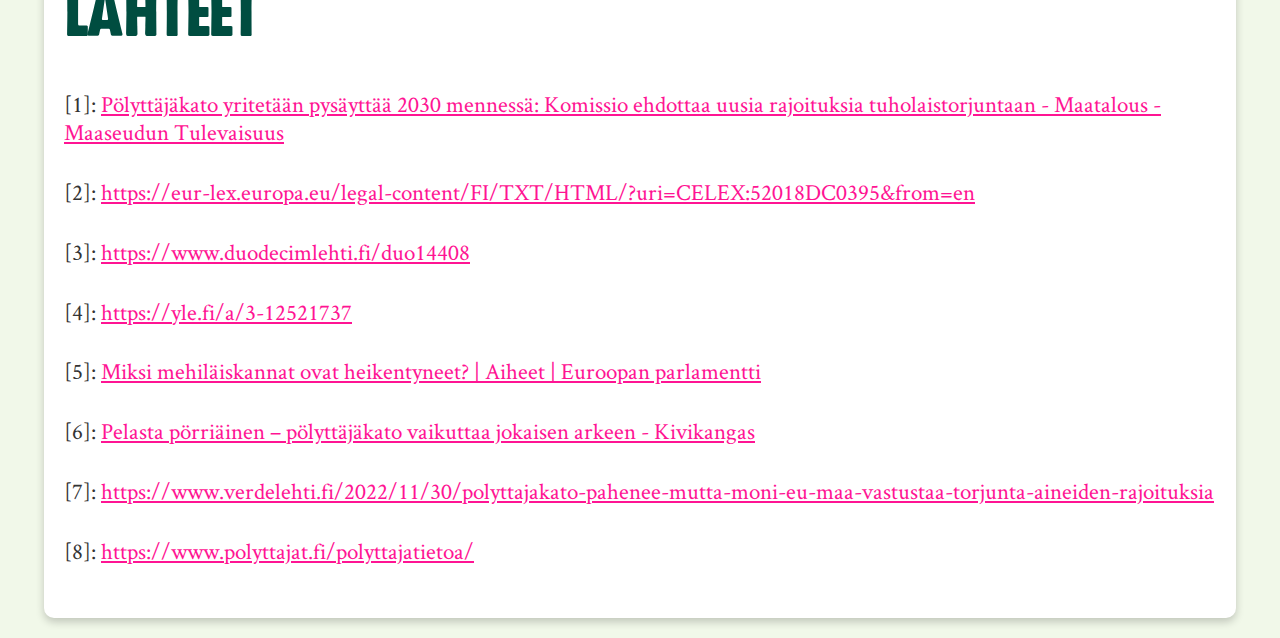
==== commit ae0197e2: "added" ====
--- a/index.html
+++ b/index.html
@@ -30,7 +30,7 @@
 
     <div class="info-box">
         <p><strong>Seuraava mielenosoitus:</strong> 4.8. klo 14:00 - 5.8.2024 klo 14:00</p>
-        <p><strong>📍</strong> Kokoontuminen Eduskuntatalon edessä, josta marssimme Esplanadin puistoon</p>
+        <p><strong>📍</strong> Kokoontuminen Eduskuntatalon edessä, josta marssimme Kappeliesplanadille, jossa on mahtavia esiintyjiä aina kello 22 asti, ja kello 7 alkaen.</p>
         <div class="button-container">
             <a href="program.html" class="button" target="_blank">Ohjelma</a>
             <a href="https://www.facebook.com/events/1026913088777507/" class="button"
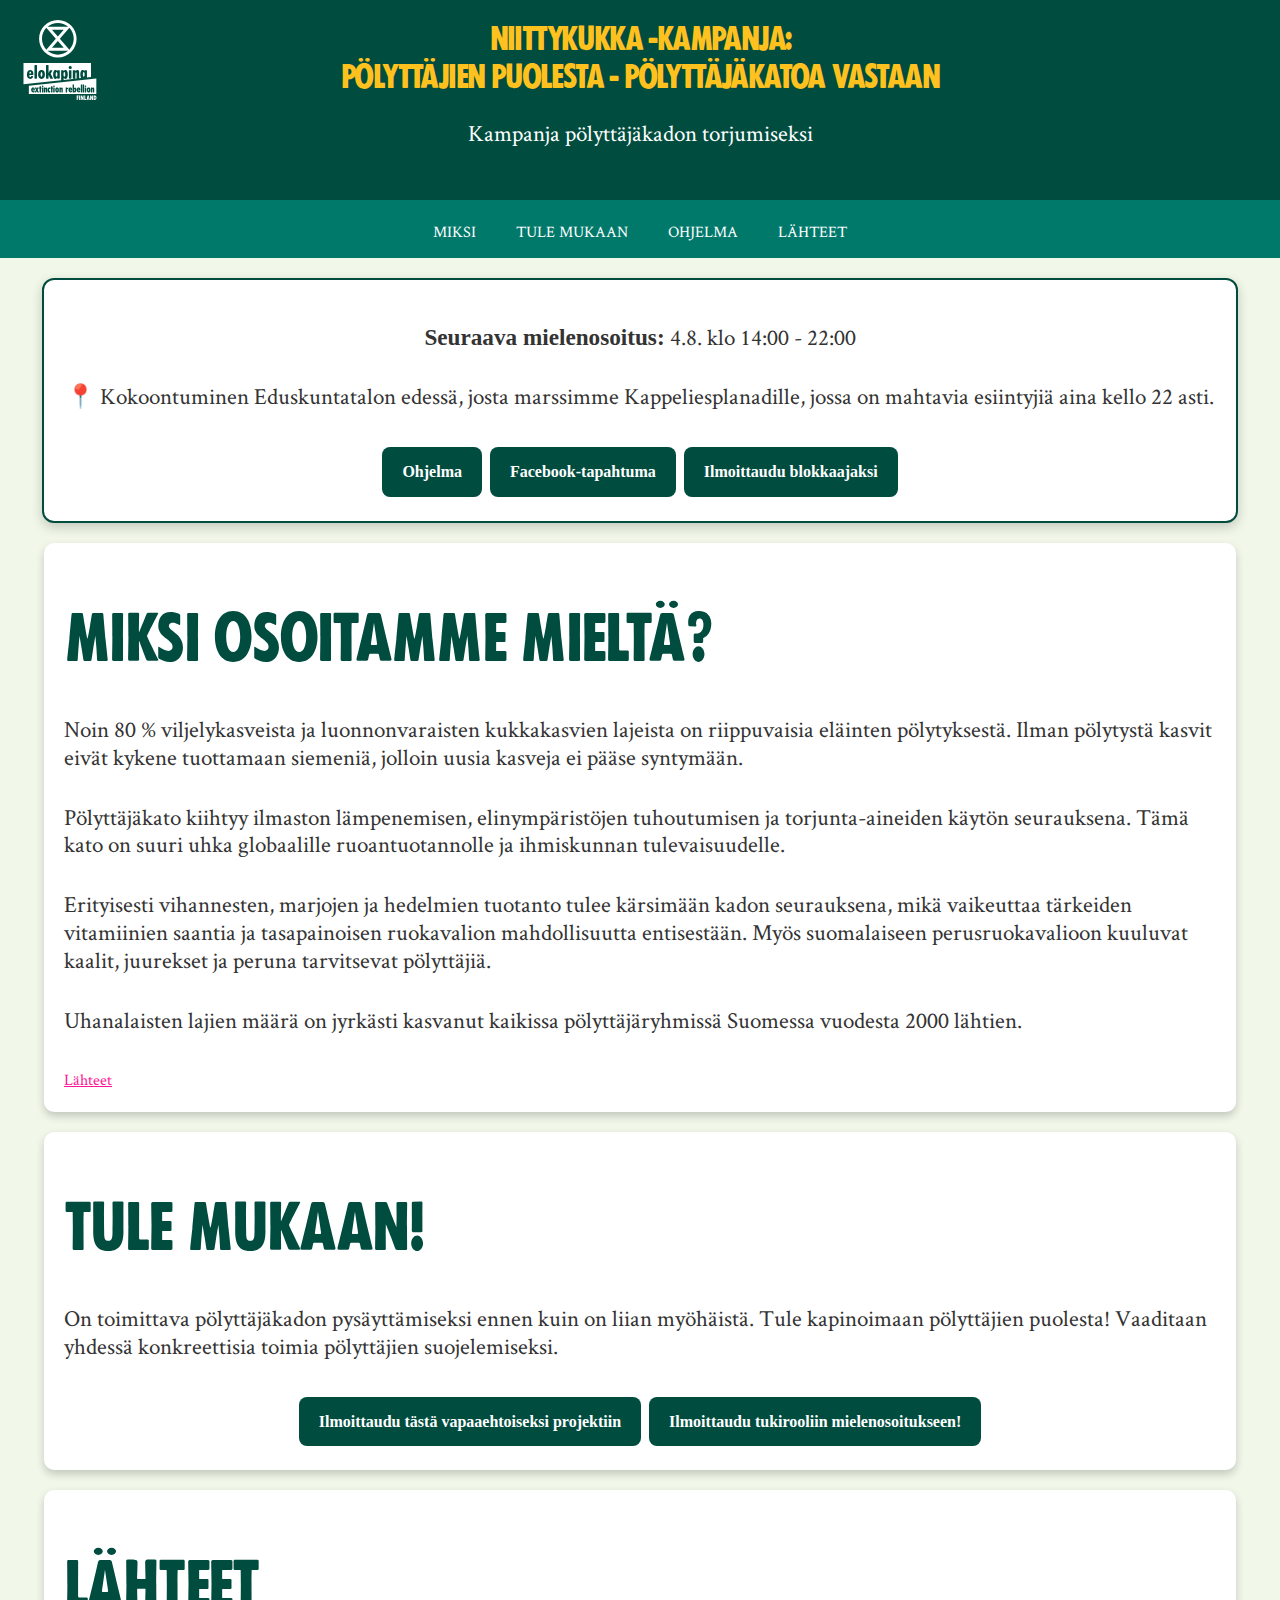
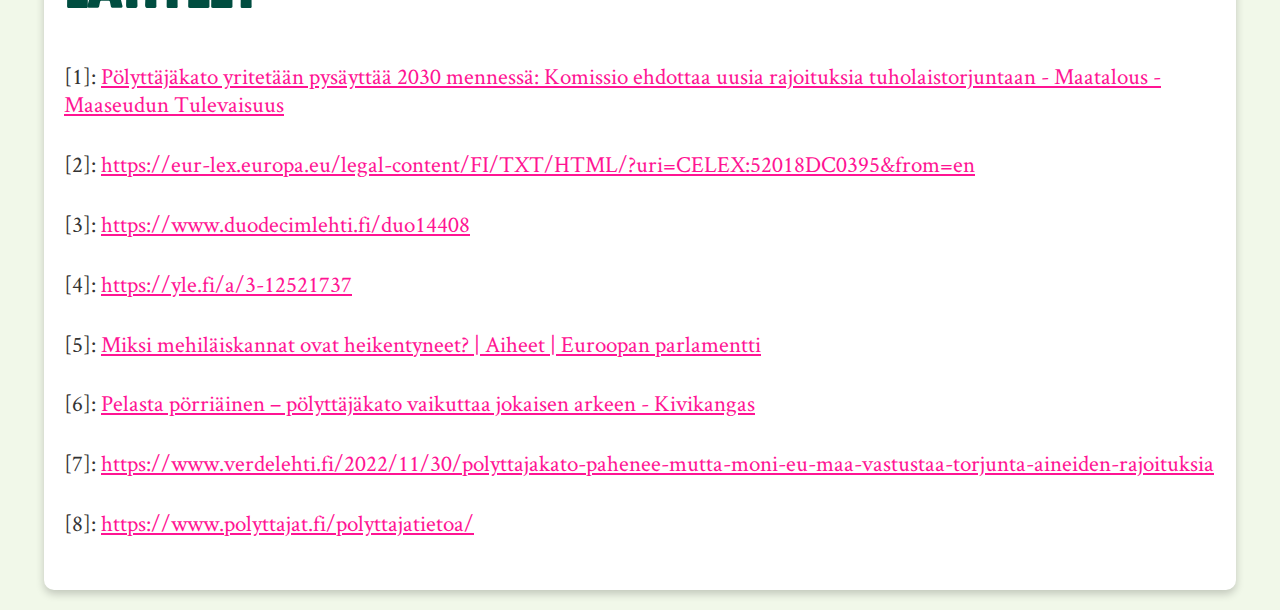
==== commit 907830d9: "added" ====
--- a/index.html
+++ b/index.html
@@ -29,8 +29,8 @@
     </nav>
 
     <div class="info-box">
-        <p><strong>Seuraava mielenosoitus:</strong> 4.8. klo 14:00 - 5.8.2024 klo 14:00</p>
-        <p><strong>📍</strong> Kokoontuminen Eduskuntatalon edessä, josta marssimme Kappeliesplanadille, jossa on mahtavia esiintyjiä aina kello 22 asti, ja kello 7 alkaen.</p>
+        <p><strong>Seuraava mielenosoitus:</strong> 4.8. klo 14:00 - 22:00</p>
+        <p><strong>📍</strong> Kokoontuminen Eduskuntatalon edessä, josta marssimme Kappeliesplanadille, jossa on mahtavia esiintyjiä aina kello 22 asti.</p>
         <div class="button-container">
             <a href="program.html" class="button" target="_blank">Ohjelma</a>
             <a href="https://www.facebook.com/events/1026913088777507/" class="button"
